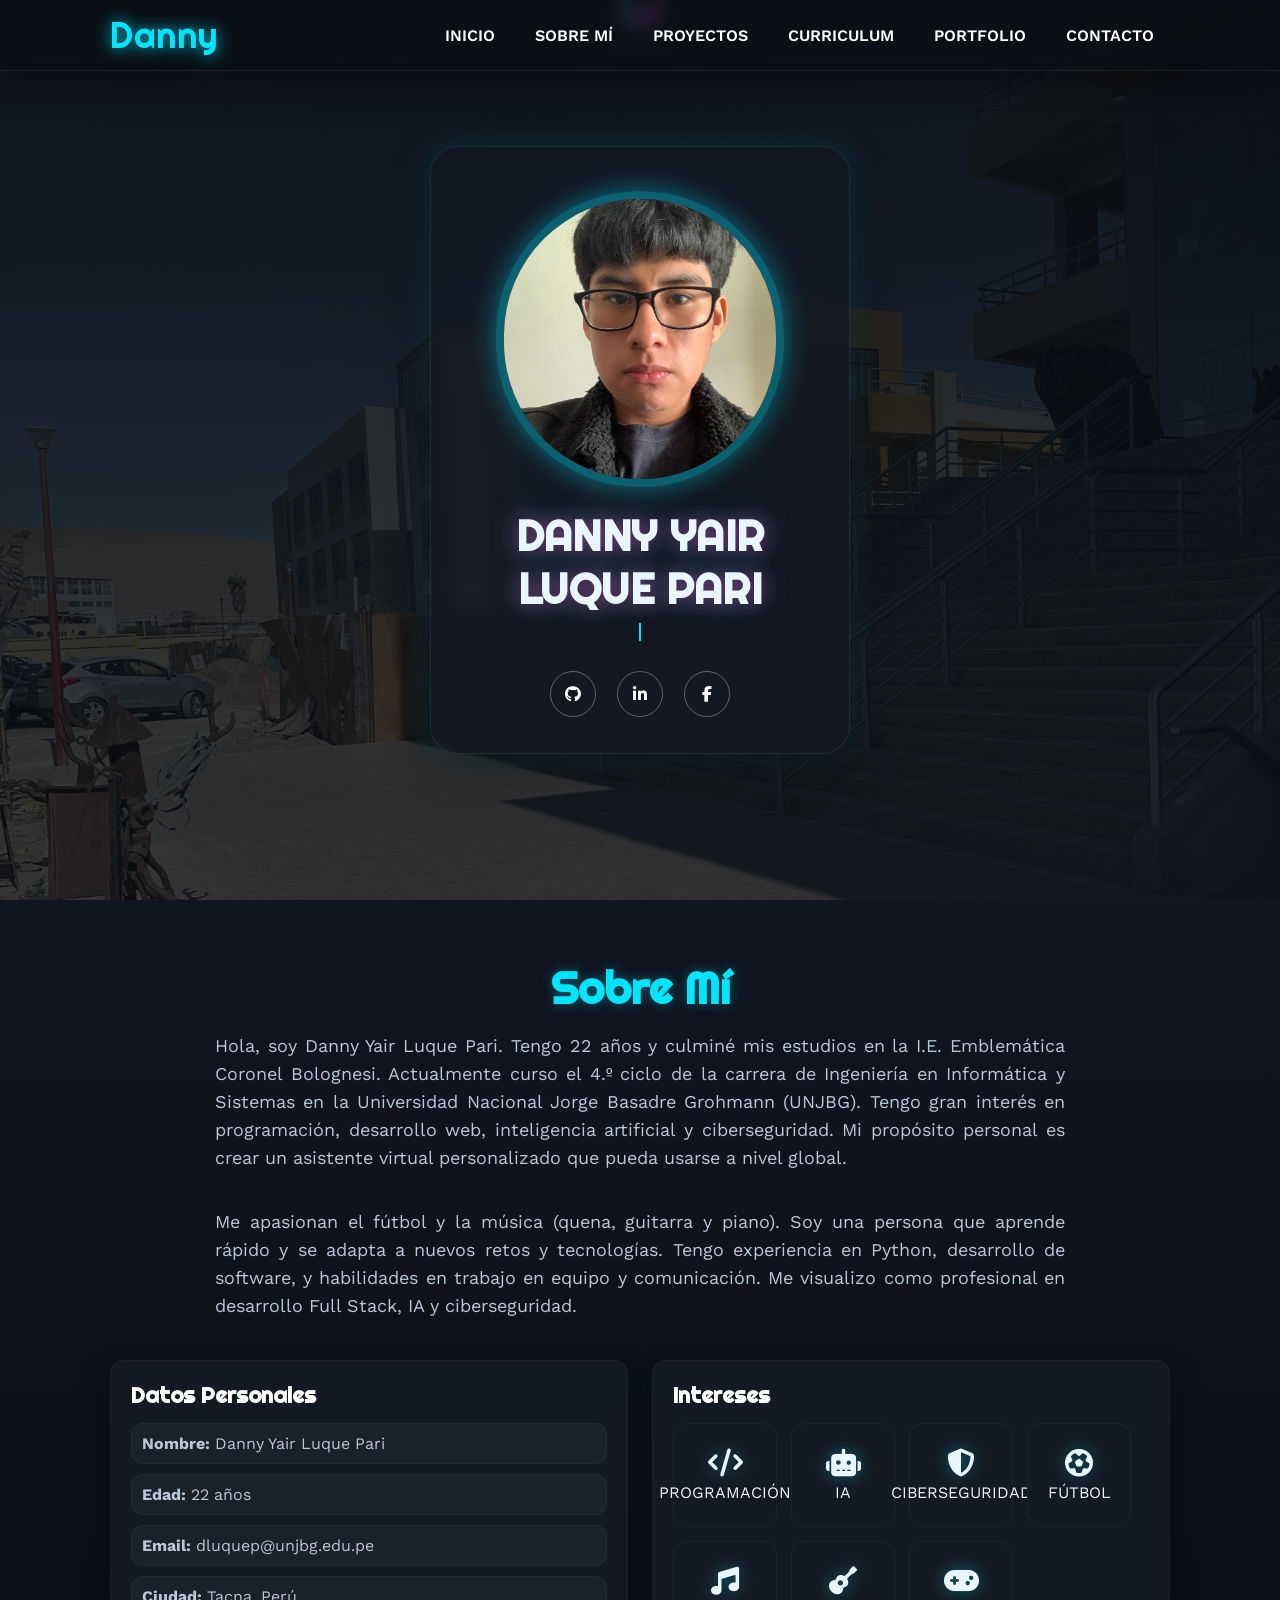
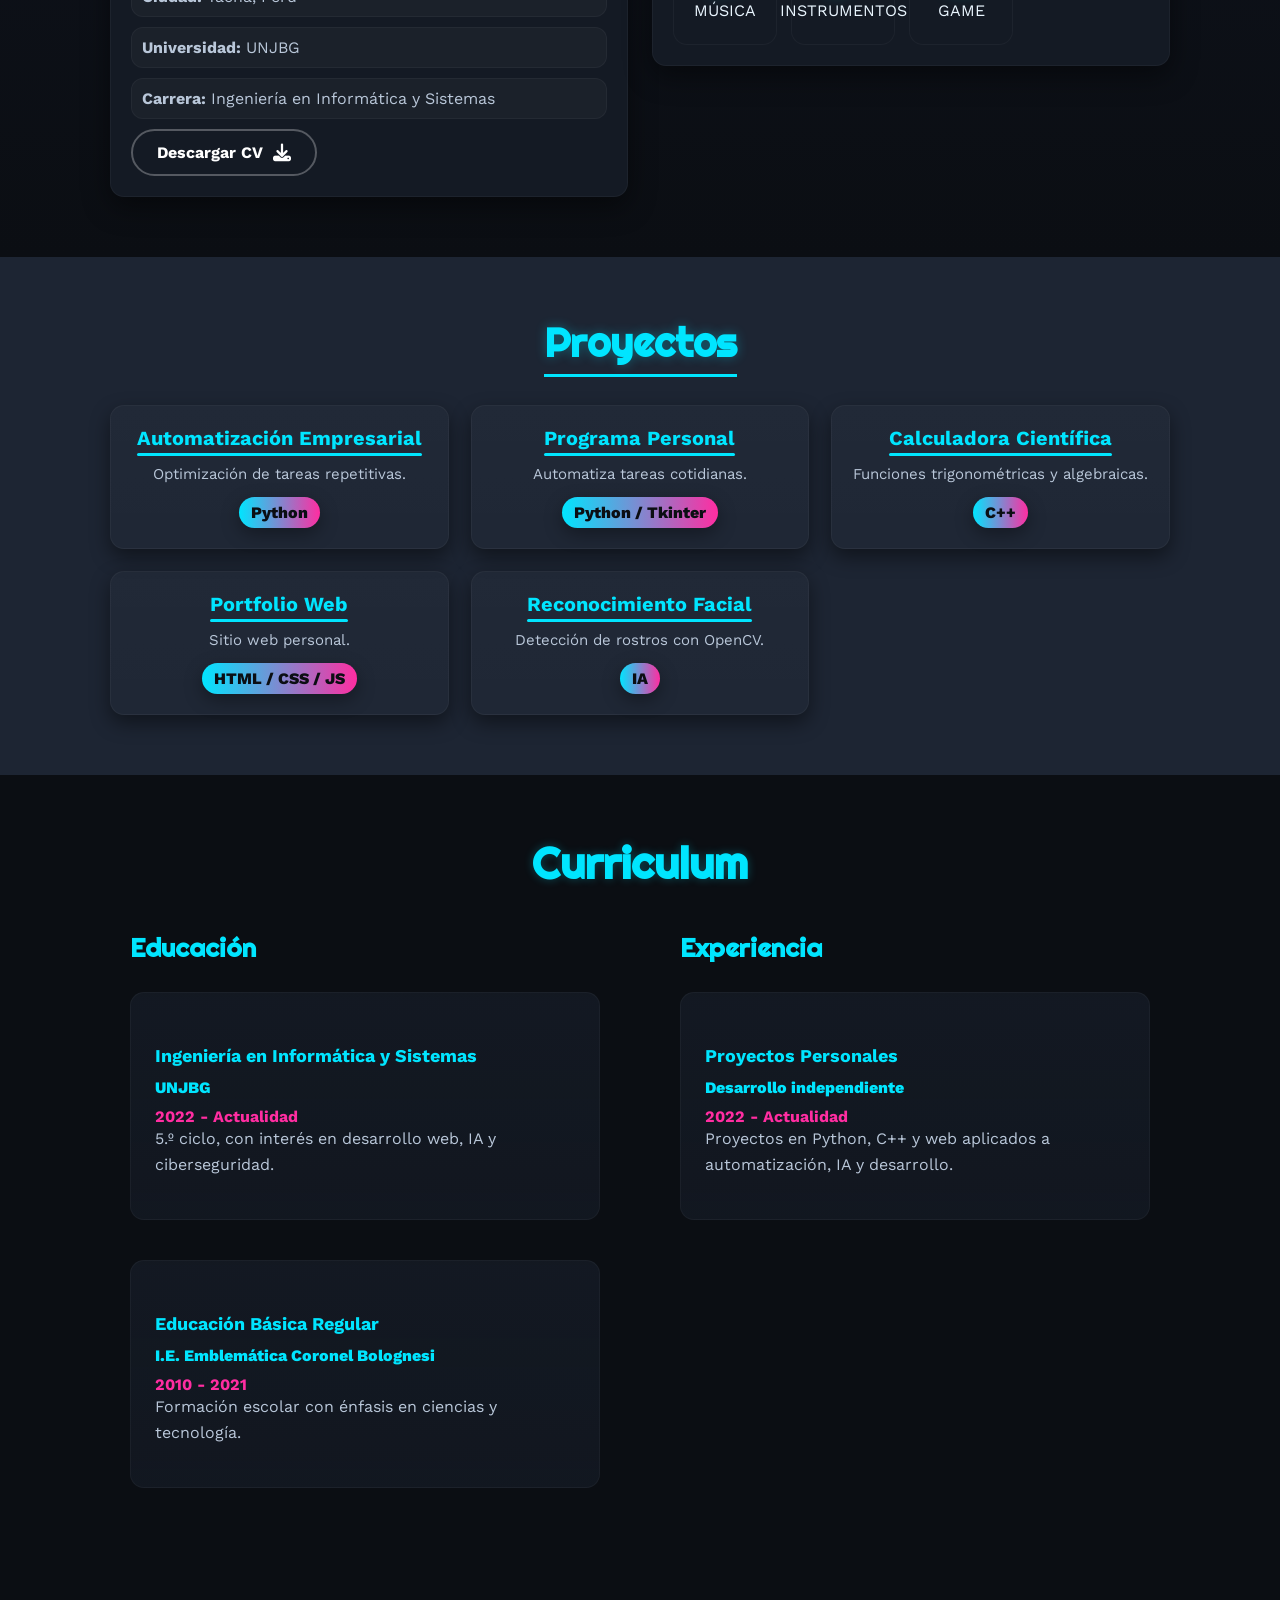
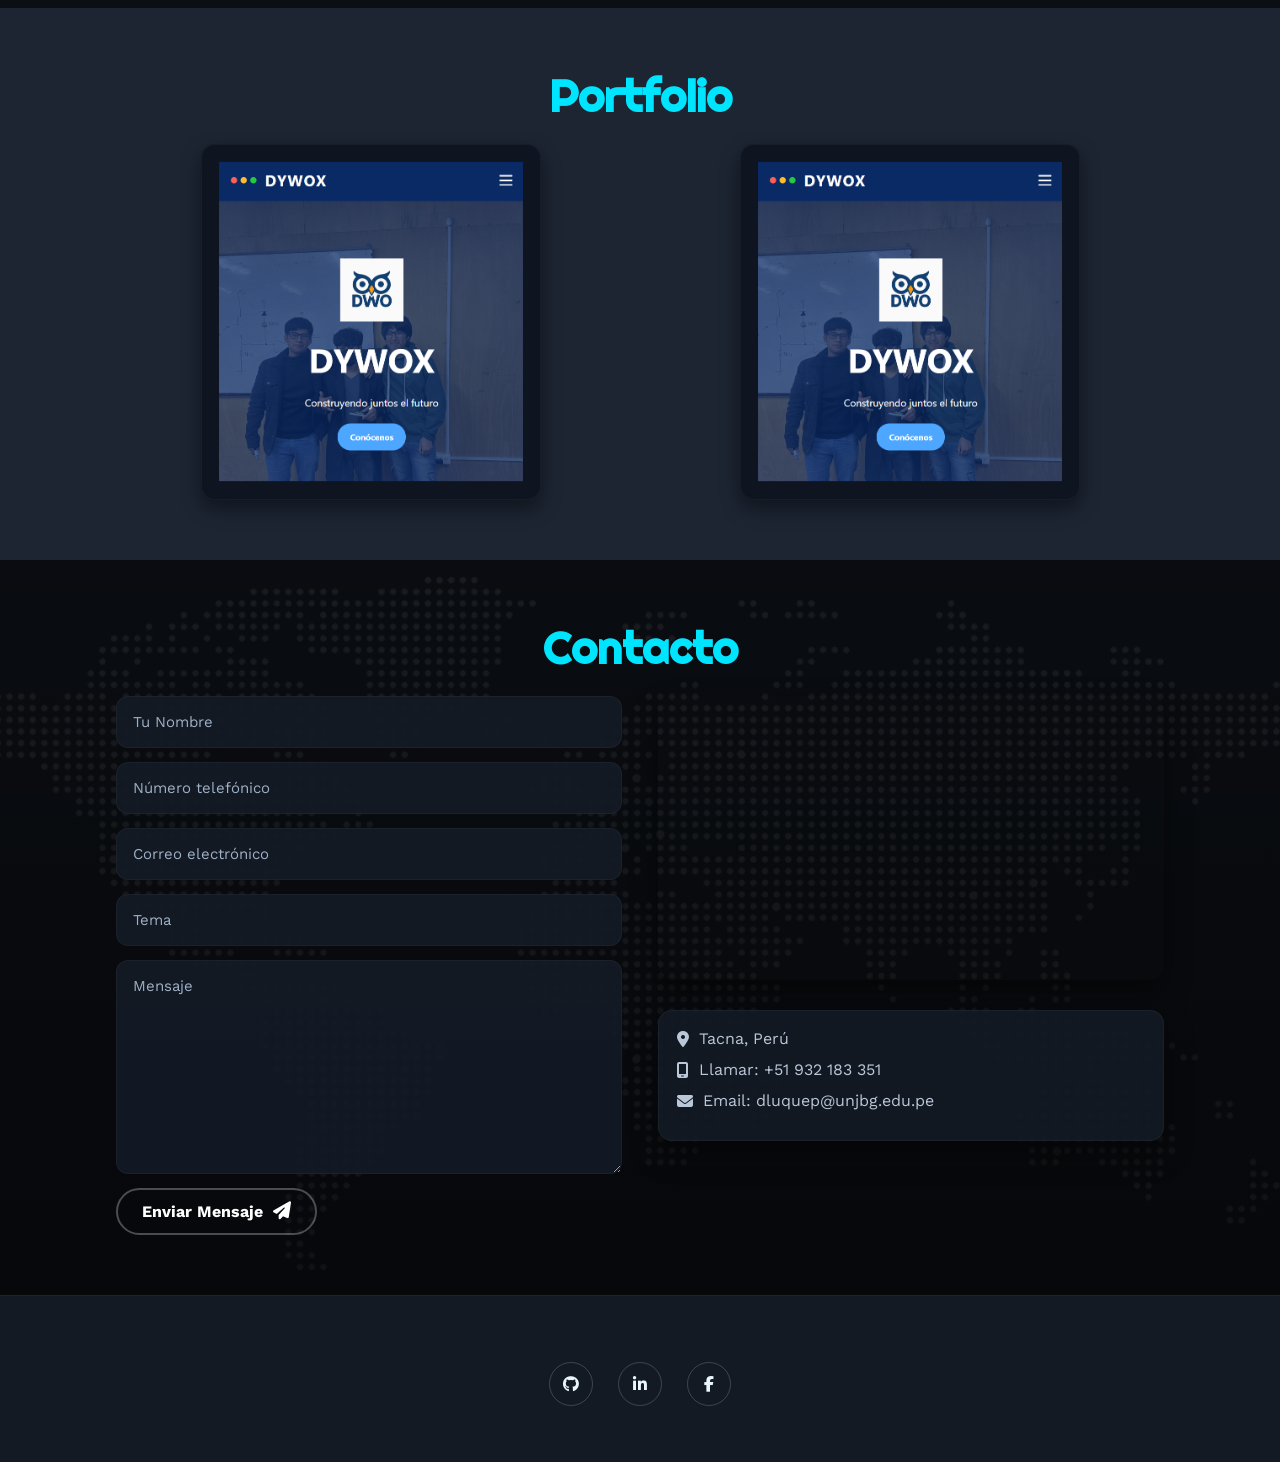
==== index.html @ 0452b1ac "Actualizando algunos datos" ====
<!DOCTYPE html>
<html lang="es">
<head>
  <meta charset="UTF-8">
  <meta http-equiv="X-UA-Compatible" content="IE=edge">
  <meta name="viewport" content="width=device-width, initial-scale=1.0">
  <title>Portfolio - Danny Yair Luque Pari</title>

  <!-- Font Awesome -->
  <link rel="stylesheet" href="https://cdnjs.cloudflare.com/ajax/libs/font-awesome/6.1.2/css/all.min.css" 
        integrity="sha512-1sCRPdkRXhBV2PBLUdRb4tMg1w2YPf37qatUFeS7zlBy7jJI8Lf4VHwWfZZfpXtYSLy85pkm9GaYVYMfw5BC1A==" 
        crossorigin="anonymous" referrerpolicy="no-referrer" />
  
  <!-- Styles -->
  <link rel="stylesheet" href="styles.css">
</head>
<body>
  <!-- HEADER -->
  <div class="contenedor-header">
    <header>
      <div class="logo">
        <a href="#">Danny</a>
      </div>
      <nav id="nav">
        <ul>
          <li><a href="#inicio" onclick="seleccionar()">INICIO</a></li>
          <li><a href="#sobremi" onclick="seleccionar()">SOBRE MÍ</a></li>
          <li><a href="#proyectos" onclick="seleccionar()">PROYECTOS</a></li>
          <li><a href="#curriculum" onclick="seleccionar()">CURRICULUM</a></li>
          <li><a href="#portfolio" onclick="seleccionar()">PORTFOLIO</a></li>
          <li><a href="#contacto" onclick="seleccionar()">CONTACTO</a></li>
        </ul>
      </nav>
      <div class="nav-responsive" onclick="mostrarOcultarMenu()">
        <i class="fa-solid fa-bars" aria-hidden="true"></i>
      </div>
    </header>
  </div>

  <!-- INICIO -->
  <section id="inicio" class="inicio">
    <div class="contenido-banner">
      <div class="contenedor-img">
        <img src="img/hero.png" alt="Foto de Danny Yair Luque Pari">
      </div>
      <h1>DANNY YAIR LUQUE PARI</h1>
      <h2>Ingeniero en Informática y Sistemas</h2>
      <div class="redes">
        <a href="https://github.com/Mecro-yair" target="_blank" aria-label="GitHub"><i class="fa-brands fa-github"></i></a>
        <a href="https://www.linkedin.com/in/danny-yair-luque-pari-548160356/" target="_blank" aria-label="LinkedIn"><i class="fa-brands fa-linkedin-in"></i></a>
        <a href="#" aria-label="Facebook"><i class="fa-brands fa-facebook-f"></i></a>
      </div>
    </div>
  </section>

  <!-- SOBRE MI -->
  <section id="sobremi" class="sobremi">
    <div class="contenido-seccion">
      <h2>Sobre Mí</h2>
      <p><span>Hola, soy Danny Yair Luque Pari.</span> Tengo 22 años y culminé mis estudios en la I.E. Emblemática Coronel Bolognesi. Actualmente curso el 4.º ciclo de la carrera de Ingeniería en Informática y Sistemas en la Universidad Nacional Jorge Basadre Grohmann (UNJBG). Tengo gran interés en programación, desarrollo web, inteligencia artificial y ciberseguridad. Mi propósito personal es crear un asistente virtual personalizado que pueda usarse a nivel global.</p>
      <p>Me apasionan el fútbol y la música (quena, guitarra y piano). Soy una persona que aprende rápido y se adapta a nuevos retos y tecnologías. Tengo experiencia en Python, desarrollo de software, y habilidades en trabajo en equipo y comunicación. Me visualizo como profesional en desarrollo Full Stack, IA y ciberseguridad.</p>

      <div class="fila">
        <!-- Datos personales -->
        <div class="col">
          <h3>Datos Personales</h3>
          <ul>
            <li><strong>Nombre:</strong> Danny Yair Luque Pari</li>
            <li><strong>Edad:</strong> 22 años</li>
            <li><strong>Email:</strong> dluquep@unjbg.edu.pe</li>
            <li><strong>Ciudad:</strong> Tacna, Perú</li>
            <li><strong>Universidad:</strong> UNJBG</li>
            <li><strong>Carrera:</strong> Ingeniería en Informática y Sistemas</li>
          </ul>
          <a href="cv.pdf" download class="button">
            Descargar CV <i class="fa-solid fa-download"></i>
            <span class="overlay"></span>
          </a>
        </div>

        <!-- Intereses -->
        <div class="col">
          <h3>Intereses</h3>
          <div class="contenedor-intereses">
            <div class="interes"><i class="fa-solid fa-code"></i><span>PROGRAMACIÓN</span></div>
            <div class="interes"><i class="fa-solid fa-robot"></i><span>IA</span></div>
            <div class="interes"><i class="fa-solid fa-shield-halved"></i><span>CIBERSEGURIDAD</span></div>
            <div class="interes"><i class="fa-solid fa-futbol"></i><span>FÚTBOL</span></div>
            <div class="interes"><i class="fa-solid fa-music"></i><span>MÚSICA</span></div>
            <div class="interes"><i class="fa-solid fa-guitar"></i><span>INSTRUMENTOS</span></div>
            <div class="interes"><i class="fa-solid fa-gamepad"></i><span>GAME</span></div>
          </div>
        </div>
      </div> <!-- cierre fila -->
    </div>
  </section>

  <!-- PROYECTOS -->
  <section id="proyectos" class="proyectos">
    <div class="contenido-seccion">
      <h2>Proyectos</h2>
      <div class="contenedor-proyectos">
        <div class="proyecto"><a href="proyecto-detalle.html#p1"><h3>Automatización Empresarial</h3><p>Optimización de tareas repetitivas.</p><span class="lenguaje">Python</span></a></div>
        <div class="proyecto"><a href="proyecto-detalle.html#p2"><h3>Programa Personal</h3><p>Automatiza tareas cotidianas.</p><span class="lenguaje">Python / Tkinter</span></a></div>
        <div class="proyecto"><a href="proyecto-detalle.html#p3"><h3>Calculadora Científica</h3><p>Funciones trigonométricas y algebraicas.</p><span class="lenguaje">C++</span></a></div>
        <div class="proyecto"><a href="proyecto-detalle.html#p4"><h3>Portfolio Web</h3><p>Sitio web personal.</p><span class="lenguaje">HTML / CSS / JS</span></a></div>
        <div class="proyecto"><a href="proyecto-detalle.html#p5"><h3>Reconocimiento Facial</h3><p>Detección de rostros con OpenCV.</p><span class="lenguaje">IA</span></a></div>
      </div>
    </div>
  </section>

  <!-- CURRICULUM -->
  <section id="curriculum" class="curriculum">
    <div class="contenido-seccion">
      <h2>Curriculum</h2>
      <div class="fila">
        <div class="col izquierda">
          <h3>Educación</h3>
          <div class="item izq">
            <h4>Ingeniería en Informática y Sistemas</h4>
            <span class="casa">UNJBG</span>
            <span class="fecha">2022 - Actualidad</span>
            <p>5.º ciclo, con interés en desarrollo web, IA y ciberseguridad.</p>
            <div class="conectori"><div class="circuloi"></div></div>
          </div>
          <div class="item izq">
            <h4>Educación Básica Regular</h4>
            <span class="casa">I.E. Emblemática Coronel Bolognesi</span>
            <span class="fecha">2010 - 2021</span>
            <p>Formación escolar con énfasis en ciencias y tecnología.</p>
            <div class="conectori"><div class="circuloi"></div></div>
          </div>
        </div>

        <div class="col derecha">
          <h3>Experiencia</h3>
          <div class="item der">
            <h4>Proyectos Personales</h4>
            <span class="casa">Desarrollo independiente</span>
            <span class="fecha">2022 - Actualidad</span>
            <p>Proyectos en Python, C++ y web aplicados a automatización, IA y desarrollo.</p>
            <div class="conectord"><div class="circulod"></div></div>
          </div>
        </div>
      </div>
    </div>
  </section>

  <!-- PORTFOLIO -->
  <section id="portfolio" class="portfolio">
    <div class="contenido-seccion">
      <h2>Portfolio</h2>
      <div class="galeria">
        <div class="proyecto"><img src="img/p1.jpg" alt="Proyecto de fotografía 1"><div class="overlay"><h3>Diseño Creativo</h3><p>Fotografía</p></div></div>
        <div class="proyecto"><img src="img/p2.jpg" alt="Proyecto de fotografía 2"><div class="overlay"><h3>Diseño Creativo</h3><p>Fotografía</p></div></div>
      </div>
    </div>
  </section>

  <!-- CONTACTO -->
  <section id="contacto" class="contacto">
    <div class="contenido-seccion">
      <h2>Contacto</h2>
      <div class="fila">
        <!-- Formulario -->
        <div class="col">
          <form action="#" method="post">
            <input type="text" name="nombre" placeholder="Tu Nombre" required>
            <input type="text" name="telefono" placeholder="Número telefónico">
            <input type="email" name="email" placeholder="Correo electrónico" required>
            <input type="text" name="tema" placeholder="Tema">
            <textarea name="mensaje" cols="30" rows="10" placeholder="Mensaje" required></textarea>
            <button type="submit">
              Enviar Mensaje <i class="fa-solid fa-paper-plane"></i>
              <span class="overlay"></span>
            </button>
          </form>
        </div>
        <!-- Mapa -->
        <div class="col">
          <iframe src="https://www.google.com/maps/embed?pb=!1m18!1m12!1m3!1d121409.93335779382!2d-70.33005282315527!3d-18.02239951902419!2m3!1f0!2f0!3f0!3m2!1i1024!2i768!4f13.1!3m3!1m2!1s0x915acf5e5e369a43%3A0x11f0aad4a80a8517!2sTacna!5e0!3m2!1ses-419!2spe!4v1757290947888!5m2!1ses-419!2spe" 
                  allowfullscreen loading="lazy" referrerpolicy="no-referrer-when-downgrade"></iframe>
          <div class="info">
            <ul>
              <li><i class="fa-solid fa-location-dot"></i> Tacna, Perú</li>
              <li><i class="fa-solid fa-mobile-screen"></i> Llamar: +51 932 183 351</li>
              <li><i class="fa-solid fa-envelope"></i> Email: dluquep@unjbg.edu.pe</li>
            </ul>
          </div>
        </div>
      </div>
    </div>
  </section>

  <!-- FOOTER -->
  <footer>
    <a href="#inicio" class="arriba"><i class="fa-solid fa-angles-up"></i></a>
    <div class="redes">
      <a href="https://github.com/Mecro-yair" target="_blank" aria-label="GitHub"><i class="fa-brands fa-github"></i></a>
      <a href="https://www.linkedin.com/in/danny-yair-luque-pari-548160356/" target="_blank" aria-label="LinkedIn"><i class="fa-brands fa-linkedin-in"></i></a>
      <a href="#" aria-label="Facebook"><i class="fa-brands fa-facebook-f"></i></a>
    </div>
  </footer>

  <!-- JS -->
  <script src="script.js"></script>
</body>
</html>
---- styles.css ----
/* -------------------------------------------------
   FUENTES
------------------------------------------------- */
@import url('https://fonts.googleapis.com/css2?family=Righteous&family=Work+Sans:wght@100;300;400;600;800&display=swap');

/* -------------------------------------------------
   VARIABLES DE TEMA
------------------------------------------------- */
:root{
  --bg: #0b0e13;
  --bg-2: #101522;
  --panel: #141a24;
  --muted: #1d2533;
  --primary: #00e5ff;
  --secondary: #ff2da1;
  --text: #eaf6ff;
  --text-dim: #b9c7d9;
  --stroke: rgba(255,255,255,.08);
  --soft-stroke: rgba(255,255,255,.04);
  --shadow: 0 0 25px rgba(0,229,255,.35), 0 0 50px rgba(255,45,161,.25);
  --glass: rgba(255,255,255,0.03);
}

/* -------------------------------------------------
   RESET
------------------------------------------------- */
*{ box-sizing: border-box; font-family: 'Work Sans', system-ui, -apple-system, Segoe UI, Roboto, Arial, sans-serif; margin:0; padding:0; }
html{ scroll-behavior: smooth; }
body{
  background:
     radial-gradient(1200px 800px at 10% -10%, rgba(0,229,255,.06), transparent 40%),
     radial-gradient(1000px 700px at 110% 10%, rgba(255,45,161,.04), transparent 40%),
     var(--bg);
  color: var(--text);
  overflow-x: hidden;
  -webkit-font-smoothing:antialiased;
  -moz-osx-font-smoothing:grayscale;
}

/* -------------------------------------------------
   CONTAINER UTIL
------------------------------------------------- */
.contenido-seccion{ max-width:1100px; margin:0 auto; padding:0 20px; }

/* -------------------------------------------------
   CABECERA / NAV
------------------------------------------------- */
.contenedor-header{
  position: fixed; inset: 0 0 auto 0; width:100%; z-index:999;
  background: linear-gradient(180deg, rgba(11,14,19,.92), rgba(11,14,19,.6));
  backdrop-filter: blur(8px) saturate(140%);
  border-bottom: 1px solid var(--stroke);
  box-shadow: 0 10px 30px rgba(0,0,0,.35);
}
.contenedor-header header{
  max-width:1100px; margin: auto; display:flex; align-items:center; justify-content:space-between;
  padding:12px 20px;
}
.logo a{
  font-family: 'Righteous'; font-size:36px; color:var(--primary); text-decoration:none;
  letter-spacing:.5px;
  text-shadow: 0 0 14px rgba(0,229,255,.7), 0 0 28px rgba(0,229,255,.28);
  transition: transform .25s ease, text-shadow .3s ease;
}
.logo a:hover{ transform: translateY(-2px) scale(1.04); text-shadow: 0 0 20px var(--primary), 0 0 36px var(--secondary); }

nav ul{ display:flex; gap:8px; list-style:none; align-items:center; margin:0; padding:0; }
nav ul li a{
  color:#fff; text-decoration:none; padding:10px 16px; border-radius:12px; font-weight:600;
  position:relative; transition: all .25s ease;
}
nav ul li a::after{
  content:""; position:absolute; left:12px; right:12px; bottom:6px; height:2px;
  background: linear-gradient(90deg, transparent, var(--primary), var(--secondary), transparent);
  transform: scaleX(0); transform-origin:center; transition: transform .35s ease; border-radius:2px;
  filter: drop-shadow(0 0 6px var(--primary));
}
nav ul li a:hover{ color:var(--primary); transform: translateY(-2px); text-shadow:0 0 8px var(--primary); }
nav ul li a:hover::after{ transform: scaleX(1); }

/* responsive trigger */
.nav-responsive{
  display:none; background: linear-gradient(135deg,var(--primary),var(--secondary)); color:#0b0e13;
  padding:6px 12px; border-radius:12px; cursor:pointer; font-weight:800; box-shadow:var(--shadow);
}

/* -------------------------------------------------
   INICIO (HERO)
------------------------------------------------- */
.inicio{
  background:
    linear-gradient(to top, rgba(11,14,19,.8), rgba(11,14,19,.95)),
    url(img/fondo.jpg) center/cover no-repeat fixed;
  min-height:100vh; display:flex; align-items:center; justify-content:center; padding:80px 0;
}
.contenido-banner{
  position: relative;
  padding: 26px 24px 28px;
  background: rgba(20,26,36,.72);
  backdrop-filter: blur(10px) saturate(130%);
  max-width: 420px;
  margin: auto;
  text-align: center;
  border-radius: 28px;
  border: 1px solid var(--stroke);
  box-shadow: 0 12px 40px rgba(0,0,0,.45), 0 0 30px rgba(0,229,255,.18);
  overflow: hidden;
  animation: fadeInUp .9s ease both;
}

/* PROFILE CARD VARIANT (two-col) - aplica si cambias el HTML a profile-card */
.contenido-banner.profile-card{
  max-width: 920px;
  display: flex;
  gap: 34px;
  padding: 30px;
  align-items: center;
  text-align: left;
}
.profile-card .izquierda{ flex:0 0 280px; display:flex; justify-content:center; }
.profile-card .izquierda img{
  width:220px; height:220px; object-fit:cover; border-radius:999px;
  border:8px solid rgba(0,229,255,.28); box-shadow:0 0 30px rgba(0,229,255,.32), 0 12px 40px rgba(0,0,0,.5) inset;
}
.profile-card .derecha{ flex:1; padding-right:8px; }
.profile-card .derecha h1{ font-size:44px; margin:0 0 6px; }
.profile-card .derecha h2{ color:var(--primary); font-weight:700; margin:0 0 12px; }
.profile-card .derecha p{ color:var(--text-dim); margin-bottom:16px; }

/* hero centered variant (default for your current HTML) */
.inicio .contenido-banner img{
  margin-top: 18px;
  border: 8px solid rgba(0,229,255,.35);
  display:block; width:78%; margin-inline:auto; border-radius:999px;
  box-shadow:0 0 26px rgba(0,229,255,.45), 0 0 36px rgba(255,45,161,.25) inset;
  animation: float 6s ease-in-out infinite;
}
.inicio .contenido-banner h1{
  margin-top: 22px; font-size:42px; font-family:'Righteous'; letter-spacing:.4px;
  text-shadow: 0 0 18px rgba(255,45,161,.45), 0 0 28px rgba(0,229,255,.35);
}
/* TIP: ajusta --typing-chars si cambias el texto (incluye espacios) */
:root { --typing-chars: 37; } /* cambia 37 si tu texto tiene otro número de caracteres */

.inicio .contenido-banner h2 {
  font-size: 15px;         
  font-weight: 500;        
  color: var(--text-dim);  
  margin-top: 8px;

  display: inline-block;
  white-space: nowrap;
  overflow: hidden;
  border-right: 2px solid var(--primary);
  box-sizing: border-box;
  width: 0ch;

  animation: typing 4s steps(30,end) .6s infinite alternate,
             caret .8s steps(1,end) infinite;
}

.inicio .contenido-banner .redes{ margin-top:18px; }
.inicio .contenido-banner .redes a{
  color:#fff; display:inline-block; text-decoration:none; width:46px; height:46px; line-height:46px;
  border-radius:999px; border:1px solid rgba(255,255,255,.32); margin:8px; transition:all .25s ease;
}
.inicio .contenido-banner .redes a:hover{
  background: radial-gradient(120px 120px at 50% 0%, rgba(0,229,255,.22), rgba(255,45,161,.18));
  color:var(--primary); transform:translateY(-3px) scale(1.06);
  box-shadow: 0 0 16px rgba(0,229,255,.45), 0 0 28px rgba(255,45,161,.3);
}

/* -------------------------------------------------
   SOBRE MI
------------------------------------------------- */
.sobremi {
  background: linear-gradient(180deg, var(--bg-2), var(--bg));
  padding: 60px 0;
  color: var(--text);
}

.sobremi .contenido-seccion {
  max-width: 1100px;
  margin: 0 auto;
  padding: 0 20px;
}

.sobremi h2 {
  font-size: 44px;
  font-family: 'Righteous';
  text-align: center;
  color: var(--primary);
  text-shadow: 0 0 12px rgba(0,229,255,.35);
  margin-bottom: 16px;
}

.sobremi p {
  font-size: 18px;
  line-height: 28px;
  color: var(--text-dim);
  max-width: 850px;        /* limita ancho para mejor lectura */
  margin: 0 auto 36px;     /* centra y da separación hacia abajo */
  text-align: justify;
}

.sobremi .fila {
  display: flex;
  gap: 24px;
  margin-top: 40px;        /* más espacio desde los párrafos */
  align-items: flex-start;
}

.sobremi .fila .col {
  width: 50%;
  background: var(--panel);   /* fondo sólido para diferenciar */
  padding: 20px;
  border-radius: 14px;
  box-shadow: 0 10px 28px rgba(0,0,0,.45);
  border: 1px solid var(--soft-stroke);
}

.sobremi .fila .col h3 {
  font-family: 'Righteous';
  color: #fff;
  font-size: 22px;
  margin-bottom: 14px;
}

.sobremi .fila .col ul {
  list-style: none;
}

.sobremi .fila .col ul li {
  margin: 10px 0;
  padding: 10px;
  background: var(--glass);
  border-radius: 12px;
  border: 1px solid var(--soft-stroke);
  color: var(--text-dim);
}

.sobremi .contenedor-intereses {
  display: flex;
  flex-wrap: wrap;
  gap: 14px;
  margin-top: 10px;
}

.interes {
  width: 104px;
  height: 104px;
  background: var(--panel);
  border-radius: 14px;
  display: flex;
  align-items: center;
  justify-content: center;
  flex-direction: column;
  border: 1px solid var(--soft-stroke);
  transition: transform .22s ease, box-shadow .25s ease;
}

.interes i {
  font-size: 28px;
  margin-bottom: 6px;
  filter: drop-shadow(0 0 8px rgba(0,229,255,.35));
  color: var(--text);
}

.interes:hover {
  transform: translateY(-6px);
  box-shadow: 0 14px 30px rgba(0,0,0,.45), 0 0 18px rgba(0,229,255,.12);
  background: linear-gradient(180deg, rgba(20,26,36,.95), rgba(28,32,42,.9));
}

/* DOWNLOAD BUTTON (shared) */
button,
a.button {
  cursor:pointer;
  background:transparent;
  border:2px solid rgba(255,255,255,.28);
  color:#fff;
  padding:12px 24px;
  border-radius:999px;
  display:inline-flex;       /* 👈 texto + ícono alineados */
  align-items:center;
  justify-content:center;    /* 👈 centrado horizontal */
  gap:10px;                  /* espacio entre texto e ícono */
  font-weight:700;
  font-size:16px;
  transition: all .28s ease;
  position:relative;
  overflow:hidden;
  text-decoration:none;      /* solo afecta a <a> */
}

button i,
a.button i {
  font-size:18px;            /* tamaño uniforme del ícono */
  line-height:0;             /* evita desajuste vertical */
}

button .overlay,
a.button .overlay {
  position:absolute;
  inset:0 100% 0 0;
  background: linear-gradient(90deg,var(--primary),var(--secondary));
  z-index:-1;
  transition: inset .45s ease;
}

button:hover,
a.button:hover {
  transform: translateY(-3px);
  box-shadow:var(--shadow);
  border-color:transparent;
}

button:hover .overlay,
a.button:hover .overlay {
  inset:0 0 0 0;
}



/* -------------------------------------------------
   PROYECTOS (reemplaza SKILLS)
------------------------------------------------- */
.proyectos {
  background: var(--muted);
  padding: 60px 0;
  color: var(--text);
}

.proyectos .contenido-seccion {
  max-width: 1100px;
  margin: 0 auto;
  padding: 0 20px;
  text-align: center;
}

.proyectos h2 {
  font-family: 'Righteous';
  font-size: 40px;
  color: var(--primary);
  margin-bottom: 28px;
  text-shadow: 0 0 12px rgba(0,229,255,.32);
  border-bottom: 3px solid var(--primary); /* línea decorativa */
  display: inline-block;
  padding-bottom: 6px;
}

.contenedor-proyectos {
  display: grid;
  grid-template-columns: repeat(auto-fit, minmax(260px, 1fr));
  gap: 22px;
  align-items: start;
}

.proyecto {
  background: linear-gradient(180deg, rgba(255,255,255,.02), rgba(255,255,255,.01));
  border: 1px solid var(--soft-stroke);
  border-radius: 14px;
  padding: 20px;
  transition: transform .28s ease, box-shadow .28s ease, border-color .28s ease;
  box-shadow: 0 8px 20px rgba(0,0,0,.45);
}

.proyecto h3 {
  color: var(--primary);
  font-size: 20px;
  margin-bottom: 8px;
  position: relative;
  display: inline-block;
  padding-bottom: 6px;
}

.proyecto h3::after {
  content: "";
  position: absolute;
  left: 0;
  bottom: 0;
  width: 100%;
  height: 3px;
  background: var(--primary);
  border-radius: 2px;
}

.proyecto p {
  color: var(--text-dim);
  margin-bottom: 12px;
  font-size: 15px;
  line-height: 1.4;
}

/* 🔥 Fix: quitar subrayado a los links */
.proyecto a {
  text-decoration: none;
  color: inherit; /* mantiene el mismo color del texto */
}

.proyecto a:hover {
  text-decoration: none;
  color: var(--primary); /* opcional: cambia el color al pasar el mouse */
}

.proyecto .lenguaje {
  display: inline-block;
  padding: 6px 12px;
  border-radius: 999px;
  background: linear-gradient(90deg,var(--primary),var(--secondary));
  color: #0b0e13;
  font-weight: 800;
  box-shadow: 0 6px 18px rgba(0,0,0,.35);
}

.proyecto:hover {
  transform: translateY(-10px);
  border-color: rgba(0,229,255,.18);
  box-shadow: 0 18px 40px rgba(0,0,0,.5), 0 0 18px rgba(0,229,255,.12);
}

/* -------------------------------------------------
   SKILLS (fallback / legacy) - barras
------------------------------------------------- */
.skills{
  background: transparent; padding:60px 0; color:var(--text);
}
.skills .contenido-seccion{ max-width:1100px; margin:0 auto; padding:0 20px; }
.skills h2{ font-family:'Righteous'; font-size:44px; color:var(--primary); text-align:center; margin-bottom:18px; }
.skills .fila{ display:flex; gap:22px; }
.skills .fila .col{ width:50%; padding:0 6px; }
.skill{ margin-bottom:18px; }
.skill > span{ display:block; font-weight:700; margin-bottom:8px; color:#fff; }
.barra-skill{ height:12px; width:85%; background:#0f1520; border-radius:999px; position:relative; overflow:hidden; border:1px solid var(--soft-stroke); box-shadow: inset 0 0 10px rgba(0,0,0,.45); }
.progreso{ height:100%; background: linear-gradient(90deg, rgba(0,229,255,.16), var(--primary)); width:0; position:relative; transition: width .6s cubic-bezier(.2,.8,.2,1); box-shadow:0 0 18px rgba(0,229,255,.28); }
 /* porcentaje cuadro dentro de .progreso (aseguramos legibilidad) */
.progreso span{
  position: absolute; right: 10px; top: 50%; transform: translateY(-50%);
  background: rgba(11,14,19,.9); color:#fff; padding:4px 8px; border-radius:8px; font-weight:800; font-size:13px;
  box-shadow: 0 6px 18px rgba(0,0,0,.5), 0 0 10px rgba(0,229,255,.18);
}

/* legacy floating percentage (circle) if your HTML used that */
.barra-skill span{
  position:absolute; height:34px; min-width:42px; padding:0 6px; top:-12px; right:-18px;
  background: radial-gradient(110px 50px at 20% 0%, rgba(0,229,255,.35), rgba(255,45,161,.25)) , var(--panel);
  border:1px solid var(--soft-stroke); border-radius:999px; line-height:34px; text-align:center; font-size:13px; color:#fff; font-weight:800;
  box-shadow: 0 6px 16px rgba(0,0,0,.35), 0 0 10px rgba(0,229,255,.25);
}

/* -------------------------------------------------
   CURRICULUM
------------------------------------------------- */
.curriculum{ background:var(--bg); padding:60px 0; color:var(--text); }
.curriculum .contenido-seccion{ max-width:1100px; margin:auto; padding:0 20px; }
.curriculum h2{ font-family:'Righteous'; font-size:44px; text-align:center; color:var(--primary); margin-bottom:20px; text-shadow:0 0 10px rgba(0,229,255,.28); }
.curriculum .fila {
  display: flex;
  gap: 40px;              /* más espacio entre columnas */
  align-items: flex-start;
}

.curriculum .col {
  width: 50%;
  padding: 20px;          /* agrega relleno interno */
}

.curriculum .col h3 {
  font-size: 26px;
  margin-bottom: 28px;    /* deja más espacio debajo de "Educación" y "Experiencia" */
  color: var(--primary);
  font-family: 'Righteous';
}
.item {
  padding: 24px;
  margin-bottom: 40px; /* más espacio entre proyectos */
  background: linear-gradient(180deg, rgba(20,26,36,.9), rgba(20,26,36,.78));
  border-radius: 14px;
  border: 1px solid var(--soft-stroke);
  transition: transform .22s ease, box-shadow .22s ease;
}

.item:hover {
  transform: translateY(-6px);
  box-shadow: 0 14px 30px rgba(0,0,0,.48), 0 0 16px rgba(0,229,255,.12);
  border-color: rgba(0,229,255,.12);
}

.item h3 {
  font-size: 24px;
  color: var(--primary);
  margin-bottom: 14px; /* espacio debajo del título */
}

.item h4 {
  font-size: 18px;
  margin: 28px 0 12px 0; /* más separación arriba y abajo */
  color: var(--primary);
}

.item .casa {
  display: block;
  color: var(--primary);
  font-weight: 800;
  margin-bottom: 10px;
}

.item .fecha {
  color: var(--secondary);
  font-weight: 700;
  margin-bottom: 14px;
}

.item p {
  color: var(--text-dim);
  line-height: 1.6;
  margin-bottom: 18px; /* separación extra entre párrafos y elementos */
}

.item .galeria {
  display: flex;
  flex-wrap: wrap;
  gap: 20px; /* separación entre imágenes */
  margin-bottom: 22px; /* espacio debajo de la galería */
}

.item .galeria .proyecto img {
  width: 100%;
  max-width: 420px;
  border-radius: 10px;
  box-shadow: 0 6px 20px rgba(0,0,0,.4);
}

/* -------------------------------------------------
   PORTFOLIO / GALLERY
------------------------------------------------- */
.portfolio{ background:var(--muted); padding:60px 0; color:var(--text);}
.portfolio .contenido-seccion{ max-width:1100px; margin:auto; padding:0 20px; }
.portfolio h2{ font-family:'Righteous'; font-size:44px; color:var(--primary); text-align:center; margin-bottom:20px; }
.galeria{ display:flex; flex-wrap:wrap; justify-content:space-around; gap:18px; }
.galeria .proyecto{ position:relative; max-width:340px; background:#0f1520; border-radius:14px; overflow:hidden; border:1px solid var(--soft-stroke); transition: transform .28s ease, box-shadow .28s ease; }
.galeria .proyecto img{ width:100%; display:block; transform:scale(1.02); transition:transform .6s cubic-bezier(.2,.6,.2,1); }
.galeria .proyecto:hover{ transform: translateY(-8px) rotate3d(1,1,0,2deg); box-shadow: 0 18px 40px rgba(0,0,0,.48), 0 0 18px rgba(0,229,255,.12); border-color: rgba(0,229,255,.12); }
.galeria .proyecto:hover img{ transform:scale(1.08); }
.galeria .proyecto .overlay{
  position:absolute; inset:0; display:flex; flex-direction:column; justify-content:center; align-items:center;
  text-align:center; color:#0b0e13; background: linear-gradient(rgba(0,229,255,.78), rgba(255,45,161,.78)); opacity:0; transition:opacity .35s ease, backdrop-filter .3s ease; backdrop-filter: blur(0px);
}
.galeria .proyecto:hover .overlay{ opacity:1; backdrop-filter: blur(2px); }
.overlay h3{ margin-bottom:8px; font-size:20px; font-weight:800; }
.overlay p{ font-size:14px; }

/* -------------------------------------------------
   CONTACTO
------------------------------------------------- */
.contacto{
  background:
    linear-gradient(180deg, rgba(0,0,0,.12), rgba(0,0,0,.45)),
    url(img/contact_bg.png) center/cover no-repeat,
    var(--bg);
  padding:60px 0; color:var(--text);
}
.contacto .contenido-seccion{ max-width:1100px; margin:auto; padding:0 20px; }
.contacto h2{ font-family:'Righteous'; font-size:44px; color:var(--primary); text-align:center; margin-bottom:20px; }
.contacto .fila {
  display: flex;
  gap: 24px;
  align-items: flex-start;
}

.contacto .col {
  width: 50%;
  padding: 0 6px;
  position: relative;
}
.contacto input, .contacto textarea {
  display:block;
  width:100%;
  padding:16px;
  border-radius:12px;
  border:1px solid var(--soft-stroke);
  background: rgba(21,27,38,.9);
  color:var(--text);
  margin-bottom:14px;
  font-size:15px;
  transition: box-shadow .2s ease, border-color .2s ease;
}
.contacto input::placeholder, .contacto textarea::placeholder{ color:#9fb1c7; }
.contacto input:focus, .contacto textarea:focus{ outline:none; border-color: rgba(0,229,255,.35); box-shadow: 0 0 0 6px rgba(0,229,255,.07); background:#0f1722; }
.contacto .col .info {
  position: relative;
  max-width: 100%;
  margin-top: 12px;
  padding: 18px;
  border-radius: 14px;
  background: rgba(20,26,36,.94);
  border: 1px solid var(--soft-stroke);
  box-shadow: 0 12px 30px rgba(0,0,0,.45);
}
.contacto .info ul {
  list-style: none;
  padding: 0;
}

.contacto .info li {
  display: flex;
  align-items: center;
  gap: 10px;
  color: var(--text-dim);
  margin-bottom: 12px;
}



/* -------------------------------------------------
   FOOTER
------------------------------------------------- */
footer{ background:var(--panel); padding:56px 0 34px; color:var(--text); text-align:center; border-top:1px solid var(--soft-stroke); }
footer .redes{ margin-bottom:12px; }
footer .redes a{ display:inline-block; width:44px; height:44px; line-height:44px; border-radius:999px; border:1px solid rgba(255,255,255,.18); margin:10px; text-decoration:none; color:var(--text); transition: all .25s ease; }
footer .redes a:hover{ background: linear-gradient(135deg,var(--primary),var(--secondary)); color:#0b0e13; transform: translateY(-4px); box-shadow:var(--shadow); }
footer .arriba{ position:absolute; left:50%; transform:translateX(-50%); top:-25px; width:50px; height:50px; border-radius:50%; background: linear-gradient(135deg,var(--primary),var(--secondary)); display:inline-flex; align-items:center; justify-content:center; color:#0b0e13; border:1px solid var(--soft-stroke); box-shadow:var(--shadow); }

.contacto iframe {
  width: 100%;          /* ocupa todo el ancho disponible */
  max-width: 100%;      /* nunca se pasa del contenedor */
  aspect-ratio: 16/9;   /* mantiene proporción estilo video */
  border: none;
  border-radius: 14px;
  box-shadow: 0 12px 28px rgba(0,0,0,.45);
  margin-bottom: 14px;
}

/* -------------------------------------------------
   RESPONSIVE (reemplaza tus media queries previas)
------------------------------------------------- */
@media screen and (max-width:980px){
  /* NAV */
  nav { display: none; }
  .nav-responsive { 
    display:inline-block; 
    font-size:24px; 
    cursor:pointer; 
    z-index:999; 
  }

  nav.responsive {
    display:block;
    position:absolute;
    top:70px; 
    left:0;
    width:100%;
    background: rgba(20,26,36,.96);
    border-top:1px solid var(--soft-stroke);
    border-radius:0 0 14px 14px;
    box-shadow:0 18px 40px rgba(0,0,0,.48);
    animation: fadeInDown .35s ease;
    z-index:998;
  }

  nav.responsive ul {
    display:flex;
    flex-direction:column;
    gap:6px;
    padding:12px;
  }

  nav.responsive ul li a {
    display:block;
    padding:14px;
    border-radius:10px;
    font-size:18px;
    font-weight:700;
    text-align:center;
    color:#fff;
  }

  nav.responsive ul li a:hover {
    background: linear-gradient(90deg,var(--primary),var(--secondary));
    color:#0b0e13;
  }

  /* SECCIONES */
  .sobremi .fila, 
  .skills .fila, 
  .curriculum .fila, 
  .contacto .fila { 
    display:flex;
    flex-direction:column;   /* apilados */
    gap:24px;                /* separación entre col */
  }

  .sobremi .fila .col, 
  .skills .fila .col, 
  .curriculum .fila .col, 
  .contacto .fila .col { 
    width:100%; 
  }

  /* botón dentro de Datos Personales */
  .sobremi .fila .col button {
    margin-top:16px;
    align-self:flex-start;
  }

  .contenido-banner { 
    max-width:92vw; 
    padding:18px; 
  }

  .profile-card { 
    flex-direction:column; 
    gap:18px; 
  }

  .profile-card .izquierda { 
    flex:0 0 auto; 
  }

  /* Texto animado en tablets y móviles: misma configuración que en desktop,
     pero con tamaño de fuente responsivo. Se escribe 1 vez y se queda. */
  .inicio .contenido-banner h2 {
      font-size: clamp(16px, 2.2vw, 20px);
      text-align: center;
      white-space: nowrap;          /* evita saltos */
      overflow: hidden;             /* recorta durante la animación */
      border-right: 2px solid var(--primary);

      /* claves para que la animación mida correctamente en todos los navegadores */
      display: inline-block;        /* importante */
      box-sizing: content-box;      /* border-right no afecta al ancho medido */
      width: 0ch;                   /* comienza cerrado (medido en caracteres) */

      /* escribe una vez (normal forwards), luego cursor parpadea infinitamente */
      animation:
        typing 3.6s steps(35,end) .6s both normal forwards,
        caret  .9s steps(1,end)         .6s infinite;
  }
}

/* -------------------------------------------------
   TABLETS (701px a 980px) → 2 columnas
------------------------------------------------- */
@media screen and (max-width:980px) and (min-width:701px){
  .galeria {
    display: grid;
    grid-template-columns: repeat(2, minmax(280px, 1fr));
    justify-content: center;
    gap: 16px;
  }

  .galeria .proyecto {
    margin: 0 auto;
  }
}

/* -------------------------------------------------
   MÓVILES (≤700px) → 1 columna + ajustes extra
------------------------------------------------- */
@media screen and (max-width:700px){
  .galeria { 
    display: grid;
    grid-template-columns: 1fr; 
    justify-items: center;
    gap: 16px;
  }

  .galeria .proyecto {
    aspect-ratio: 16 / 9;
    width: 92%;
    max-width: 420px;
    border-radius: 14px;
    overflow: hidden;
    margin: 0 auto;
    position: relative;
  }

  .galeria .proyecto img {
    width: 100%;
    height: 100%;
    object-fit: cover;
    display: block;
  }

  .contenedor-proyectos { 
    grid-template-columns: 1fr; 
  }

  /* reutilizamos la misma animación (un solo comportamiento consistente) */
  .inicio .contenido-banner h2 {
      font-size: clamp(14px, 4vw, 18px);
      text-align: center;
      white-space: nowrap;
      overflow: hidden;
      border-right: 2px solid var(--primary);

      display: inline-block;
      box-sizing: content-box;
      width: 0ch;

      animation:
        typing 3.6s steps(35,end) .6s both normal forwards,
        caret  .9s steps(1,end)         .6s infinite;
  }

  /* más separación entre columnas en móvil */
  .sobremi .fila {
    gap:32px;
  }

  /* botón full width y centrado */
  .sobremi .fila .col button,
  button,
  a.button {
    width:100%;
    justify-content:center;
    font-size:18px;
    padding:14px;
    align-self:center;
  }
}

/* -------------------------------------------------
   KEYFRAMES (versión actualizada)
------------------------------------------------- */
@keyframes borderGlow {
  to { transform: rotate(360deg); }
}

@keyframes float {
  0%,100% { transform: translateY(0); }
  50%     { transform: translateY(-8px); }
}

@keyframes fadeInDown {
  from { opacity:0; transform: translateY(-18px); }
  to   { opacity:1; transform: translateY(0); }
}

@keyframes fadeInUp {
  from { opacity:0; transform: translateY(18px); }
  to   { opacity:1; transform: translateY(0); }
}

/* KEYFRAMES */
@keyframes typing {
  from { width: 0ch; }
  to   { width: 30ch; } /* longitud exacta */
}

@keyframes caret {
  50% { border-color: transparent; }
}
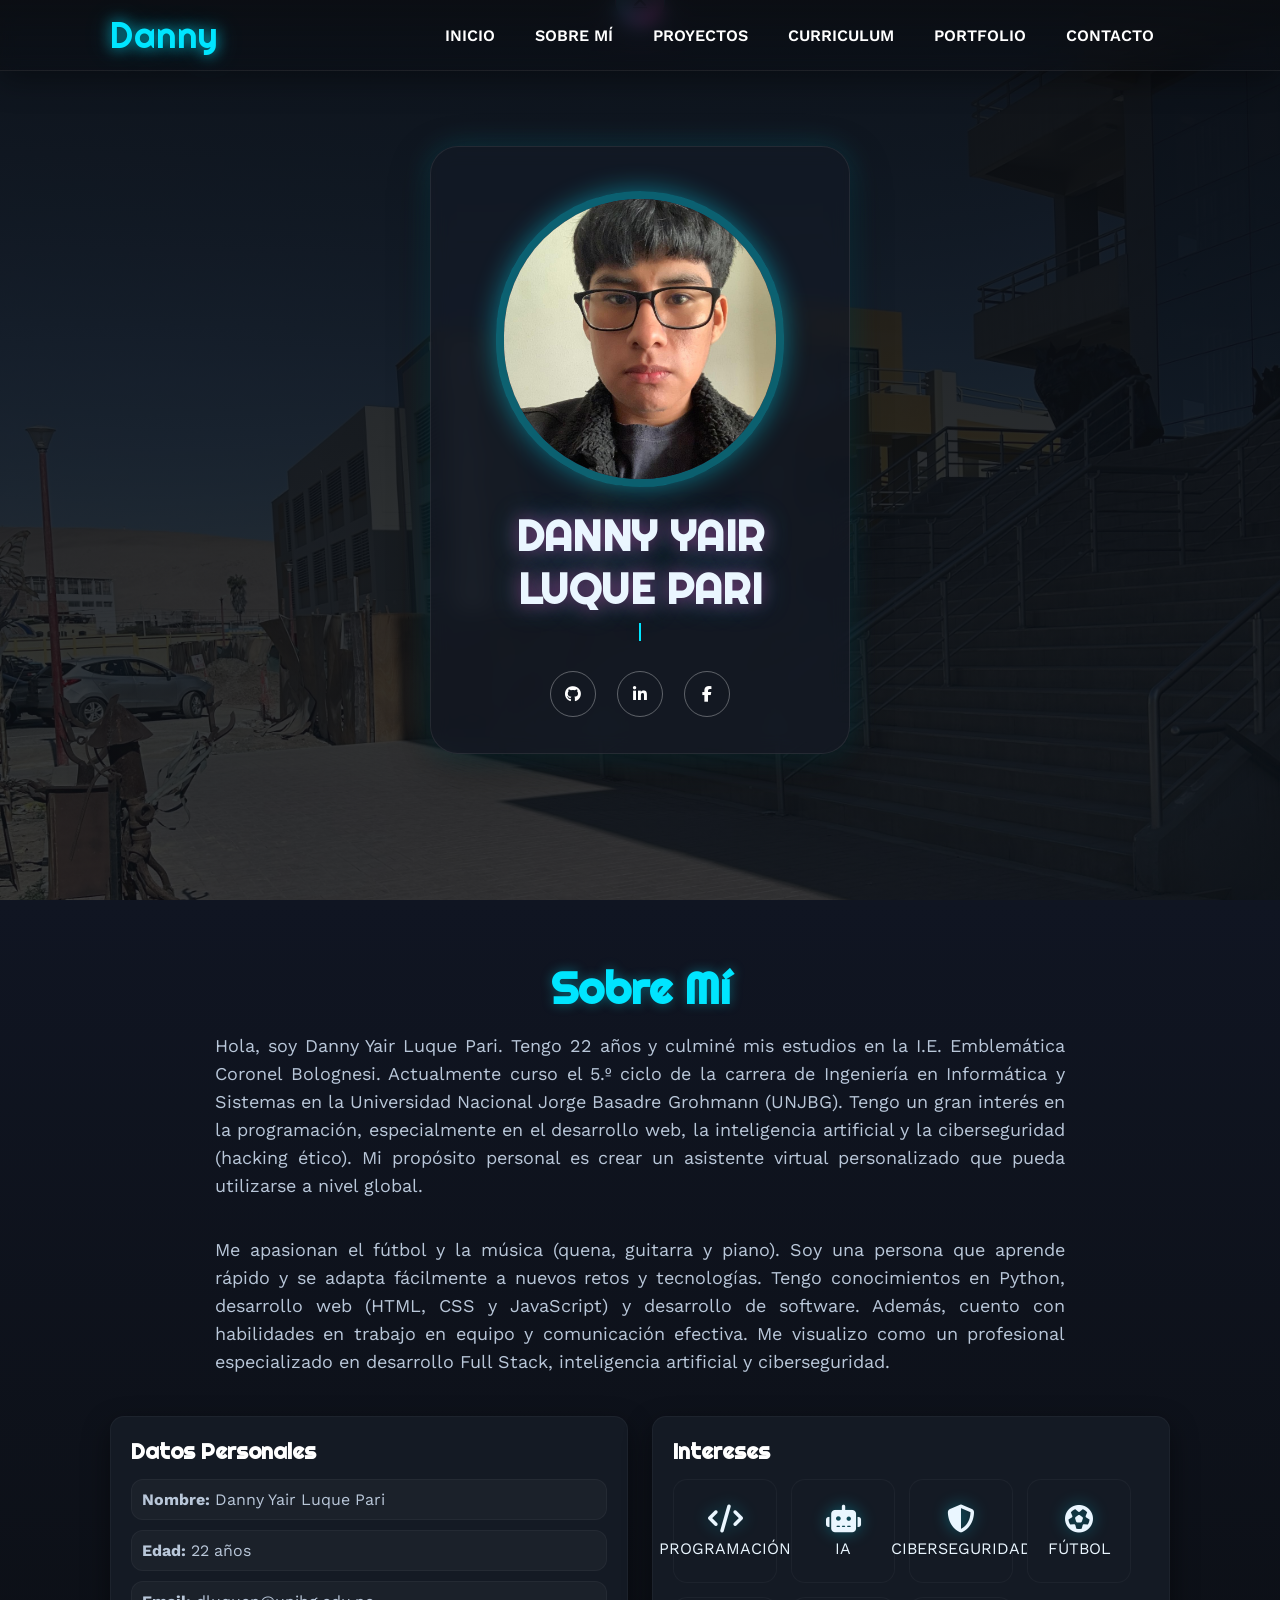
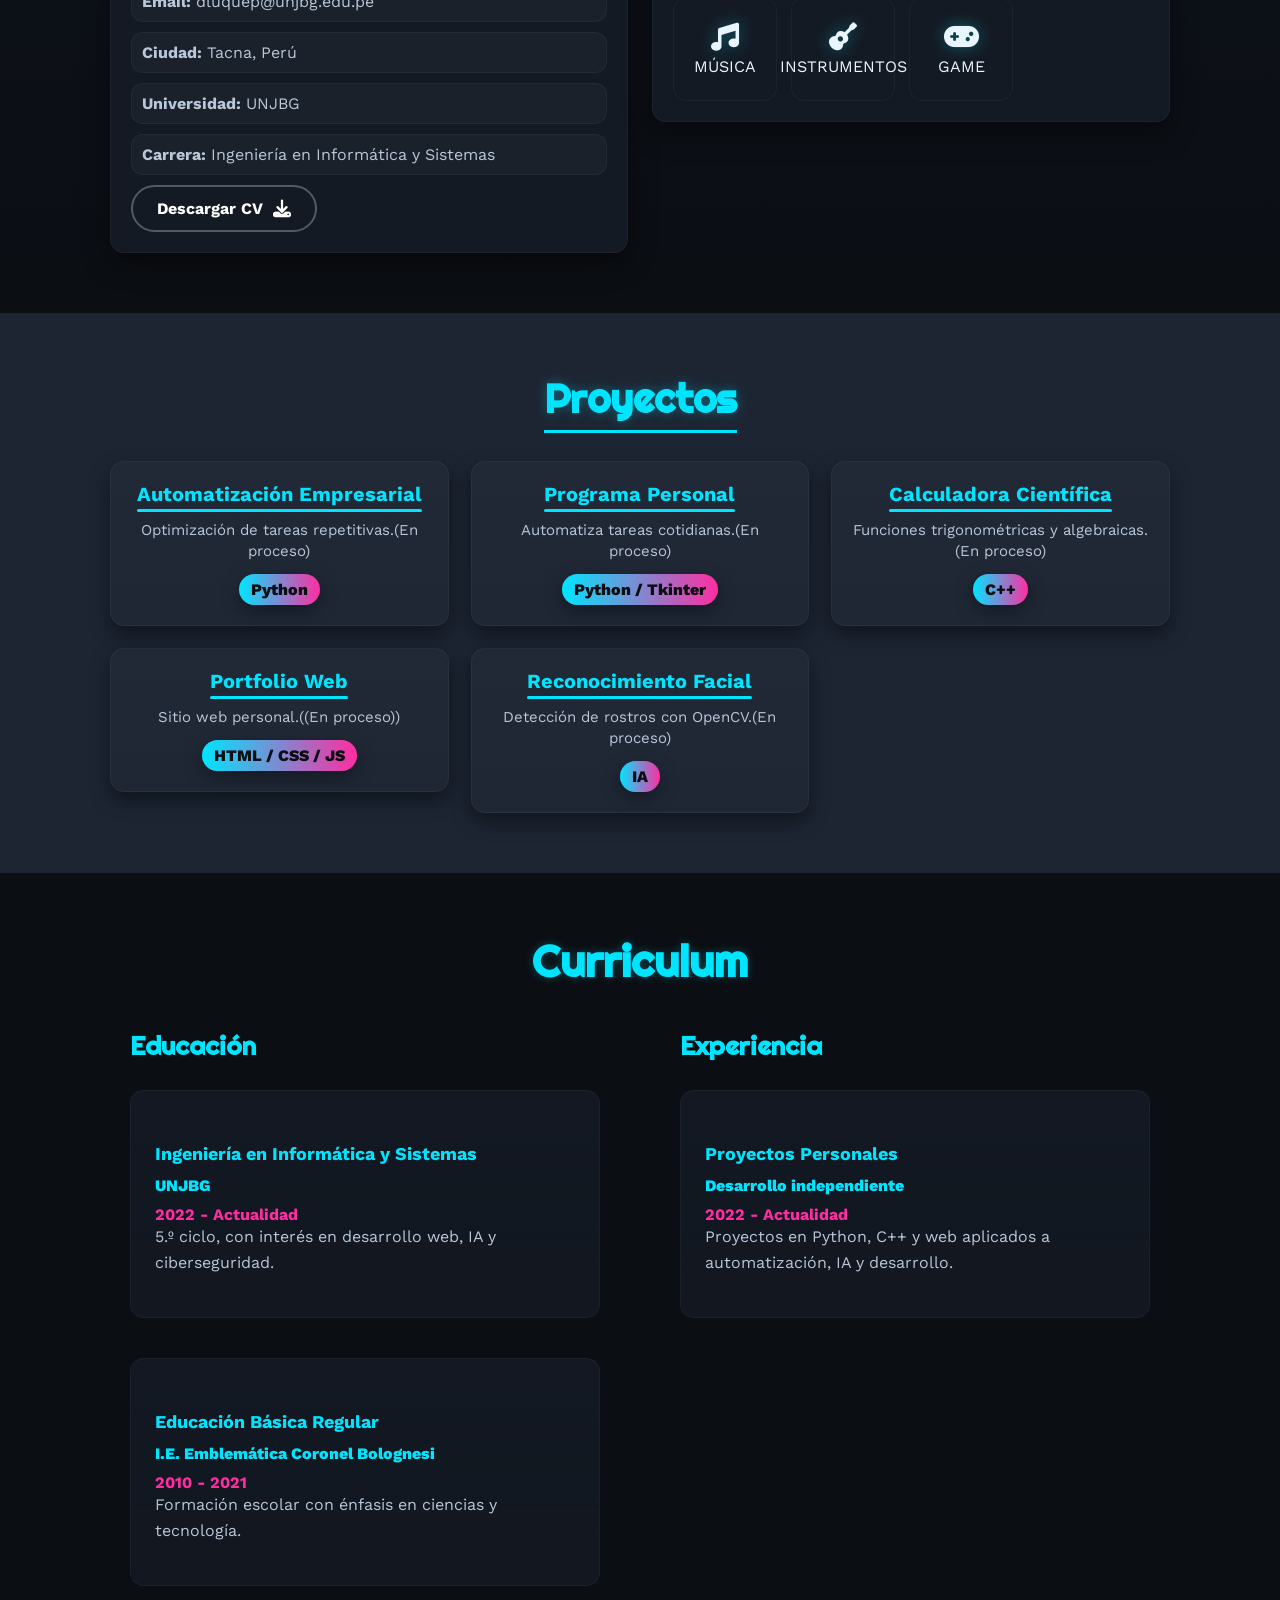
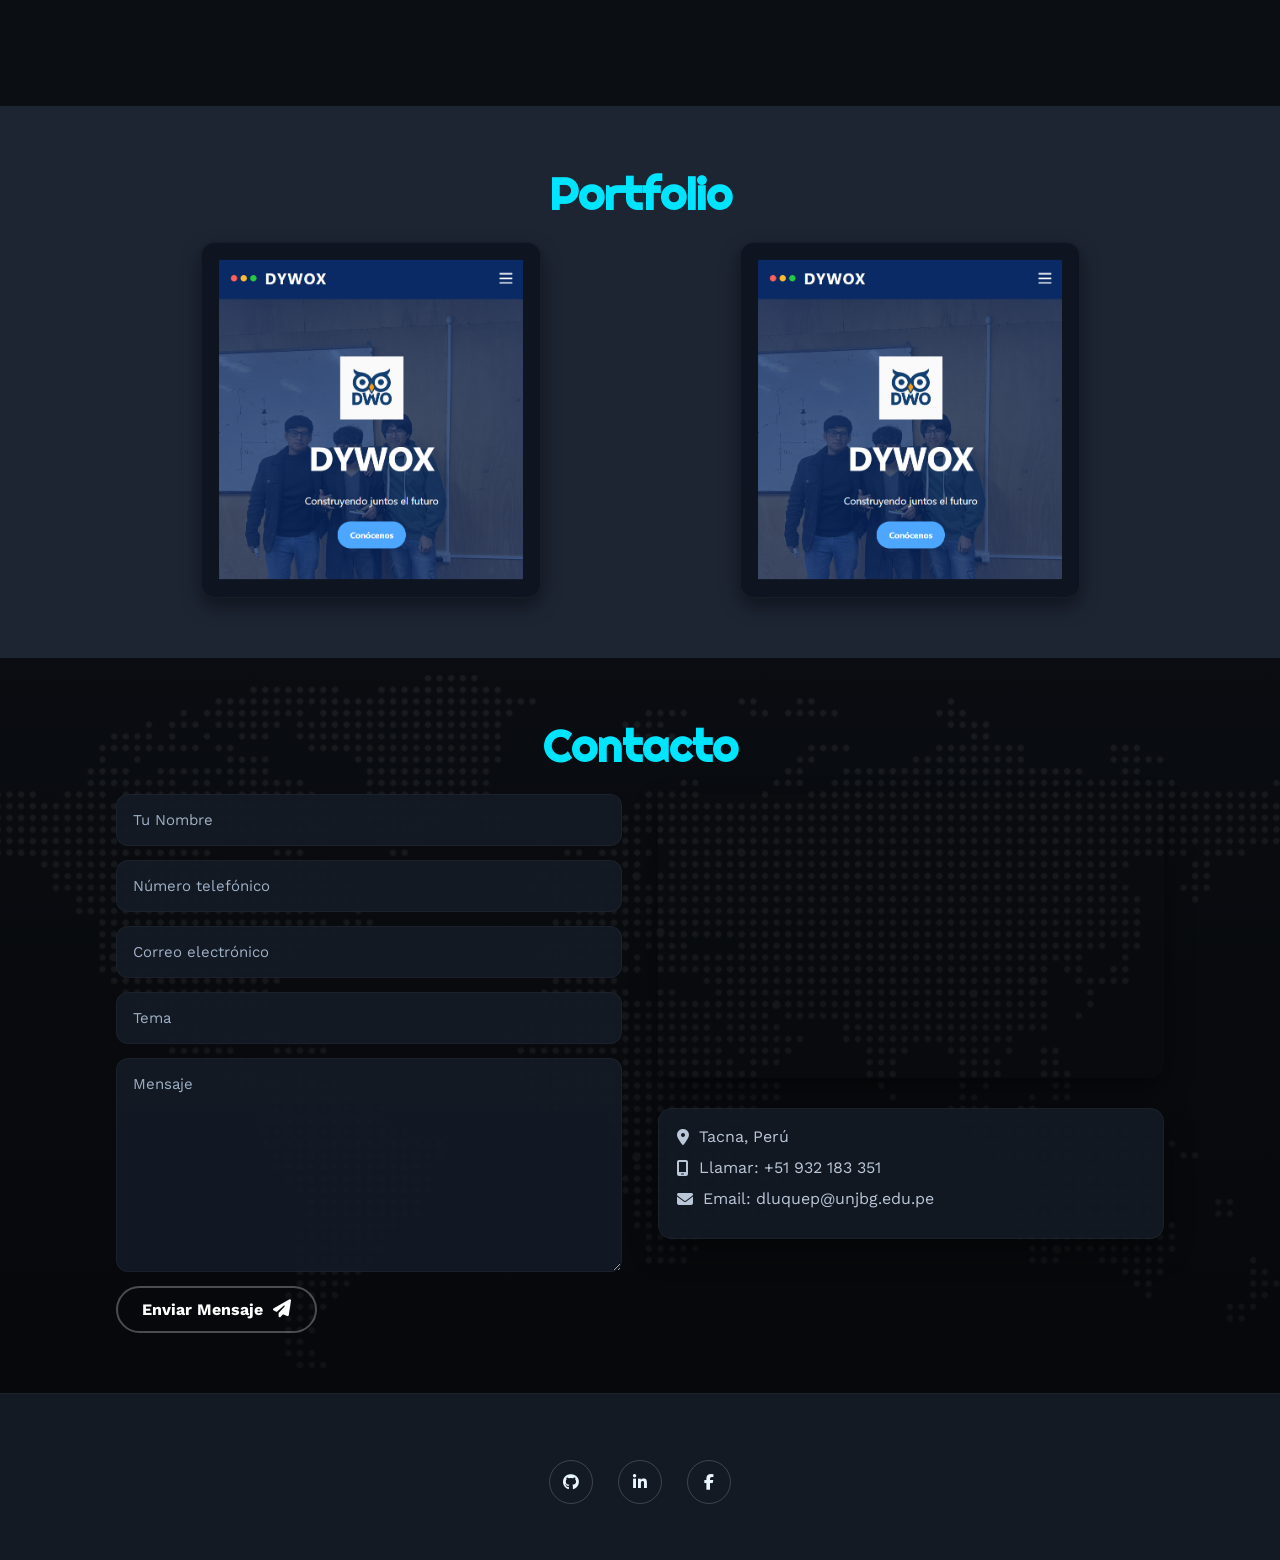
==== commit 40e16ac7: "Actualizando algunos datos 2" ====
--- a/index.html
+++ b/index.html
@@ -57,8 +57,8 @@
   <section id="sobremi" class="sobremi">
     <div class="contenido-seccion">
       <h2>Sobre Mí</h2>
-      <p><span>Hola, soy Danny Yair Luque Pari.</span> Tengo 22 años y culminé mis estudios en la I.E. Emblemática Coronel Bolognesi. Actualmente curso el 4.º ciclo de la carrera de Ingeniería en Informática y Sistemas en la Universidad Nacional Jorge Basadre Grohmann (UNJBG). Tengo gran interés en programación, desarrollo web, inteligencia artificial y ciberseguridad. Mi propósito personal es crear un asistente virtual personalizado que pueda usarse a nivel global.</p>
-      <p>Me apasionan el fútbol y la música (quena, guitarra y piano). Soy una persona que aprende rápido y se adapta a nuevos retos y tecnologías. Tengo experiencia en Python, desarrollo de software, y habilidades en trabajo en equipo y comunicación. Me visualizo como profesional en desarrollo Full Stack, IA y ciberseguridad.</p>
+<p><span>Hola, soy Danny Yair Luque Pari.</span> Tengo 22 años y culminé mis estudios en la I.E. Emblemática Coronel Bolognesi. Actualmente curso el 5.º ciclo de la carrera de Ingeniería en Informática y Sistemas en la Universidad Nacional Jorge Basadre Grohmann (UNJBG). Tengo un gran interés en la programación, especialmente en el desarrollo web, la inteligencia artificial y la ciberseguridad (hacking ético). Mi propósito personal es crear un asistente virtual personalizado que pueda utilizarse a nivel global.</p>
+<p>Me apasionan el fútbol y la música (quena, guitarra y piano). Soy una persona que aprende rápido y se adapta fácilmente a nuevos retos y tecnologías. Tengo conocimientos en Python, desarrollo web (HTML, CSS y JavaScript) y desarrollo de software. Además, cuento con habilidades en trabajo en equipo y comunicación efectiva. Me visualizo como un profesional especializado en desarrollo Full Stack, inteligencia artificial y ciberseguridad.</p>
 
       <div class="fila">
         <!-- Datos personales -->
@@ -100,11 +100,11 @@
     <div class="contenido-seccion">
       <h2>Proyectos</h2>
       <div class="contenedor-proyectos">
-        <div class="proyecto"><a href="proyecto-detalle.html#p1"><h3>Automatización Empresarial</h3><p>Optimización de tareas repetitivas.</p><span class="lenguaje">Python</span></a></div>
-        <div class="proyecto"><a href="proyecto-detalle.html#p2"><h3>Programa Personal</h3><p>Automatiza tareas cotidianas.</p><span class="lenguaje">Python / Tkinter</span></a></div>
-        <div class="proyecto"><a href="proyecto-detalle.html#p3"><h3>Calculadora Científica</h3><p>Funciones trigonométricas y algebraicas.</p><span class="lenguaje">C++</span></a></div>
-        <div class="proyecto"><a href="proyecto-detalle.html#p4"><h3>Portfolio Web</h3><p>Sitio web personal.</p><span class="lenguaje">HTML / CSS / JS</span></a></div>
-        <div class="proyecto"><a href="proyecto-detalle.html#p5"><h3>Reconocimiento Facial</h3><p>Detección de rostros con OpenCV.</p><span class="lenguaje">IA</span></a></div>
+        <div class="proyecto"><a href="proyecto-detalle.html#p1"><h3>Automatización Empresarial</h3><p>Optimización de tareas repetitivas.(En proceso)</p><span class="lenguaje">Python</span></a></div>
+        <div class="proyecto"><a href="proyecto-detalle.html#p2"><h3>Programa Personal</h3><p>Automatiza tareas cotidianas.(En proceso)</p><span class="lenguaje">Python / Tkinter</span></a></div>
+        <div class="proyecto"><a href="proyecto-detalle.html#p3"><h3>Calculadora Científica</h3><p>Funciones trigonométricas y algebraicas.(En proceso)</p><span class="lenguaje">C++</span></a></div>
+        <div class="proyecto"><a href="proyecto-detalle.html#p4"><h3>Portfolio Web</h3><p>Sitio web personal.((En proceso))</p><span class="lenguaje">HTML / CSS / JS</span></a></div>
+        <div class="proyecto"><a href="proyecto-detalle.html#p5"><h3>Reconocimiento Facial</h3><p>Detección de rostros con OpenCV.(En proceso)</p><span class="lenguaje">IA</span></a></div>
       </div>
     </div>
   </section>
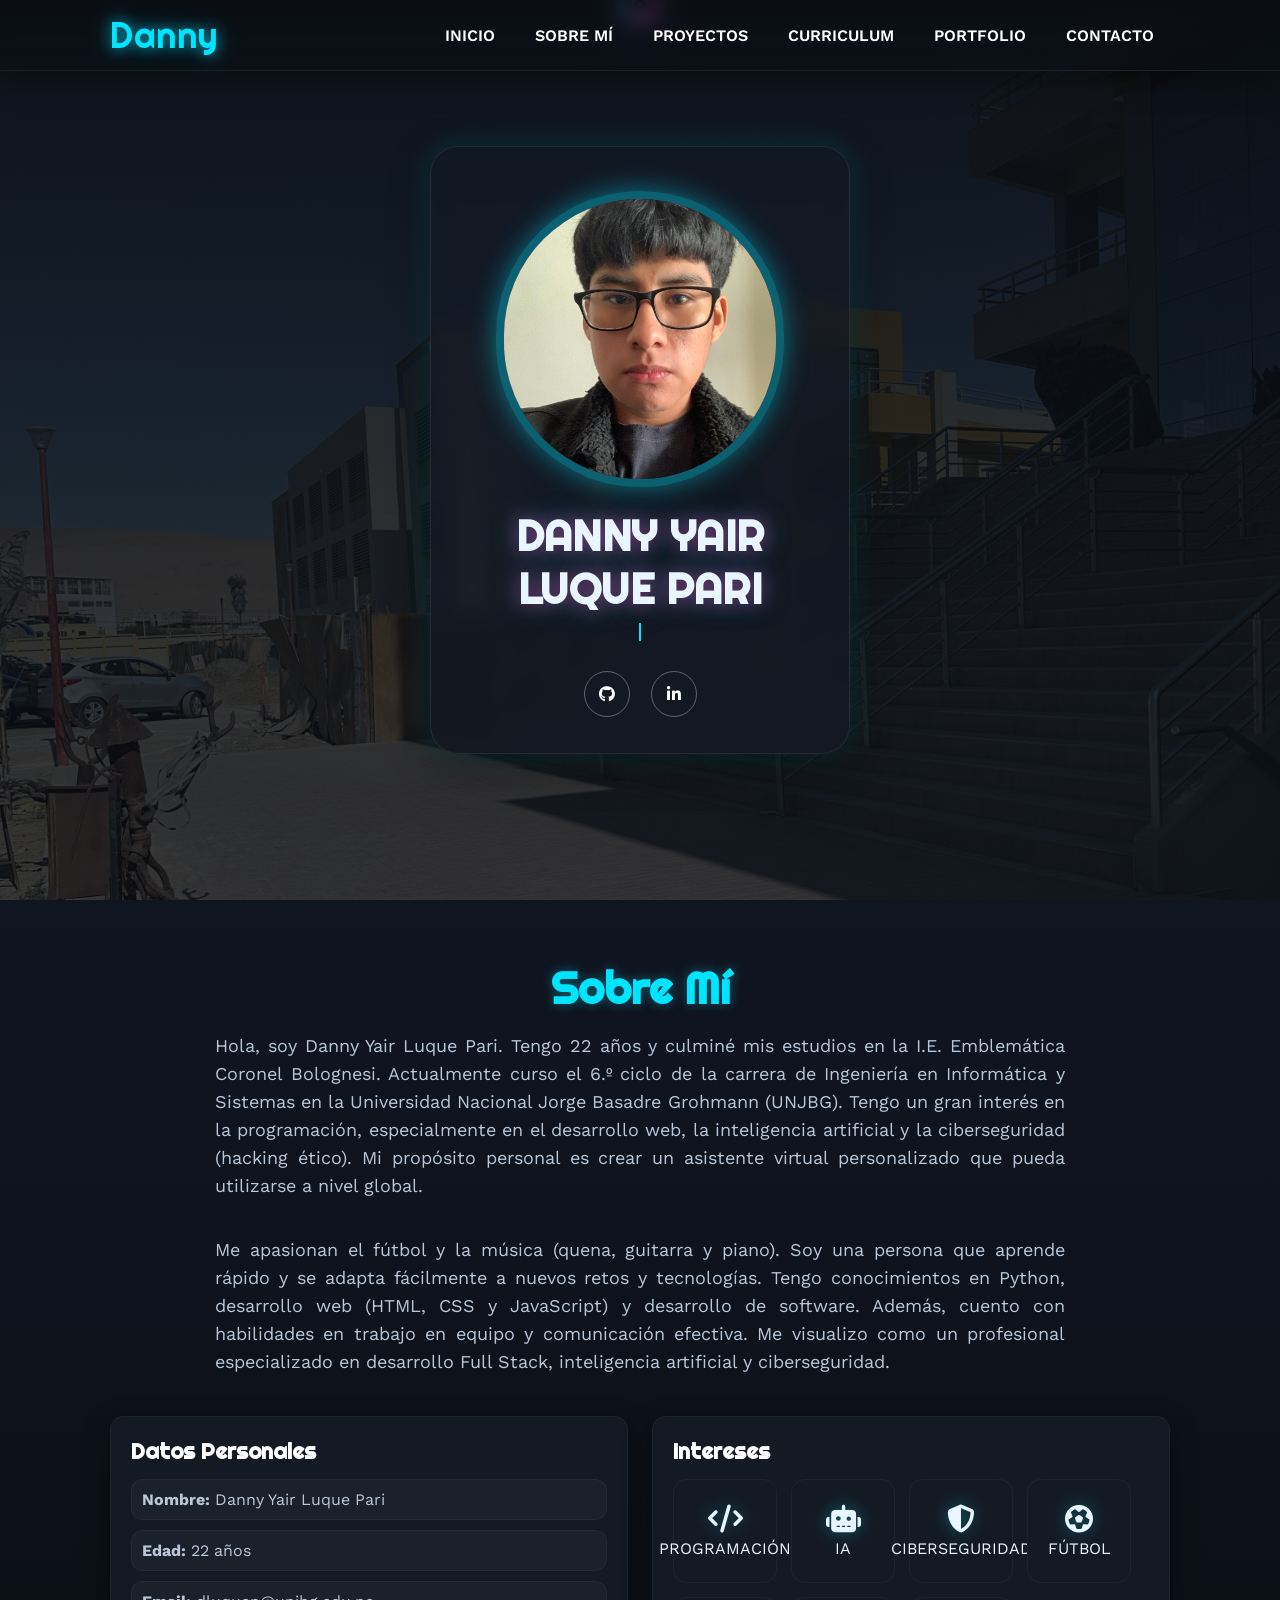
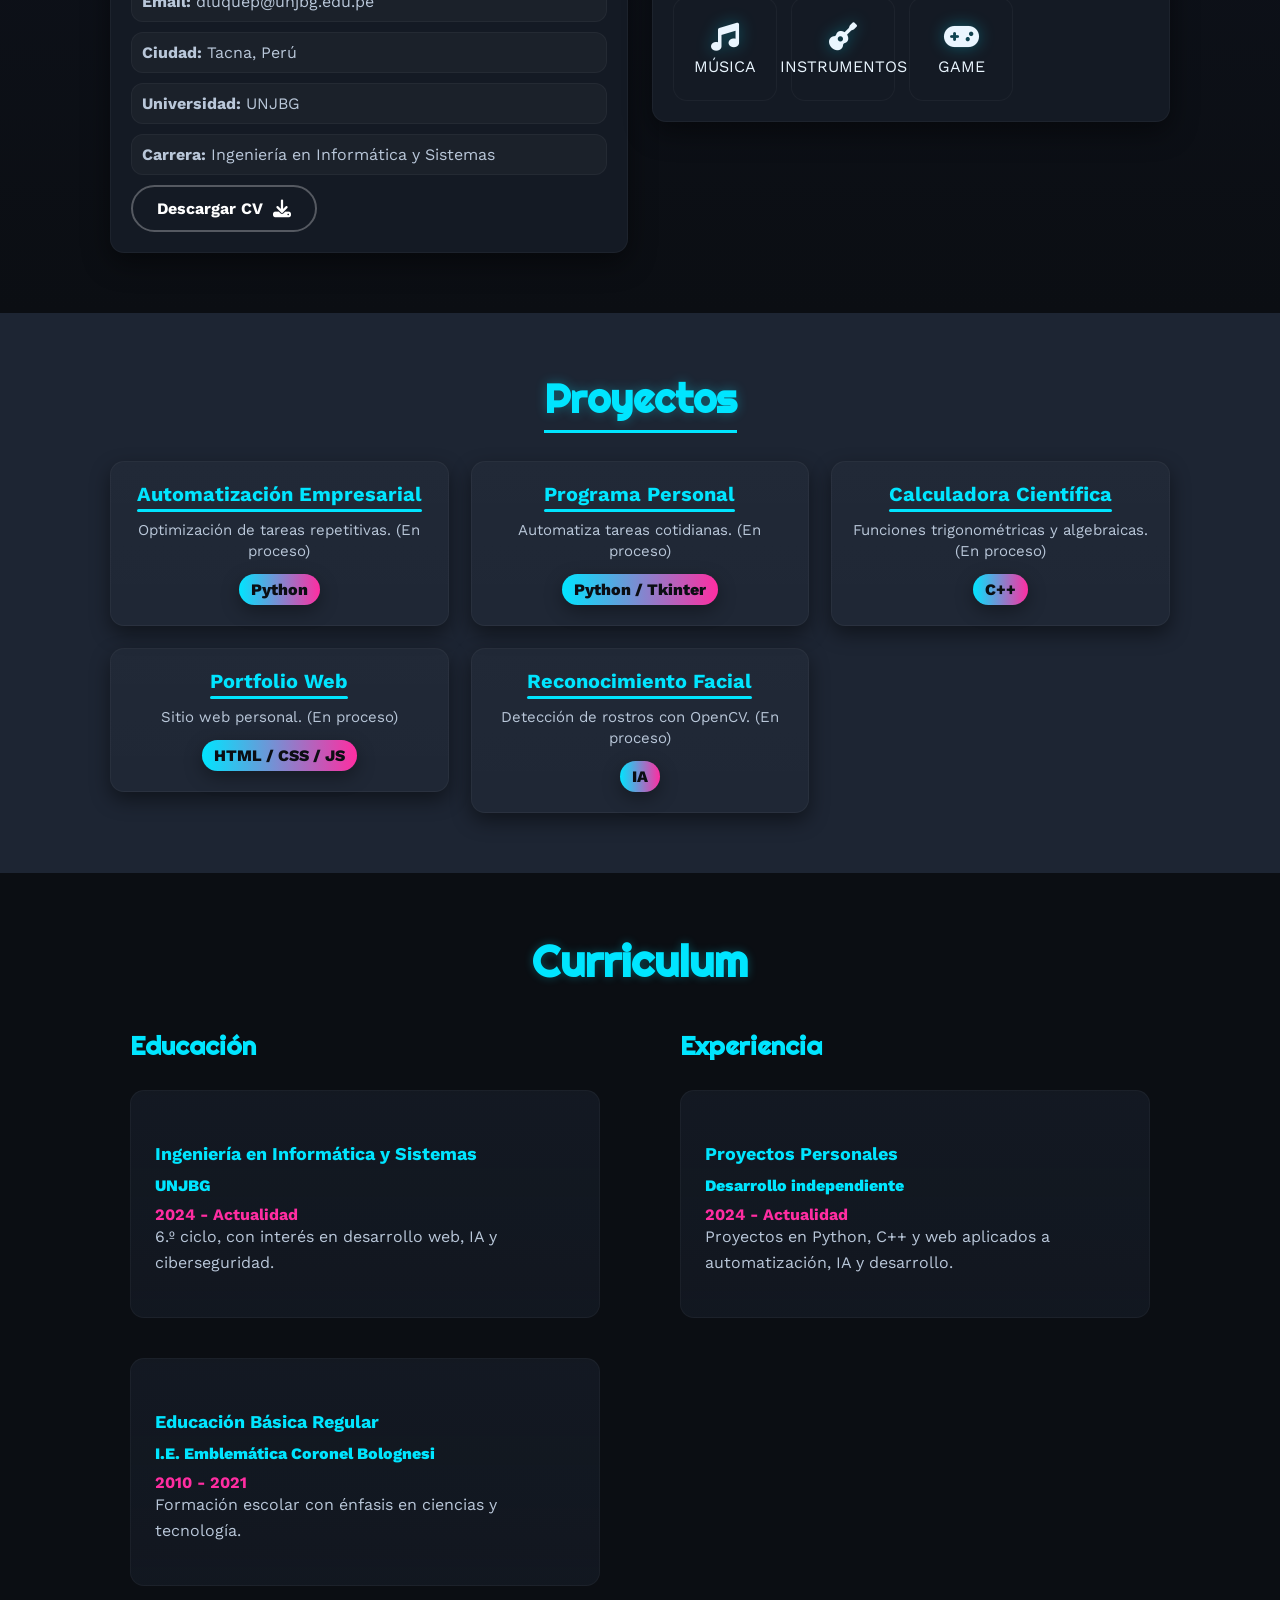
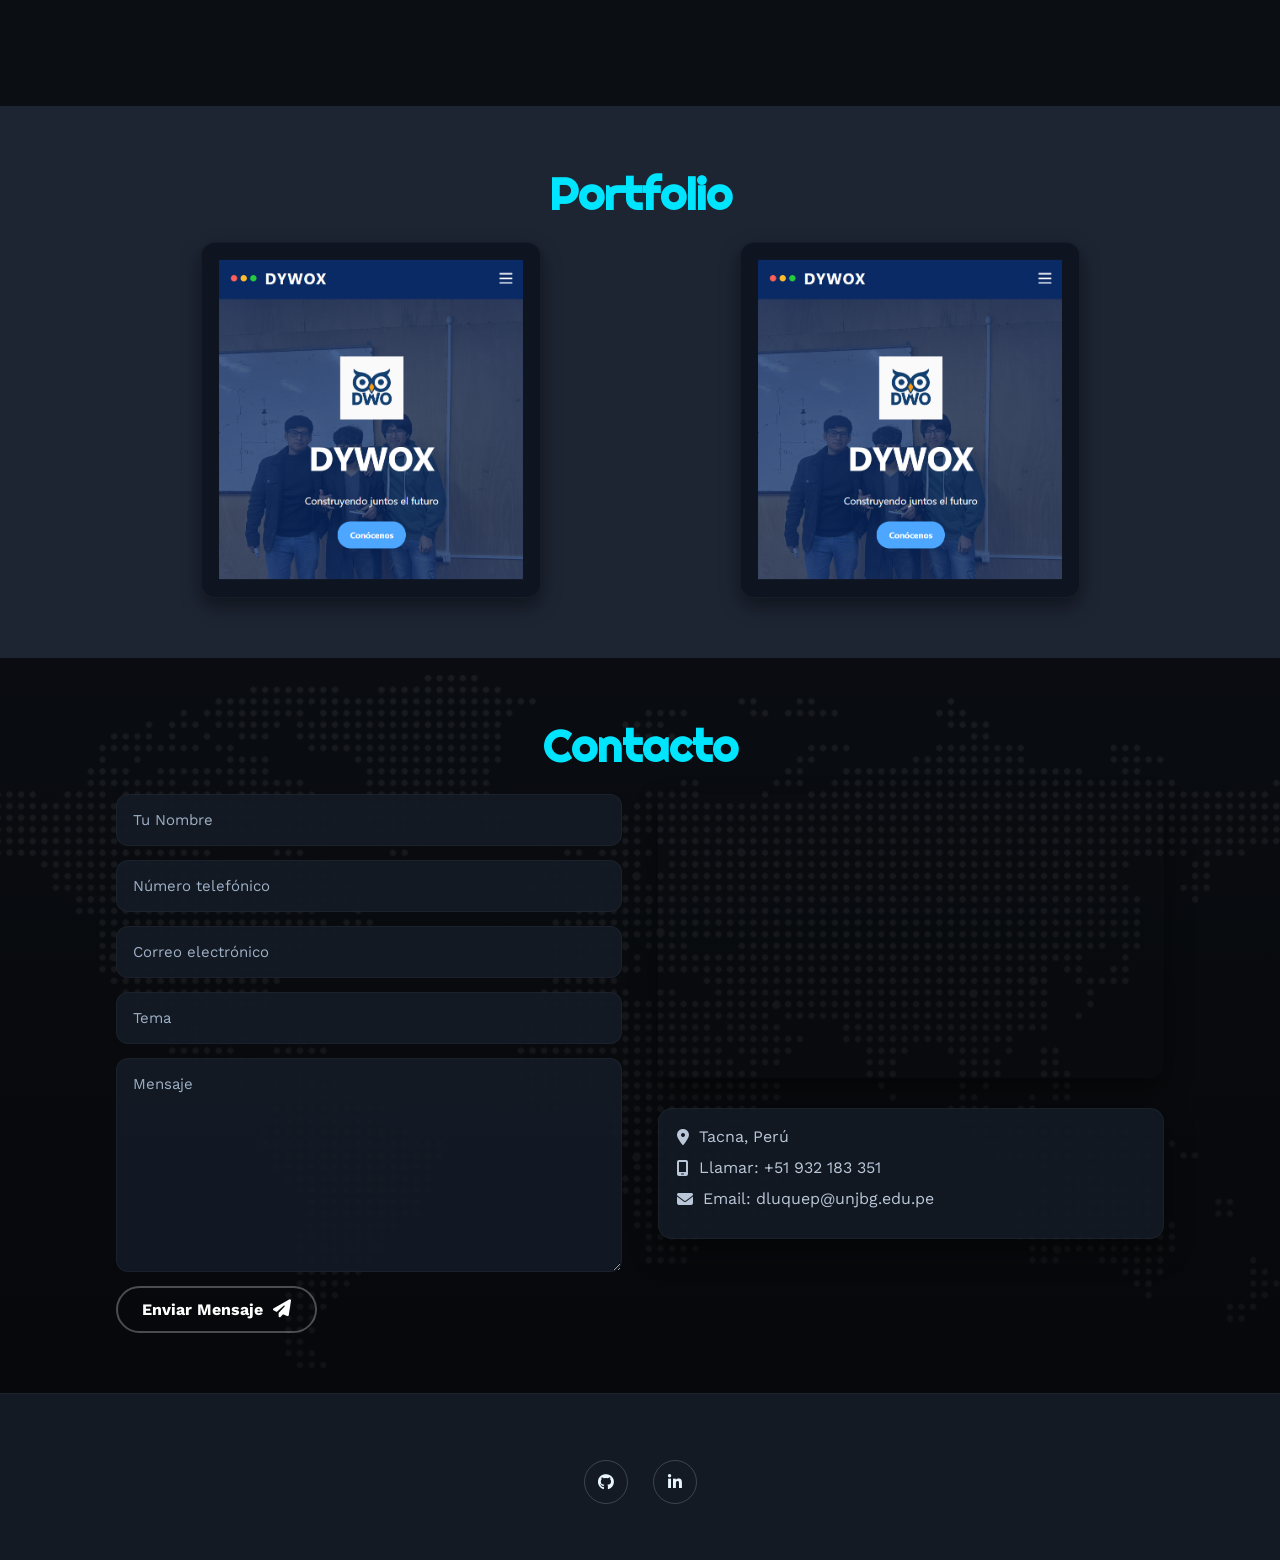
==== commit 2727f16f: "Agregar CV y corregir errores del portafolio - Agregar cv.pdf (y su fuente en cv-fuente/) para el bo" ====
--- a/index.html
+++ b/index.html
@@ -48,7 +48,6 @@
       <div class="redes">
         <a href="https://github.com/Mecro-yair" target="_blank" aria-label="GitHub"><i class="fa-brands fa-github"></i></a>
         <a href="https://www.linkedin.com/in/danny-yair-luque-pari-548160356/" target="_blank" aria-label="LinkedIn"><i class="fa-brands fa-linkedin-in"></i></a>
-        <a href="#" aria-label="Facebook"><i class="fa-brands fa-facebook-f"></i></a>
       </div>
     </div>
   </section>
@@ -57,7 +56,7 @@
   <section id="sobremi" class="sobremi">
     <div class="contenido-seccion">
       <h2>Sobre Mí</h2>
-<p><span>Hola, soy Danny Yair Luque Pari.</span> Tengo 22 años y culminé mis estudios en la I.E. Emblemática Coronel Bolognesi. Actualmente curso el 5.º ciclo de la carrera de Ingeniería en Informática y Sistemas en la Universidad Nacional Jorge Basadre Grohmann (UNJBG). Tengo un gran interés en la programación, especialmente en el desarrollo web, la inteligencia artificial y la ciberseguridad (hacking ético). Mi propósito personal es crear un asistente virtual personalizado que pueda utilizarse a nivel global.</p>
+<p><span>Hola, soy Danny Yair Luque Pari.</span> Tengo 22 años y culminé mis estudios en la I.E. Emblemática Coronel Bolognesi. Actualmente curso el 6.º ciclo de la carrera de Ingeniería en Informática y Sistemas en la Universidad Nacional Jorge Basadre Grohmann (UNJBG). Tengo un gran interés en la programación, especialmente en el desarrollo web, la inteligencia artificial y la ciberseguridad (hacking ético). Mi propósito personal es crear un asistente virtual personalizado que pueda utilizarse a nivel global.</p>
 <p>Me apasionan el fútbol y la música (quena, guitarra y piano). Soy una persona que aprende rápido y se adapta fácilmente a nuevos retos y tecnologías. Tengo conocimientos en Python, desarrollo web (HTML, CSS y JavaScript) y desarrollo de software. Además, cuento con habilidades en trabajo en equipo y comunicación efectiva. Me visualizo como un profesional especializado en desarrollo Full Stack, inteligencia artificial y ciberseguridad.</p>
 
       <div class="fila">
@@ -72,7 +71,7 @@
             <li><strong>Universidad:</strong> UNJBG</li>
             <li><strong>Carrera:</strong> Ingeniería en Informática y Sistemas</li>
           </ul>
-          <a href="cv.pdf" download class="button">
+          <a href="cv.pdf" download="CV-Danny-Yair-Luque-Pari.pdf" class="button">
             Descargar CV <i class="fa-solid fa-download"></i>
             <span class="overlay"></span>
           </a>
@@ -100,11 +99,11 @@
     <div class="contenido-seccion">
       <h2>Proyectos</h2>
       <div class="contenedor-proyectos">
-        <div class="proyecto"><a href="proyecto-detalle.html#p1"><h3>Automatización Empresarial</h3><p>Optimización de tareas repetitivas.(En proceso)</p><span class="lenguaje">Python</span></a></div>
-        <div class="proyecto"><a href="proyecto-detalle.html#p2"><h3>Programa Personal</h3><p>Automatiza tareas cotidianas.(En proceso)</p><span class="lenguaje">Python / Tkinter</span></a></div>
-        <div class="proyecto"><a href="proyecto-detalle.html#p3"><h3>Calculadora Científica</h3><p>Funciones trigonométricas y algebraicas.(En proceso)</p><span class="lenguaje">C++</span></a></div>
-        <div class="proyecto"><a href="proyecto-detalle.html#p4"><h3>Portfolio Web</h3><p>Sitio web personal.((En proceso))</p><span class="lenguaje">HTML / CSS / JS</span></a></div>
-        <div class="proyecto"><a href="proyecto-detalle.html#p5"><h3>Reconocimiento Facial</h3><p>Detección de rostros con OpenCV.(En proceso)</p><span class="lenguaje">IA</span></a></div>
+        <div class="proyecto"><a href="proyecto-detalle.html#p1"><h3>Automatización Empresarial</h3><p>Optimización de tareas repetitivas. (En proceso)</p><span class="lenguaje">Python</span></a></div>
+        <div class="proyecto"><a href="proyecto-detalle.html#p2"><h3>Programa Personal</h3><p>Automatiza tareas cotidianas. (En proceso)</p><span class="lenguaje">Python / Tkinter</span></a></div>
+        <div class="proyecto"><a href="proyecto-detalle.html#p3"><h3>Calculadora Científica</h3><p>Funciones trigonométricas y algebraicas. (En proceso)</p><span class="lenguaje">C++</span></a></div>
+        <div class="proyecto"><a href="proyecto-detalle.html#p4"><h3>Portfolio Web</h3><p>Sitio web personal. (En proceso)</p><span class="lenguaje">HTML / CSS / JS</span></a></div>
+        <div class="proyecto"><a href="proyecto-detalle.html#p5"><h3>Reconocimiento Facial</h3><p>Detección de rostros con OpenCV. (En proceso)</p><span class="lenguaje">IA</span></a></div>
       </div>
     </div>
   </section>
@@ -119,8 +118,8 @@
           <div class="item izq">
             <h4>Ingeniería en Informática y Sistemas</h4>
             <span class="casa">UNJBG</span>
-            <span class="fecha">2022 - Actualidad</span>
-            <p>5.º ciclo, con interés en desarrollo web, IA y ciberseguridad.</p>
+            <span class="fecha">2024 - Actualidad</span>
+            <p>6.º ciclo, con interés en desarrollo web, IA y ciberseguridad.</p>
             <div class="conectori"><div class="circuloi"></div></div>
           </div>
           <div class="item izq">
@@ -137,7 +136,7 @@
           <div class="item der">
             <h4>Proyectos Personales</h4>
             <span class="casa">Desarrollo independiente</span>
-            <span class="fecha">2022 - Actualidad</span>
+            <span class="fecha">2024 - Actualidad</span>
             <p>Proyectos en Python, C++ y web aplicados a automatización, IA y desarrollo.</p>
             <div class="conectord"><div class="circulod"></div></div>
           </div>
@@ -164,7 +163,7 @@
       <div class="fila">
         <!-- Formulario -->
         <div class="col">
-          <form action="#" method="post">
+          <form id="form-contacto" action="mailto:dluquep@unjbg.edu.pe" method="post">
             <input type="text" name="nombre" placeholder="Tu Nombre" required>
             <input type="text" name="telefono" placeholder="Número telefónico">
             <input type="email" name="email" placeholder="Correo electrónico" required>
@@ -198,7 +197,6 @@
     <div class="redes">
       <a href="https://github.com/Mecro-yair" target="_blank" aria-label="GitHub"><i class="fa-brands fa-github"></i></a>
       <a href="https://www.linkedin.com/in/danny-yair-luque-pari-548160356/" target="_blank" aria-label="LinkedIn"><i class="fa-brands fa-linkedin-in"></i></a>
-      <a href="#" aria-label="Facebook"><i class="fa-brands fa-facebook-f"></i></a>
     </div>
   </footer>
 
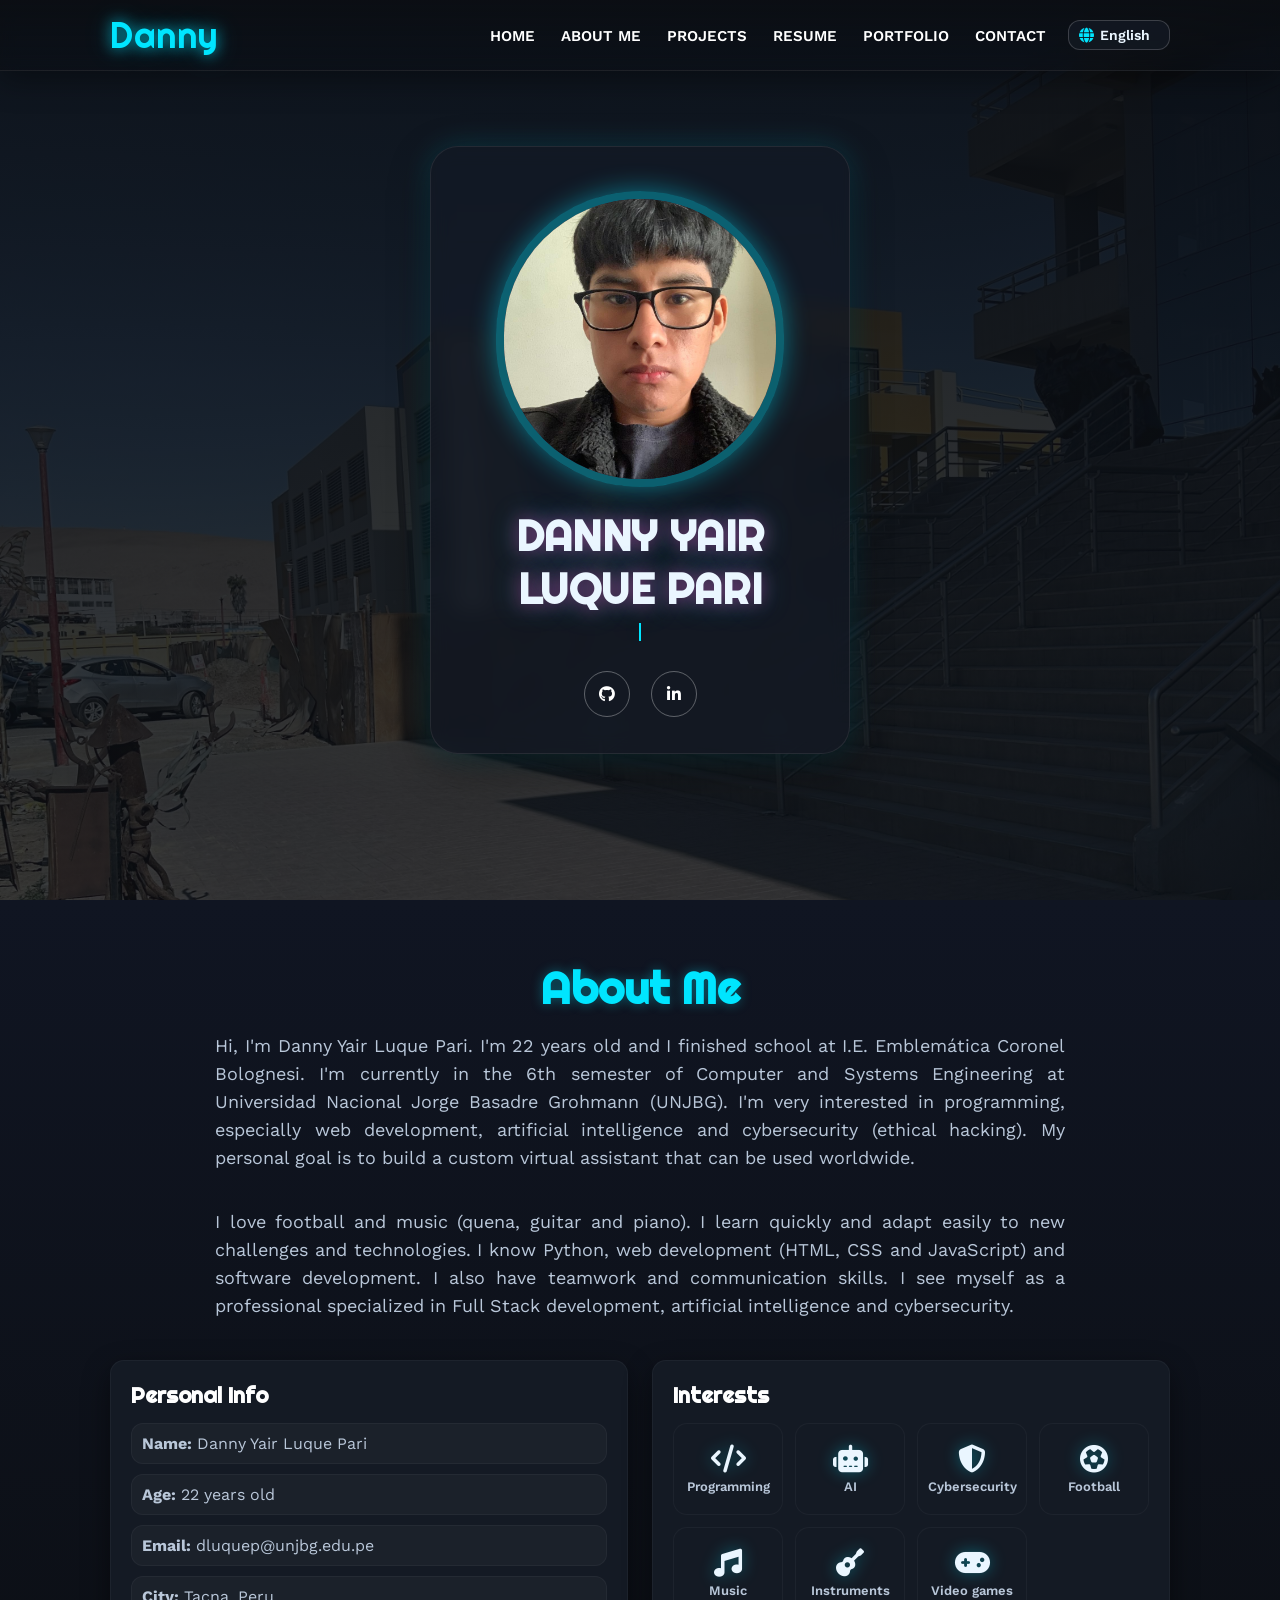
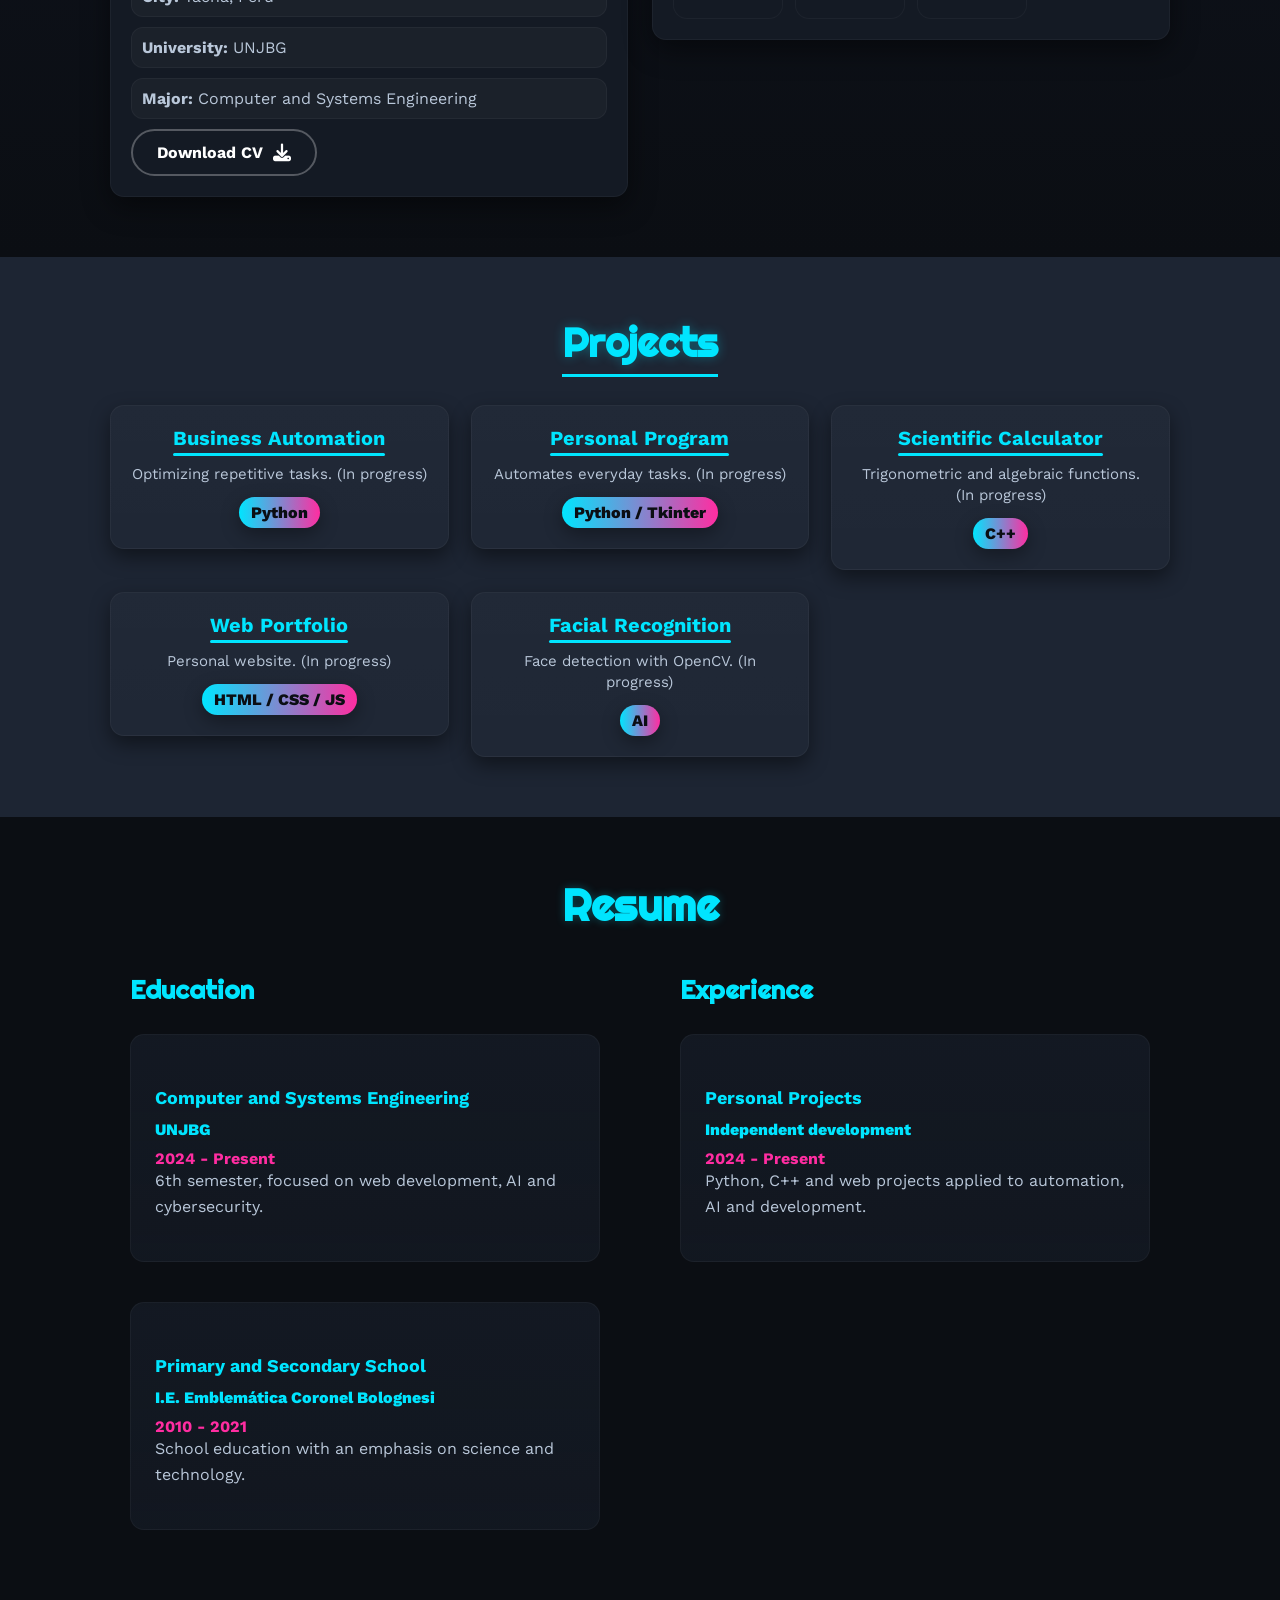
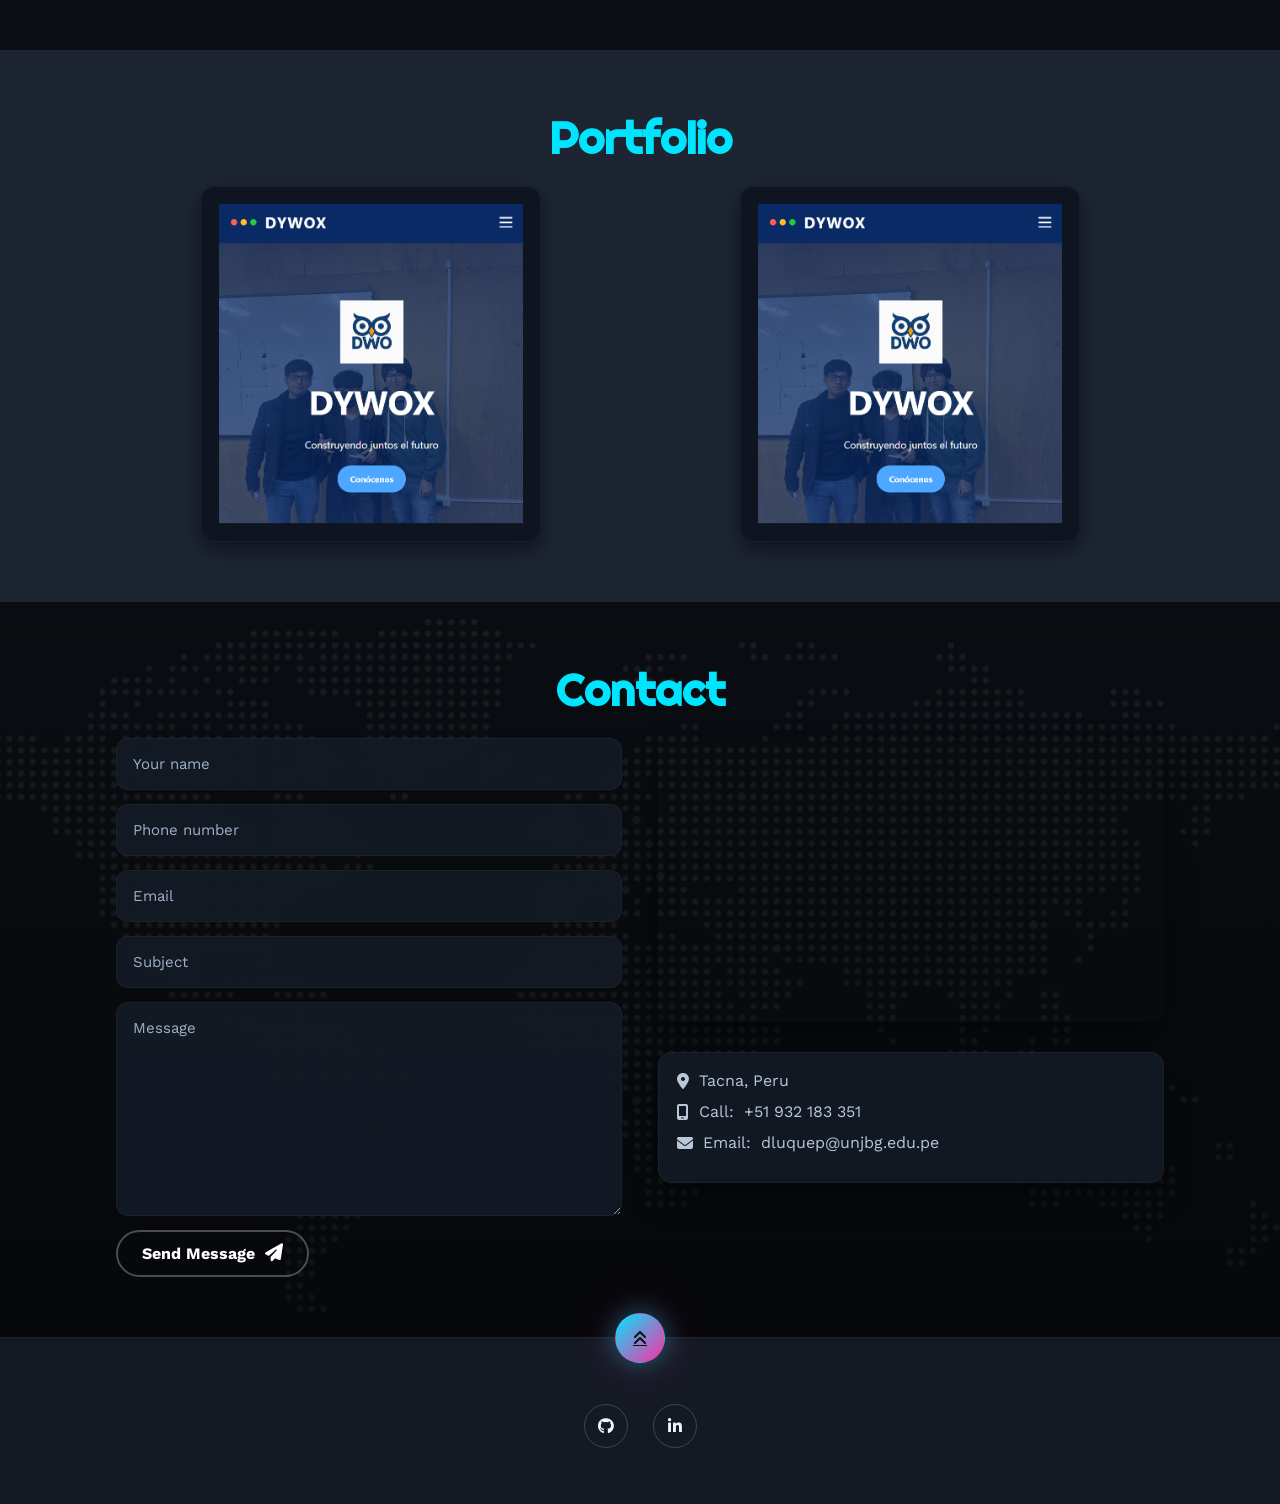
==== commit 09d67ef0: "Agregar selector de idioma y mejorar el diseño - Selector con ingles (por defecto), espanol, chino, " ====
--- a/index.html
+++ b/index.html
@@ -1,5 +1,5 @@
 <!DOCTYPE html>
-<html lang="es">
+<html lang="en">
 <head>
   <meta charset="UTF-8">
   <meta http-equiv="X-UA-Compatible" content="IE=edge">
@@ -7,10 +7,10 @@
   <title>Portfolio - Danny Yair Luque Pari</title>
 
   <!-- Font Awesome -->
-  <link rel="stylesheet" href="https://cdnjs.cloudflare.com/ajax/libs/font-awesome/6.1.2/css/all.min.css" 
-        integrity="sha512-1sCRPdkRXhBV2PBLUdRb4tMg1w2YPf37qatUFeS7zlBy7jJI8Lf4VHwWfZZfpXtYSLy85pkm9GaYVYMfw5BC1A==" 
+  <link rel="stylesheet" href="https://cdnjs.cloudflare.com/ajax/libs/font-awesome/6.1.2/css/all.min.css"
+        integrity="sha512-1sCRPdkRXhBV2PBLUdRb4tMg1w2YPf37qatUFeS7zlBy7jJI8Lf4VHwWfZZfpXtYSLy85pkm9GaYVYMfw5BC1A=="
         crossorigin="anonymous" referrerpolicy="no-referrer" />
-  
+
   <!-- Styles -->
   <link rel="stylesheet" href="styles.css">
 </head>
@@ -21,18 +21,24 @@
       <div class="logo">
         <a href="#">Danny</a>
       </div>
-      <nav id="nav">
-        <ul>
-          <li><a href="#inicio" onclick="seleccionar()">INICIO</a></li>
-          <li><a href="#sobremi" onclick="seleccionar()">SOBRE MÍ</a></li>
-          <li><a href="#proyectos" onclick="seleccionar()">PROYECTOS</a></li>
-          <li><a href="#curriculum" onclick="seleccionar()">CURRICULUM</a></li>
-          <li><a href="#portfolio" onclick="seleccionar()">PORTFOLIO</a></li>
-          <li><a href="#contacto" onclick="seleccionar()">CONTACTO</a></li>
-        </ul>
-      </nav>
-      <div class="nav-responsive" onclick="mostrarOcultarMenu()">
-        <i class="fa-solid fa-bars" aria-hidden="true"></i>
+      <div class="acciones-header">
+        <nav id="nav">
+          <ul>
+            <li><a href="#inicio" onclick="seleccionar()" data-i18n="nav.home">INICIO</a></li>
+            <li><a href="#sobremi" onclick="seleccionar()" data-i18n="nav.about">SOBRE MÍ</a></li>
+            <li><a href="#proyectos" onclick="seleccionar()" data-i18n="nav.projects">PROYECTOS</a></li>
+            <li><a href="#curriculum" onclick="seleccionar()" data-i18n="nav.resume">CURRICULUM</a></li>
+            <li><a href="#portfolio" onclick="seleccionar()" data-i18n="nav.portfolio">PORTFOLIO</a></li>
+            <li><a href="#contacto" onclick="seleccionar()" data-i18n="nav.contact">CONTACTO</a></li>
+          </ul>
+        </nav>
+        <label class="idioma">
+          <i class="fa-solid fa-globe" aria-hidden="true"></i>
+          <select id="selector-idioma" data-i18n-aria="lang.label" aria-label="Language"></select>
+        </label>
+        <div class="nav-responsive" onclick="mostrarOcultarMenu()">
+          <i class="fa-solid fa-bars" aria-hidden="true"></i>
+        </div>
       </div>
     </header>
   </div>
@@ -41,10 +47,10 @@
   <section id="inicio" class="inicio">
     <div class="contenido-banner">
       <div class="contenedor-img">
-        <img src="img/hero.png" alt="Foto de Danny Yair Luque Pari">
+        <img src="img/hero.png" alt="Foto de Danny Yair Luque Pari" data-i18n-alt="hero.photo">
       </div>
       <h1>DANNY YAIR LUQUE PARI</h1>
-      <h2>Ingeniero en Informática y Sistemas</h2>
+      <h2 data-i18n="hero.subtitle">Ingeniero en Informática y Sistemas</h2>
       <div class="redes">
         <a href="https://github.com/Mecro-yair" target="_blank" aria-label="GitHub"><i class="fa-brands fa-github"></i></a>
         <a href="https://www.linkedin.com/in/danny-yair-luque-pari-548160356/" target="_blank" aria-label="LinkedIn"><i class="fa-brands fa-linkedin-in"></i></a>
@@ -55,39 +61,39 @@
   <!-- SOBRE MI -->
   <section id="sobremi" class="sobremi">
     <div class="contenido-seccion">
-      <h2>Sobre Mí</h2>
-<p><span>Hola, soy Danny Yair Luque Pari.</span> Tengo 22 años y culminé mis estudios en la I.E. Emblemática Coronel Bolognesi. Actualmente curso el 6.º ciclo de la carrera de Ingeniería en Informática y Sistemas en la Universidad Nacional Jorge Basadre Grohmann (UNJBG). Tengo un gran interés en la programación, especialmente en el desarrollo web, la inteligencia artificial y la ciberseguridad (hacking ético). Mi propósito personal es crear un asistente virtual personalizado que pueda utilizarse a nivel global.</p>
-<p>Me apasionan el fútbol y la música (quena, guitarra y piano). Soy una persona que aprende rápido y se adapta fácilmente a nuevos retos y tecnologías. Tengo conocimientos en Python, desarrollo web (HTML, CSS y JavaScript) y desarrollo de software. Además, cuento con habilidades en trabajo en equipo y comunicación efectiva. Me visualizo como un profesional especializado en desarrollo Full Stack, inteligencia artificial y ciberseguridad.</p>
+      <h2 data-i18n="about.title">Sobre Mí</h2>
+<p data-i18n-html="about.p1"><span>Hola, soy Danny Yair Luque Pari.</span> Tengo 22 años y culminé mis estudios en la I.E. Emblemática Coronel Bolognesi. Actualmente curso el 6.º ciclo de la carrera de Ingeniería en Informática y Sistemas en la Universidad Nacional Jorge Basadre Grohmann (UNJBG). Tengo un gran interés en la programación, especialmente en el desarrollo web, la inteligencia artificial y la ciberseguridad (hacking ético). Mi propósito personal es crear un asistente virtual personalizado que pueda utilizarse a nivel global.</p>
+<p data-i18n="about.p2">Me apasionan el fútbol y la música (quena, guitarra y piano). Soy una persona que aprende rápido y se adapta fácilmente a nuevos retos y tecnologías. Tengo conocimientos en Python, desarrollo web (HTML, CSS y JavaScript) y desarrollo de software. Además, cuento con habilidades en trabajo en equipo y comunicación efectiva. Me visualizo como un profesional especializado en desarrollo Full Stack, inteligencia artificial y ciberseguridad.</p>
 
       <div class="fila">
         <!-- Datos personales -->
         <div class="col">
-          <h3>Datos Personales</h3>
+          <h3 data-i18n="about.personal">Datos Personales</h3>
           <ul>
-            <li><strong>Nombre:</strong> Danny Yair Luque Pari</li>
-            <li><strong>Edad:</strong> 22 años</li>
+            <li><strong data-i18n="label.name">Nombre:</strong> Danny Yair Luque Pari</li>
+            <li><strong data-i18n="label.age">Edad:</strong> <span data-i18n="age.value">22 años</span></li>
             <li><strong>Email:</strong> dluquep@unjbg.edu.pe</li>
-            <li><strong>Ciudad:</strong> Tacna, Perú</li>
-            <li><strong>Universidad:</strong> UNJBG</li>
-            <li><strong>Carrera:</strong> Ingeniería en Informática y Sistemas</li>
+            <li><strong data-i18n="label.city">Ciudad:</strong> <span data-i18n="city.value">Tacna, Perú</span></li>
+            <li><strong data-i18n="label.university">Universidad:</strong> UNJBG</li>
+            <li><strong data-i18n="label.major">Carrera:</strong> <span data-i18n="major.value">Ingeniería en Informática y Sistemas</span></li>
           </ul>
           <a href="cv.pdf" download="CV-Danny-Yair-Luque-Pari.pdf" class="button">
-            Descargar CV <i class="fa-solid fa-download"></i>
+            <span data-i18n="cv.download">Descargar CV</span> <i class="fa-solid fa-download"></i>
             <span class="overlay"></span>
           </a>
         </div>
 
         <!-- Intereses -->
         <div class="col">
-          <h3>Intereses</h3>
+          <h3 data-i18n="about.interests">Intereses</h3>
           <div class="contenedor-intereses">
-            <div class="interes"><i class="fa-solid fa-code"></i><span>PROGRAMACIÓN</span></div>
-            <div class="interes"><i class="fa-solid fa-robot"></i><span>IA</span></div>
-            <div class="interes"><i class="fa-solid fa-shield-halved"></i><span>CIBERSEGURIDAD</span></div>
-            <div class="interes"><i class="fa-solid fa-futbol"></i><span>FÚTBOL</span></div>
-            <div class="interes"><i class="fa-solid fa-music"></i><span>MÚSICA</span></div>
-            <div class="interes"><i class="fa-solid fa-guitar"></i><span>INSTRUMENTOS</span></div>
-            <div class="interes"><i class="fa-solid fa-gamepad"></i><span>GAME</span></div>
+            <div class="interes"><i class="fa-solid fa-code"></i><span data-i18n="int.programming">Programación</span></div>
+            <div class="interes"><i class="fa-solid fa-robot"></i><span data-i18n="int.ai">IA</span></div>
+            <div class="interes"><i class="fa-solid fa-shield-halved"></i><span data-i18n="int.cyber">Ciberseguridad</span></div>
+            <div class="interes"><i class="fa-solid fa-futbol"></i><span data-i18n="int.football">Fútbol</span></div>
+            <div class="interes"><i class="fa-solid fa-music"></i><span data-i18n="int.music">Música</span></div>
+            <div class="interes"><i class="fa-solid fa-guitar"></i><span data-i18n="int.instruments">Instrumentos</span></div>
+            <div class="interes"><i class="fa-solid fa-gamepad"></i><span data-i18n="int.games">Videojuegos</span></div>
           </div>
         </div>
       </div> <!-- cierre fila -->
@@ -97,13 +103,13 @@
   <!-- PROYECTOS -->
   <section id="proyectos" class="proyectos">
     <div class="contenido-seccion">
-      <h2>Proyectos</h2>
+      <h2 data-i18n="projects.title">Proyectos</h2>
       <div class="contenedor-proyectos">
-        <div class="proyecto"><a href="proyecto-detalle.html#p1"><h3>Automatización Empresarial</h3><p>Optimización de tareas repetitivas. (En proceso)</p><span class="lenguaje">Python</span></a></div>
-        <div class="proyecto"><a href="proyecto-detalle.html#p2"><h3>Programa Personal</h3><p>Automatiza tareas cotidianas. (En proceso)</p><span class="lenguaje">Python / Tkinter</span></a></div>
-        <div class="proyecto"><a href="proyecto-detalle.html#p3"><h3>Calculadora Científica</h3><p>Funciones trigonométricas y algebraicas. (En proceso)</p><span class="lenguaje">C++</span></a></div>
-        <div class="proyecto"><a href="proyecto-detalle.html#p4"><h3>Portfolio Web</h3><p>Sitio web personal. (En proceso)</p><span class="lenguaje">HTML / CSS / JS</span></a></div>
-        <div class="proyecto"><a href="proyecto-detalle.html#p5"><h3>Reconocimiento Facial</h3><p>Detección de rostros con OpenCV. (En proceso)</p><span class="lenguaje">IA</span></a></div>
+        <div class="proyecto"><a href="proyecto-detalle.html#p1"><h3 data-i18n="p1.title">Automatización Empresarial</h3><p data-i18n="p1.desc">Optimización de tareas repetitivas. (En proceso)</p><span class="lenguaje">Python</span></a></div>
+        <div class="proyecto"><a href="proyecto-detalle.html#p2"><h3 data-i18n="p2.title">Programa Personal</h3><p data-i18n="p2.desc">Automatiza tareas cotidianas. (En proceso)</p><span class="lenguaje">Python / Tkinter</span></a></div>
+        <div class="proyecto"><a href="proyecto-detalle.html#p3"><h3 data-i18n="p3.title">Calculadora Científica</h3><p data-i18n="p3.desc">Funciones trigonométricas y algebraicas. (En proceso)</p><span class="lenguaje">C++</span></a></div>
+        <div class="proyecto"><a href="proyecto-detalle.html#p4"><h3 data-i18n="p4.title">Portfolio Web</h3><p data-i18n="p4.desc">Sitio web personal. (En proceso)</p><span class="lenguaje">HTML / CSS / JS</span></a></div>
+        <div class="proyecto"><a href="proyecto-detalle.html#p5"><h3 data-i18n="p5.title">Reconocimiento Facial</h3><p data-i18n="p5.desc">Detección de rostros con OpenCV. (En proceso)</p><span class="lenguaje" data-i18n="int.ai">IA</span></a></div>
       </div>
     </div>
   </section>
@@ -111,33 +117,33 @@
   <!-- CURRICULUM -->
   <section id="curriculum" class="curriculum">
     <div class="contenido-seccion">
-      <h2>Curriculum</h2>
+      <h2 data-i18n="resume.title">Curriculum</h2>
       <div class="fila">
         <div class="col izquierda">
-          <h3>Educación</h3>
+          <h3 data-i18n="resume.education">Educación</h3>
           <div class="item izq">
-            <h4>Ingeniería en Informática y Sistemas</h4>
+            <h4 data-i18n="major.value">Ingeniería en Informática y Sistemas</h4>
             <span class="casa">UNJBG</span>
-            <span class="fecha">2024 - Actualidad</span>
-            <p>6.º ciclo, con interés en desarrollo web, IA y ciberseguridad.</p>
+            <span class="fecha">2024 - <span data-i18n="resume.present">Actualidad</span></span>
+            <p data-i18n="edu1.desc">6.º ciclo, con interés en desarrollo web, IA y ciberseguridad.</p>
             <div class="conectori"><div class="circuloi"></div></div>
           </div>
           <div class="item izq">
-            <h4>Educación Básica Regular</h4>
+            <h4 data-i18n="edu2.title">Educación Básica Regular</h4>
             <span class="casa">I.E. Emblemática Coronel Bolognesi</span>
             <span class="fecha">2010 - 2021</span>
-            <p>Formación escolar con énfasis en ciencias y tecnología.</p>
+            <p data-i18n="edu2.desc">Formación escolar con énfasis en ciencias y tecnología.</p>
             <div class="conectori"><div class="circuloi"></div></div>
           </div>
         </div>
 
         <div class="col derecha">
-          <h3>Experiencia</h3>
+          <h3 data-i18n="resume.experience">Experiencia</h3>
           <div class="item der">
-            <h4>Proyectos Personales</h4>
-            <span class="casa">Desarrollo independiente</span>
-            <span class="fecha">2024 - Actualidad</span>
-            <p>Proyectos en Python, C++ y web aplicados a automatización, IA y desarrollo.</p>
+            <h4 data-i18n="exp1.title">Proyectos Personales</h4>
+            <span class="casa" data-i18n="exp1.place">Desarrollo independiente</span>
+            <span class="fecha">2024 - <span data-i18n="resume.present">Actualidad</span></span>
+            <p data-i18n="exp1.desc">Proyectos en Python, C++ y web aplicados a automatización, IA y desarrollo.</p>
             <div class="conectord"><div class="circulod"></div></div>
           </div>
         </div>
@@ -148,10 +154,10 @@
   <!-- PORTFOLIO -->
   <section id="portfolio" class="portfolio">
     <div class="contenido-seccion">
-      <h2>Portfolio</h2>
+      <h2 data-i18n="portfolio.title">Portfolio</h2>
       <div class="galeria">
-        <div class="proyecto"><img src="img/p1.jpg" alt="Proyecto de fotografía 1"><div class="overlay"><h3>Diseño Creativo</h3><p>Fotografía</p></div></div>
-        <div class="proyecto"><img src="img/p2.jpg" alt="Proyecto de fotografía 2"><div class="overlay"><h3>Diseño Creativo</h3><p>Fotografía</p></div></div>
+        <div class="proyecto"><img src="img/p1.jpg" alt="Proyecto de fotografía 1"><div class="overlay"><h3 data-i18n="gallery.title">Diseño Creativo</h3><p data-i18n="gallery.sub">Fotografía</p></div></div>
+        <div class="proyecto"><img src="img/p2.jpg" alt="Proyecto de fotografía 2"><div class="overlay"><h3 data-i18n="gallery.title">Diseño Creativo</h3><p data-i18n="gallery.sub">Fotografía</p></div></div>
       </div>
     </div>
   </section>
@@ -159,31 +165,31 @@
   <!-- CONTACTO -->
   <section id="contacto" class="contacto">
     <div class="contenido-seccion">
-      <h2>Contacto</h2>
+      <h2 data-i18n="contact.title">Contacto</h2>
       <div class="fila">
         <!-- Formulario -->
         <div class="col">
           <form id="form-contacto" action="mailto:dluquep@unjbg.edu.pe" method="post">
-            <input type="text" name="nombre" placeholder="Tu Nombre" required>
-            <input type="text" name="telefono" placeholder="Número telefónico">
-            <input type="email" name="email" placeholder="Correo electrónico" required>
-            <input type="text" name="tema" placeholder="Tema">
-            <textarea name="mensaje" cols="30" rows="10" placeholder="Mensaje" required></textarea>
+            <input type="text" name="nombre" placeholder="Tu Nombre" data-i18n-placeholder="ph.name" required>
+            <input type="text" name="telefono" placeholder="Número telefónico" data-i18n-placeholder="ph.phone">
+            <input type="email" name="email" placeholder="Correo electrónico" data-i18n-placeholder="ph.email" required>
+            <input type="text" name="tema" placeholder="Tema" data-i18n-placeholder="ph.subject">
+            <textarea name="mensaje" cols="30" rows="10" placeholder="Mensaje" data-i18n-placeholder="ph.message" required></textarea>
             <button type="submit">
-              Enviar Mensaje <i class="fa-solid fa-paper-plane"></i>
+              <span data-i18n="contact.send">Enviar Mensaje</span> <i class="fa-solid fa-paper-plane"></i>
               <span class="overlay"></span>
             </button>
           </form>
         </div>
         <!-- Mapa -->
         <div class="col">
-          <iframe src="https://www.google.com/maps/embed?pb=!1m18!1m12!1m3!1d121409.93335779382!2d-70.33005282315527!3d-18.02239951902419!2m3!1f0!2f0!3f0!3m2!1i1024!2i768!4f13.1!3m3!1m2!1s0x915acf5e5e369a43%3A0x11f0aad4a80a8517!2sTacna!5e0!3m2!1ses-419!2spe!4v1757290947888!5m2!1ses-419!2spe" 
+          <iframe src="https://www.google.com/maps/embed?pb=!1m18!1m12!1m3!1d121409.93335779382!2d-70.33005282315527!3d-18.02239951902419!2m3!1f0!2f0!3f0!3m2!1i1024!2i768!4f13.1!3m3!1m2!1s0x915acf5e5e369a43%3A0x11f0aad4a80a8517!2sTacna!5e0!3m2!1ses-419!2spe!4v1757290947888!5m2!1ses-419!2spe"
                   allowfullscreen loading="lazy" referrerpolicy="no-referrer-when-downgrade"></iframe>
           <div class="info">
             <ul>
-              <li><i class="fa-solid fa-location-dot"></i> Tacna, Perú</li>
-              <li><i class="fa-solid fa-mobile-screen"></i> Llamar: +51 932 183 351</li>
-              <li><i class="fa-solid fa-envelope"></i> Email: dluquep@unjbg.edu.pe</li>
+              <li><i class="fa-solid fa-location-dot"></i> <span data-i18n="city.value">Tacna, Perú</span></li>
+              <li><i class="fa-solid fa-mobile-screen"></i> <span data-i18n="contact.call">Llamar:</span> +51 932 183 351</li>
+              <li><i class="fa-solid fa-envelope"></i> <span data-i18n="contact.email">Email:</span> dluquep@unjbg.edu.pe</li>
             </ul>
           </div>
         </div>
@@ -201,6 +207,7 @@
   </footer>
 
   <!-- JS -->
+  <script src="i18n.js"></script>
   <script src="script.js"></script>
 </body>
 </html>
--- a/styles.css
+++ b/styles.css
@@ -25,7 +25,7 @@
    RESET
 ------------------------------------------------- */
 *{ box-sizing: border-box; font-family: 'Work Sans', system-ui, -apple-system, Segoe UI, Roboto, Arial, sans-serif; margin:0; padding:0; }
-html{ scroll-behavior: smooth; }
+html{ scroll-behavior: smooth; scroll-padding-top: 80px; } /* evita que el menú fijo tape los títulos */
 body{
   background:
      radial-gradient(1200px 800px at 10% -10%, rgba(0,229,255,.06), transparent 40%),
@@ -64,9 +64,9 @@
 }
 .logo a:hover{ transform: translateY(-2px) scale(1.04); text-shadow: 0 0 20px var(--primary), 0 0 36px var(--secondary); }
 
-nav ul{ display:flex; gap:8px; list-style:none; align-items:center; margin:0; padding:0; }
+nav ul{ display:flex; gap:2px; list-style:none; align-items:center; margin:0; padding:0; }
 nav ul li a{
-  color:#fff; text-decoration:none; padding:10px 16px; border-radius:12px; font-weight:600;
+  color:#fff; text-decoration:none; padding:10px 12px; border-radius:12px; font-weight:600; font-size:15px; white-space:nowrap;
   position:relative; transition: all .25s ease;
 }
 nav ul li a::after{
@@ -77,6 +77,27 @@
 }
 nav ul li a:hover{ color:var(--primary); transform: translateY(-2px); text-shadow:0 0 8px var(--primary); }
 nav ul li a:hover::after{ transform: scaleX(1); }
+
+/* menú + selector de idioma + botón de celular, alineados a la derecha */
+.acciones-header{ display:flex; align-items:center; gap:10px; }
+
+/* SELECTOR DE IDIOMA */
+.idioma{
+  display:inline-flex; align-items:center; gap:6px;
+  padding:6px 10px; border-radius:12px;
+  border:1px solid rgba(255,255,255,.18);
+  background: rgba(20,26,36,.8);
+  color:var(--text); cursor:pointer;
+  transition: border-color .25s ease, box-shadow .25s ease;
+}
+.idioma:hover, .idioma:focus-within{ border-color: rgba(0,229,255,.5); box-shadow: 0 0 10px rgba(0,229,255,.25); }
+.idioma i{ color:var(--primary); font-size:15px; }
+.idioma select{
+  appearance:none; -webkit-appearance:none;
+  background:transparent; border:none; outline:none;
+  color:var(--text); font-weight:600; font-size:14px; cursor:pointer;
+}
+.idioma select option{ background:var(--panel); color:var(--text); }
 
 /* responsive trigger */
 .nav-responsive{
@@ -240,15 +261,16 @@
 }
 
 .sobremi .contenedor-intereses {
-  display: flex;
-  flex-wrap: wrap;
-  gap: 14px;
+  display: grid;
+  grid-template-columns: repeat(auto-fill, minmax(96px, 1fr));
+  gap: 12px;
   margin-top: 10px;
 }
 
 .interes {
-  width: 104px;
-  height: 104px;
+  height: 92px;
+  padding: 8px 4px;
+  text-align: center;
   background: var(--panel);
   border-radius: 14px;
   display: flex;
@@ -264,6 +286,12 @@
   margin-bottom: 6px;
   filter: drop-shadow(0 0 8px rgba(0,229,255,.35));
   color: var(--text);
+}
+
+.interes span {
+  font-size: 13px;
+  font-weight: 600;
+  color: var(--text-dim);
 }
 
 .interes:hover {
@@ -291,6 +319,7 @@
   position:relative;
   overflow:hidden;
   text-decoration:none;      /* solo afecta a <a> */
+  isolation:isolate;         /* para que el degradado del hover se vea */
 }
 
 button i,
@@ -615,7 +644,7 @@
 /* -------------------------------------------------
    FOOTER
 ------------------------------------------------- */
-footer{ background:var(--panel); padding:56px 0 34px; color:var(--text); text-align:center; border-top:1px solid var(--soft-stroke); }
+footer{ position:relative; background:var(--panel); padding:56px 0 34px; color:var(--text); text-align:center; border-top:1px solid var(--soft-stroke); }
 footer .redes{ margin-bottom:12px; }
 footer .redes a{ display:inline-block; width:44px; height:44px; line-height:44px; border-radius:999px; border:1px solid rgba(255,255,255,.18); margin:10px; text-decoration:none; color:var(--text); transition: all .25s ease; }
 footer .redes a:hover{ background: linear-gradient(135deg,var(--primary),var(--secondary)); color:#0b0e13; transform: translateY(-4px); box-shadow:var(--shadow); }
@@ -680,8 +709,11 @@
     color:#0b0e13;
   }
 
+  /* fondo fijo no funciona bien en celulares: se ve borroso o tapa la tarjeta */
+  .inicio { background-attachment: scroll; }
+
   /* SECCIONES */
-  .sobremi .fila, 
+  .sobremi .fila,
   .skills .fila, 
   .curriculum .fila, 
   .contacto .fila { 
@@ -733,7 +765,7 @@
 
       /* escribe una vez (normal forwards), luego cursor parpadea infinitamente */
       animation:
-        typing 3.6s steps(35,end) .6s both normal forwards,
+        typing 3.6s steps(35,end) .6s both,
         caret  .9s steps(1,end)         .6s infinite;
   }
 }
@@ -799,7 +831,7 @@
       width: 0ch;
 
       animation:
-        typing 3.6s steps(35,end) .6s both normal forwards,
+        typing 3.6s steps(35,end) .6s both,
         caret  .9s steps(1,end)         .6s infinite;
   }
 
@@ -845,7 +877,7 @@
 /* KEYFRAMES */
 @keyframes typing {
   from { width: 0ch; }
-  to   { width: 30ch; } /* longitud exacta */
+  to   { width: var(--ancho-escritura, 31ch); } /* i18n.js mide el texto en cada idioma */
 }
 
 @keyframes caret {
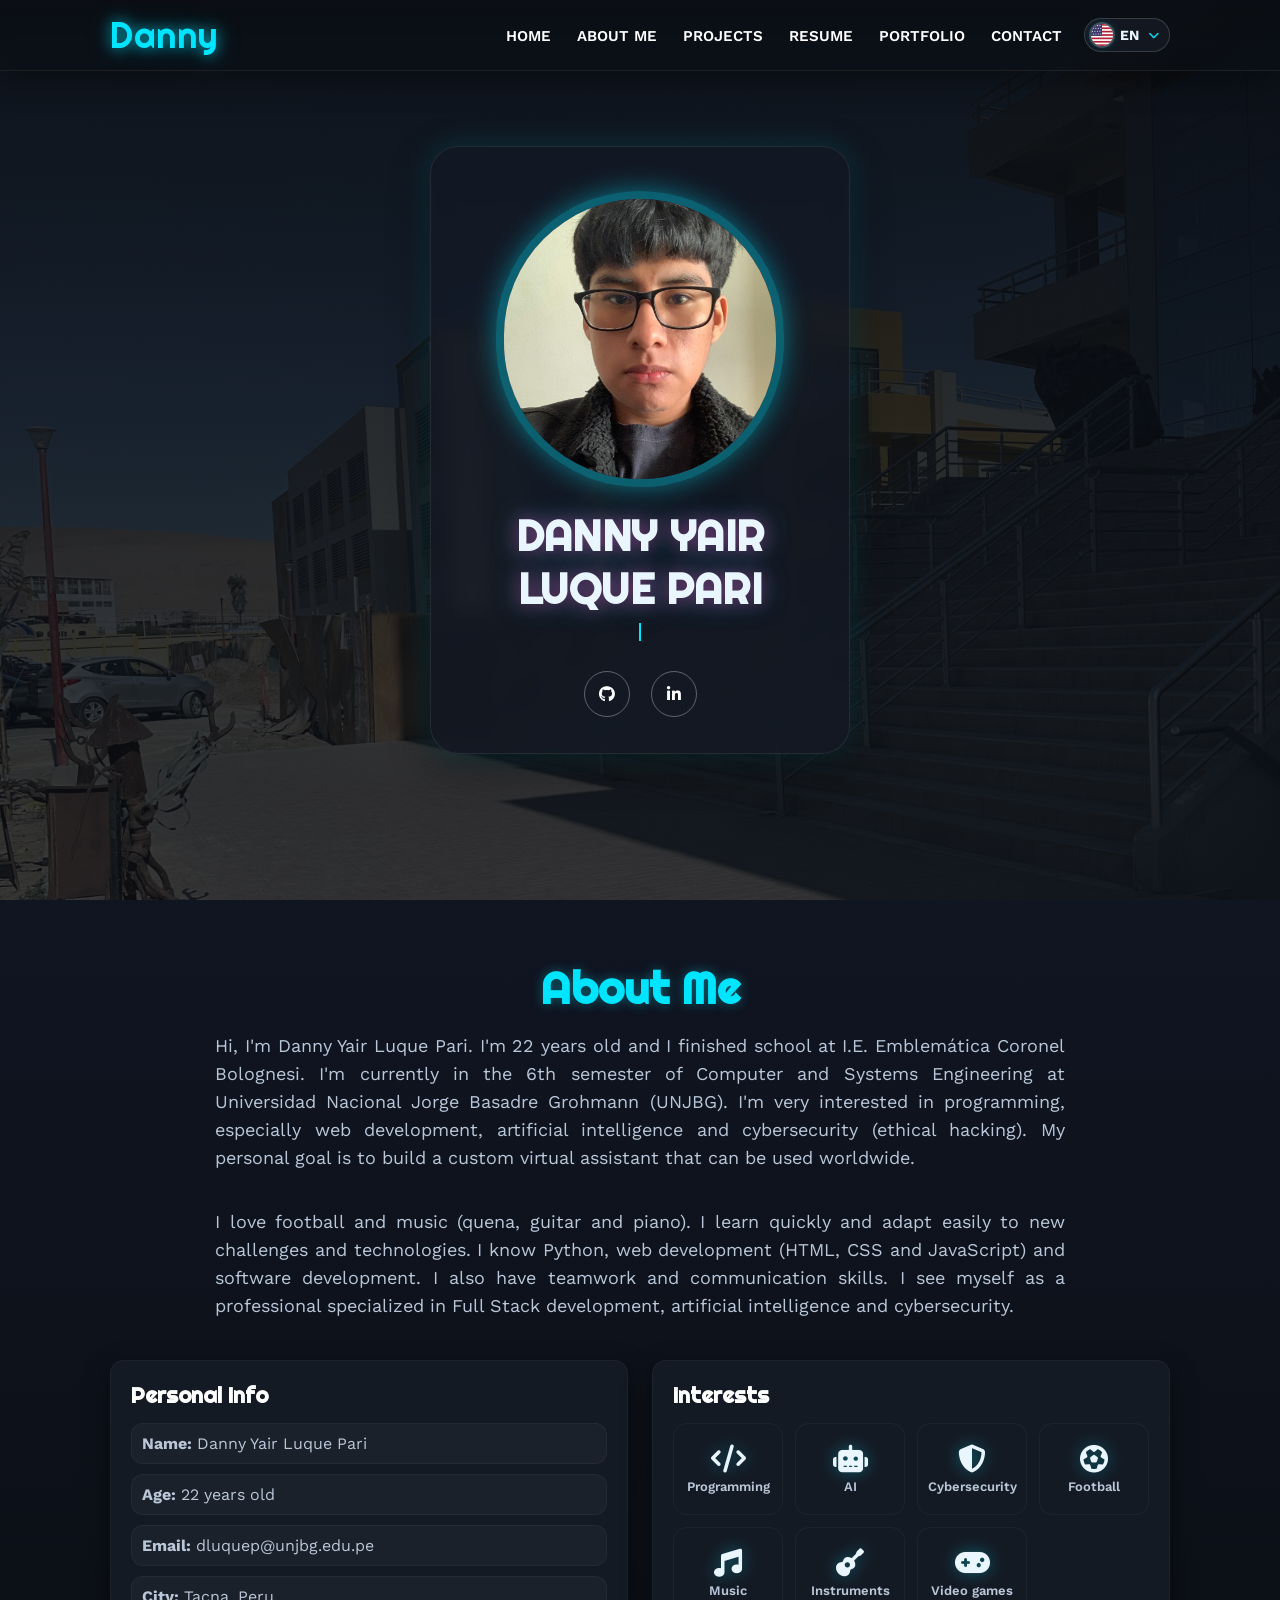
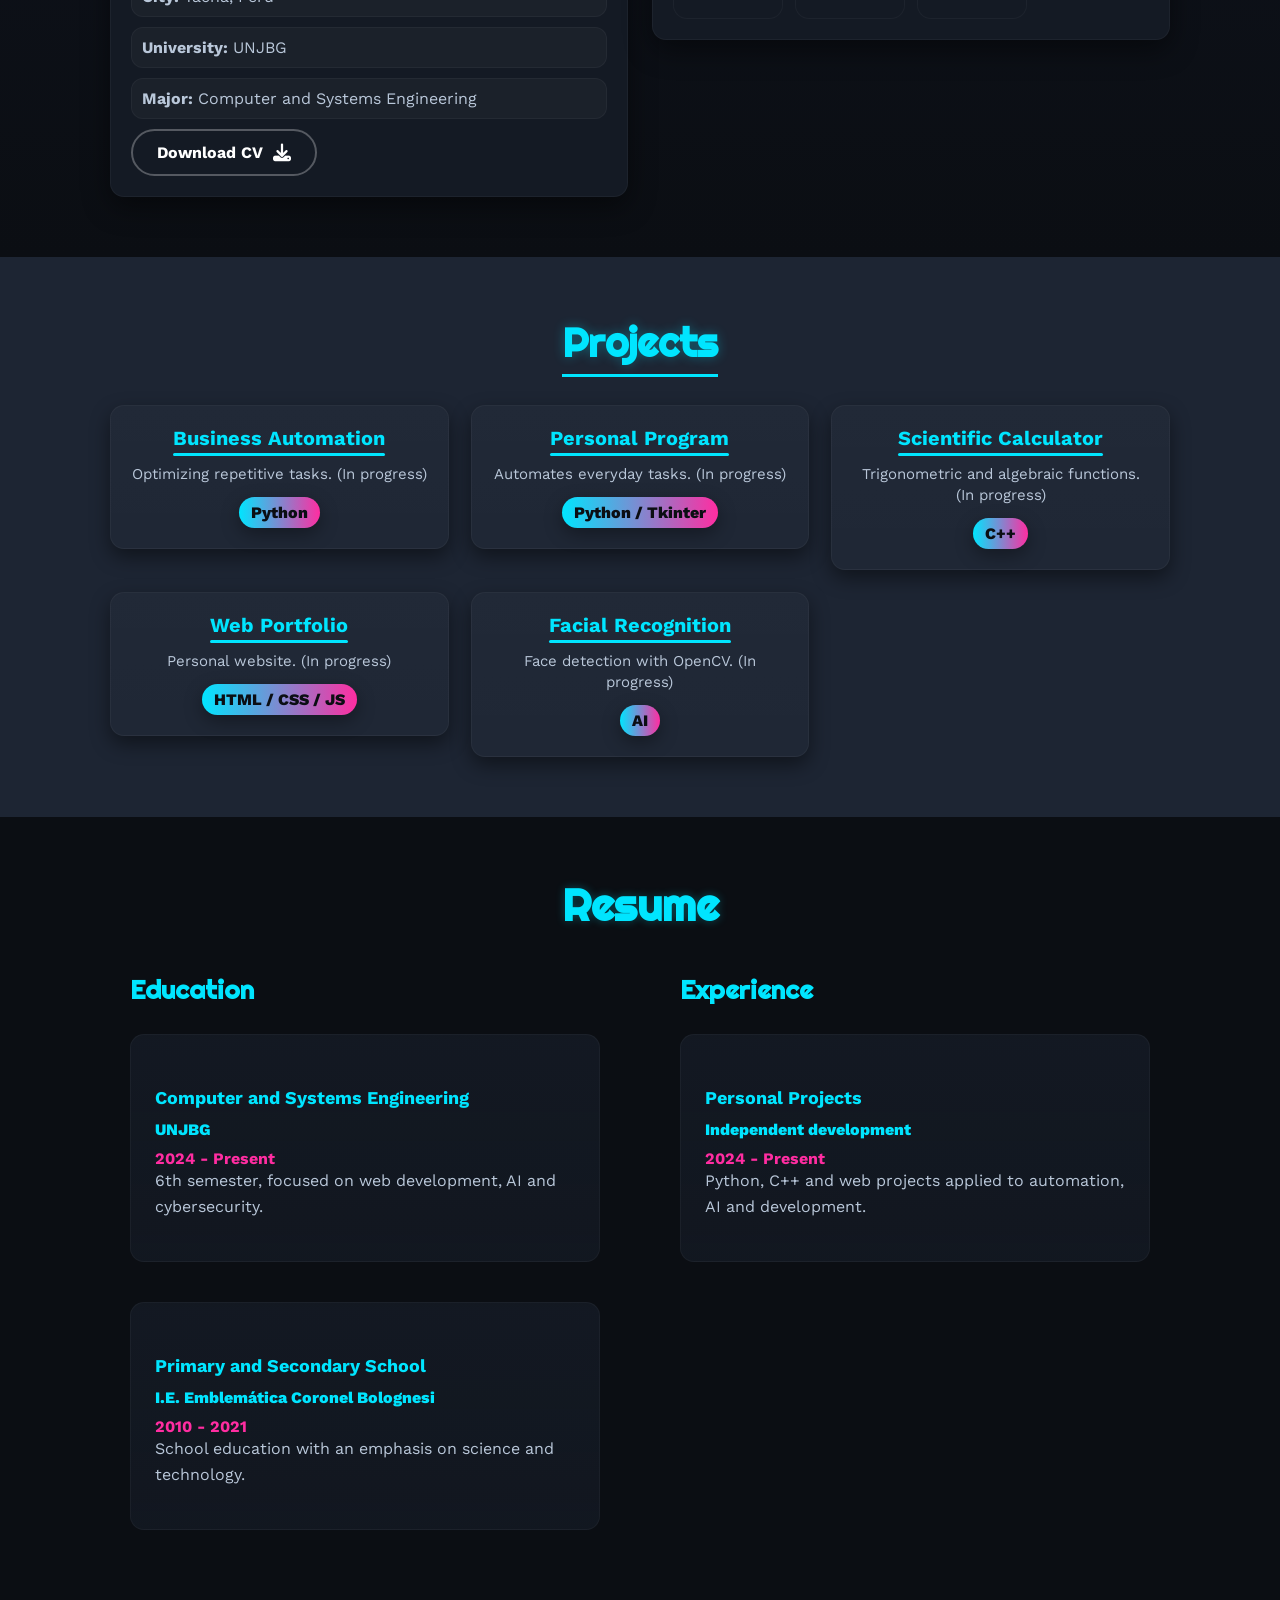
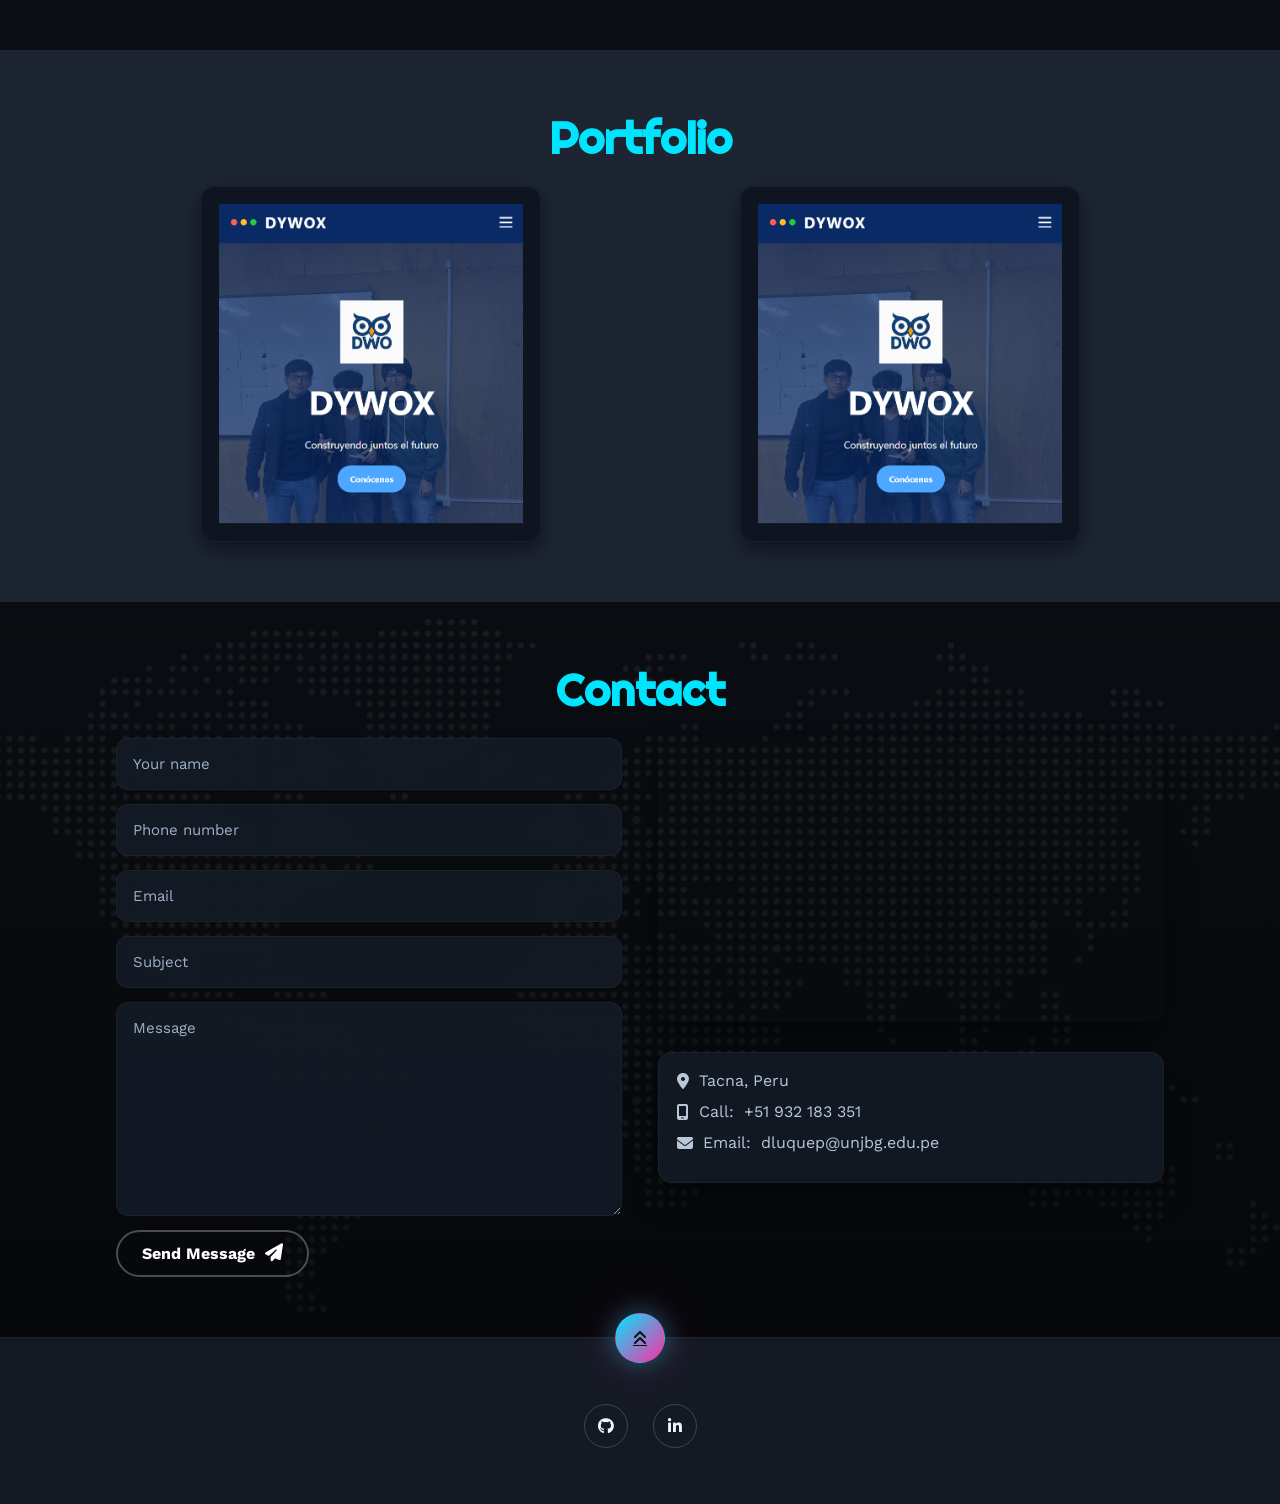
==== commit 33e6e656: "Selector de idioma con banderas - Boton con bandera redonda y menu desplegable con los 5 idiomas - V" ====
--- a/index.html
+++ b/index.html
@@ -12,7 +12,7 @@
         crossorigin="anonymous" referrerpolicy="no-referrer" />
 
   <!-- Styles -->
-  <link rel="stylesheet" href="styles.css">
+  <link rel="stylesheet" href="styles.css?v=4">
 </head>
 <body>
   <!-- HEADER -->
@@ -32,10 +32,13 @@
             <li><a href="#contacto" onclick="seleccionar()" data-i18n="nav.contact">CONTACTO</a></li>
           </ul>
         </nav>
-        <label class="idioma">
-          <i class="fa-solid fa-globe" aria-hidden="true"></i>
-          <select id="selector-idioma" data-i18n-aria="lang.label" aria-label="Language"></select>
-        </label>
+        <div class="idioma">
+          <button type="button" class="idioma-boton" aria-haspopup="listbox" aria-expanded="false">
+            <span class="idioma-actual"></span>
+            <i class="fa-solid fa-chevron-down flecha" aria-hidden="true"></i>
+          </button>
+          <ul class="idioma-menu" role="listbox"></ul>
+        </div>
         <div class="nav-responsive" onclick="mostrarOcultarMenu()">
           <i class="fa-solid fa-bars" aria-hidden="true"></i>
         </div>
@@ -207,7 +210,7 @@
   </footer>
 
   <!-- JS -->
-  <script src="i18n.js"></script>
-  <script src="script.js"></script>
+  <script src="i18n.js?v=4"></script>
+  <script src="script.js?v=4"></script>
 </body>
 </html>
--- a/styles.css
+++ b/styles.css
@@ -81,23 +81,55 @@
 /* menú + selector de idioma + botón de celular, alineados a la derecha */
 .acciones-header{ display:flex; align-items:center; gap:10px; }
 
-/* SELECTOR DE IDIOMA */
-.idioma{
-  display:inline-flex; align-items:center; gap:6px;
-  padding:6px 10px; border-radius:12px;
-  border:1px solid rgba(255,255,255,.18);
-  background: rgba(20,26,36,.8);
-  color:var(--text); cursor:pointer;
-  transition: border-color .25s ease, box-shadow .25s ease;
-}
-.idioma:hover, .idioma:focus-within{ border-color: rgba(0,229,255,.5); box-shadow: 0 0 10px rgba(0,229,255,.25); }
-.idioma i{ color:var(--primary); font-size:15px; }
-.idioma select{
-  appearance:none; -webkit-appearance:none;
-  background:transparent; border:none; outline:none;
-  color:var(--text); font-weight:600; font-size:14px; cursor:pointer;
-}
-.idioma select option{ background:var(--panel); color:var(--text); }
+/* SELECTOR DE IDIOMA (botón con bandera redonda + menú desplegable) */
+.idioma{ position:relative; }
+.bandera{
+  width:22px; height:22px; border-radius:50%; flex:none; display:block;
+  box-shadow: 0 0 0 2px rgba(255,255,255,.18), 0 0 10px rgba(0,229,255,.25);
+}
+.idioma .idioma-boton{
+  display:inline-flex; align-items:center; gap:8px; width:auto;
+  padding:5px 10px 5px 6px; border-radius:999px;
+  border:1px solid rgba(255,255,255,.16); background: rgba(20,26,36,.85);
+  color:var(--text); font-size:14px; font-weight:700; letter-spacing:.5px;
+  box-shadow:none; transform:none; overflow:visible;
+}
+.idioma .idioma-boton:hover,
+.idioma.abierto .idioma-boton{
+  transform:none; border-color: rgba(0,229,255,.55);
+  box-shadow: 0 0 14px rgba(0,229,255,.28);
+}
+.idioma-actual{ display:inline-flex; align-items:center; gap:7px; }
+.idioma .flecha{ font-size:11px; line-height:1; color:var(--primary); transition: transform .25s ease; }
+.idioma.abierto .flecha{ transform: rotate(180deg); }
+
+.idioma-menu{
+  position:absolute; right:0; top:calc(100% + 10px); min-width:180px;
+  list-style:none; margin:0; padding:6px;
+  background: rgba(20,26,36,.97); backdrop-filter: blur(8px);
+  border:1px solid var(--stroke); border-radius:14px;
+  box-shadow: 0 18px 40px rgba(0,0,0,.5), 0 0 18px rgba(0,229,255,.12);
+  opacity:0; transform: translateY(-6px) scale(.98); transform-origin: top right;
+  pointer-events:none; transition: opacity .2s ease, transform .2s ease;
+  z-index:1000;
+}
+.idioma.abierto .idioma-menu{ opacity:1; transform:none; pointer-events:auto; }
+.idioma-menu li + li{ margin-top:2px; }
+.idioma-menu button{
+  display:flex; align-items:center; gap:10px; width:100%;
+  padding:8px 10px; border:none; border-radius:10px; background:transparent;
+  color:var(--text-dim); font-size:15px; font-weight:600; text-align:left;
+  box-shadow:none; transform:none; justify-content:flex-start;
+}
+.idioma-menu button span{ flex:1; }
+.idioma-menu button .fa-check{ font-size:12px; color:var(--primary); opacity:0; }
+.idioma-menu button:hover,
+.idioma-menu button:focus-visible{
+  background: rgba(0,229,255,.08); color:#fff; transform:none; box-shadow:none; outline:none;
+}
+.idioma-menu button[aria-selected="true"]{ color:var(--primary); background: rgba(0,229,255,.06); }
+.idioma-menu button[aria-selected="true"] .fa-check{ opacity:1; }
+.idioma-menu .bandera{ width:24px; height:24px; }
 
 /* responsive trigger */
 .nav-responsive{
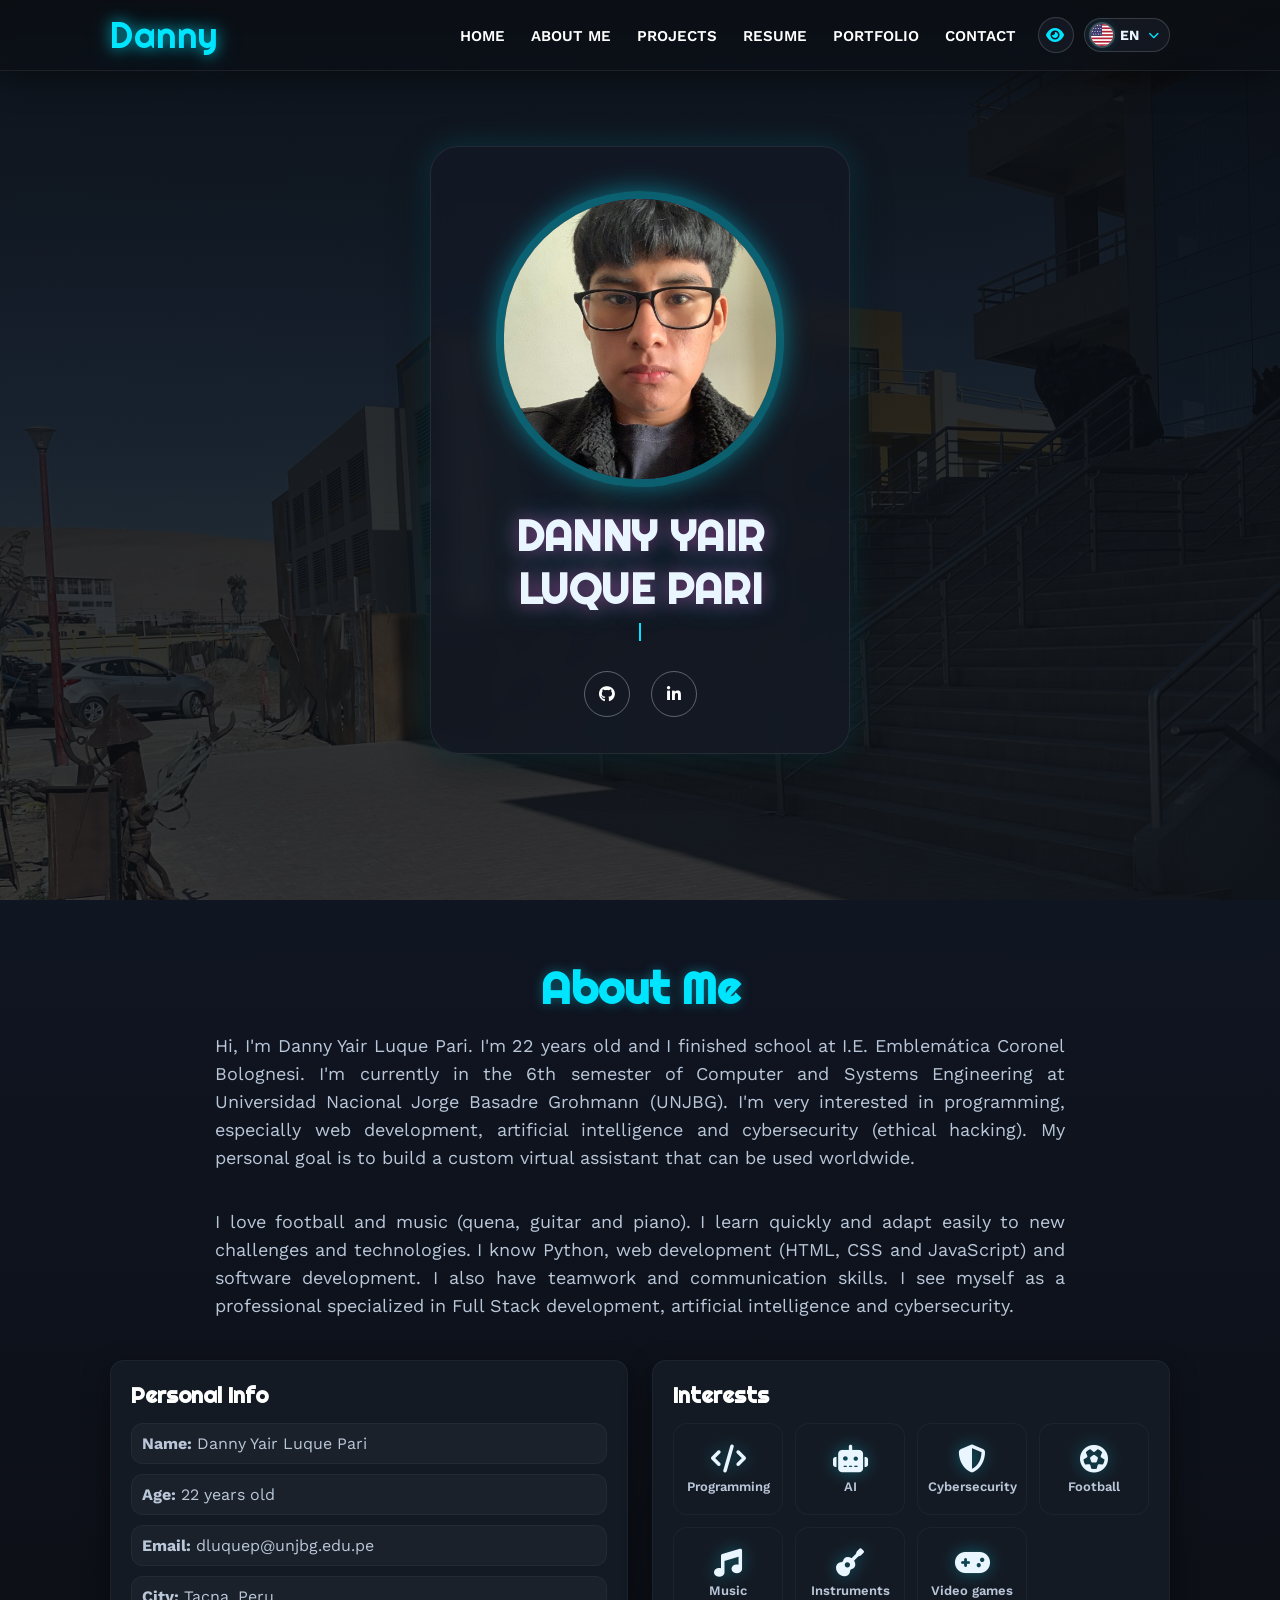
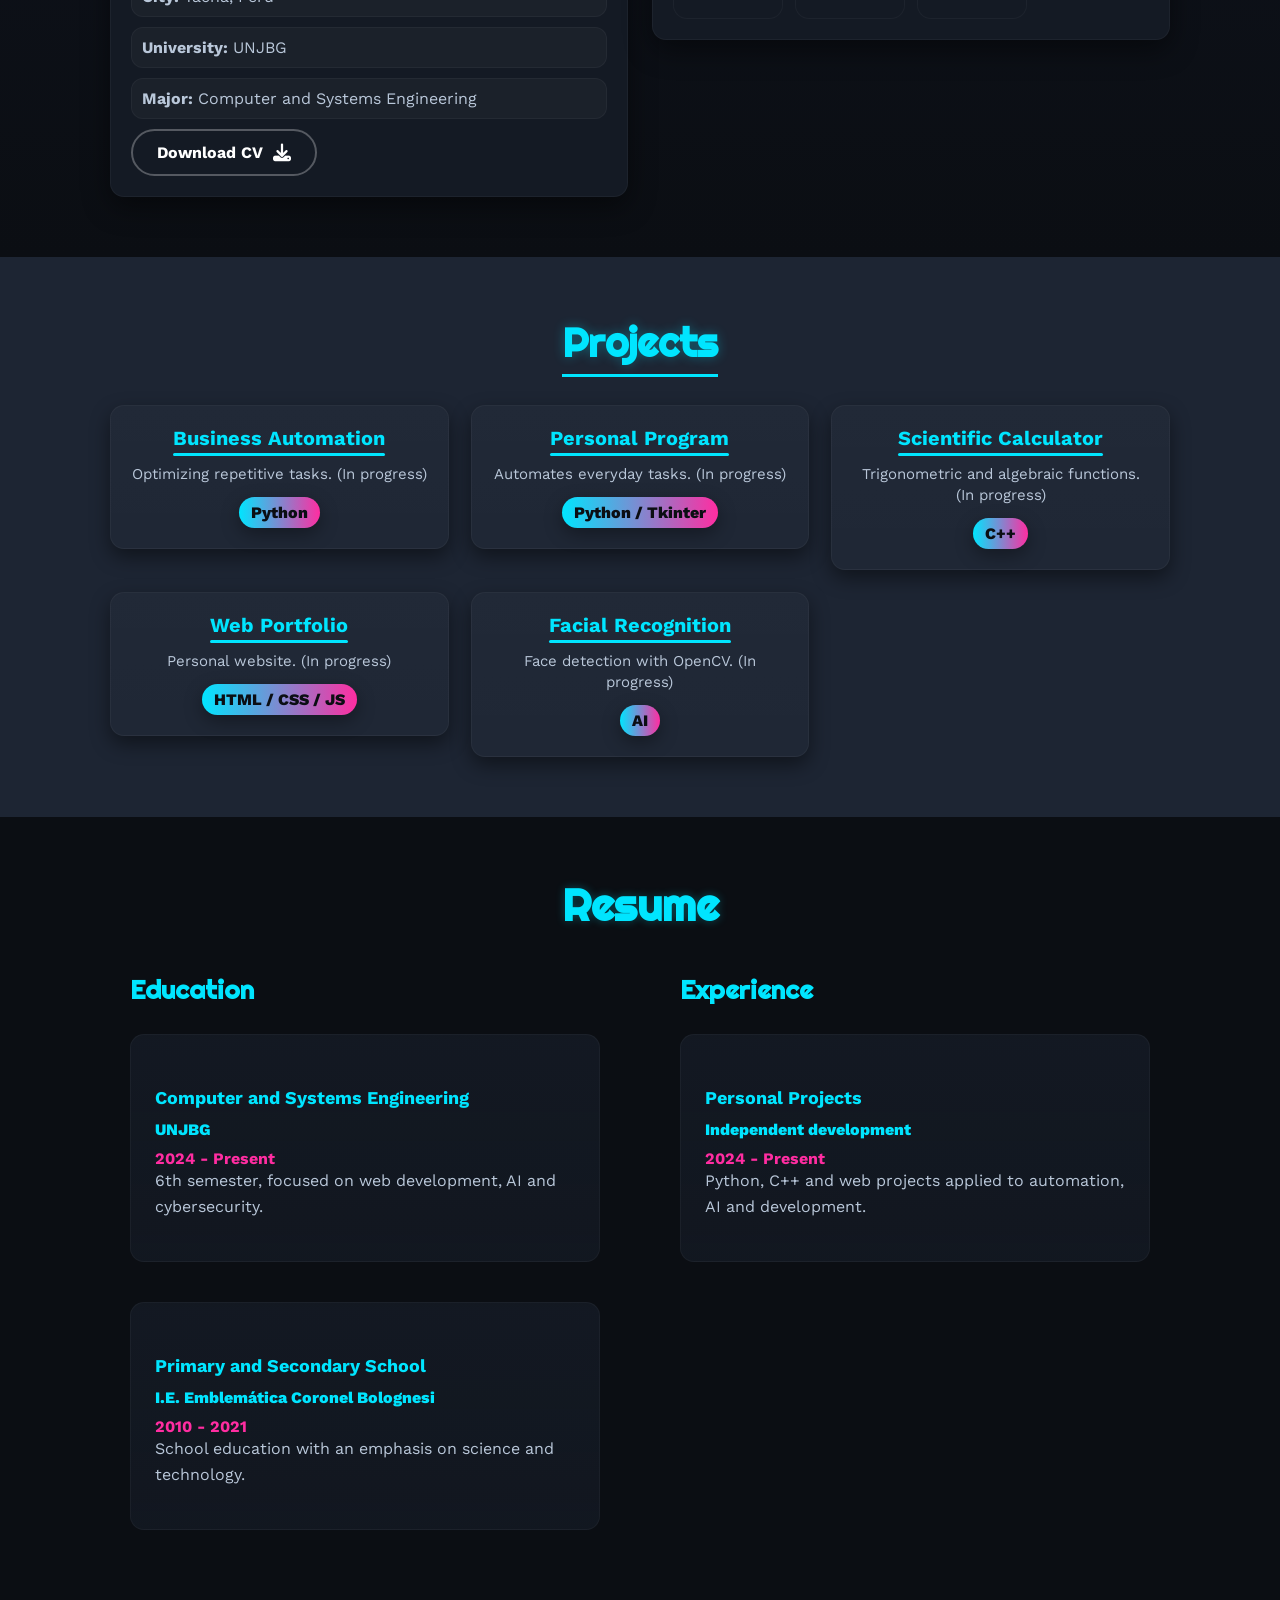
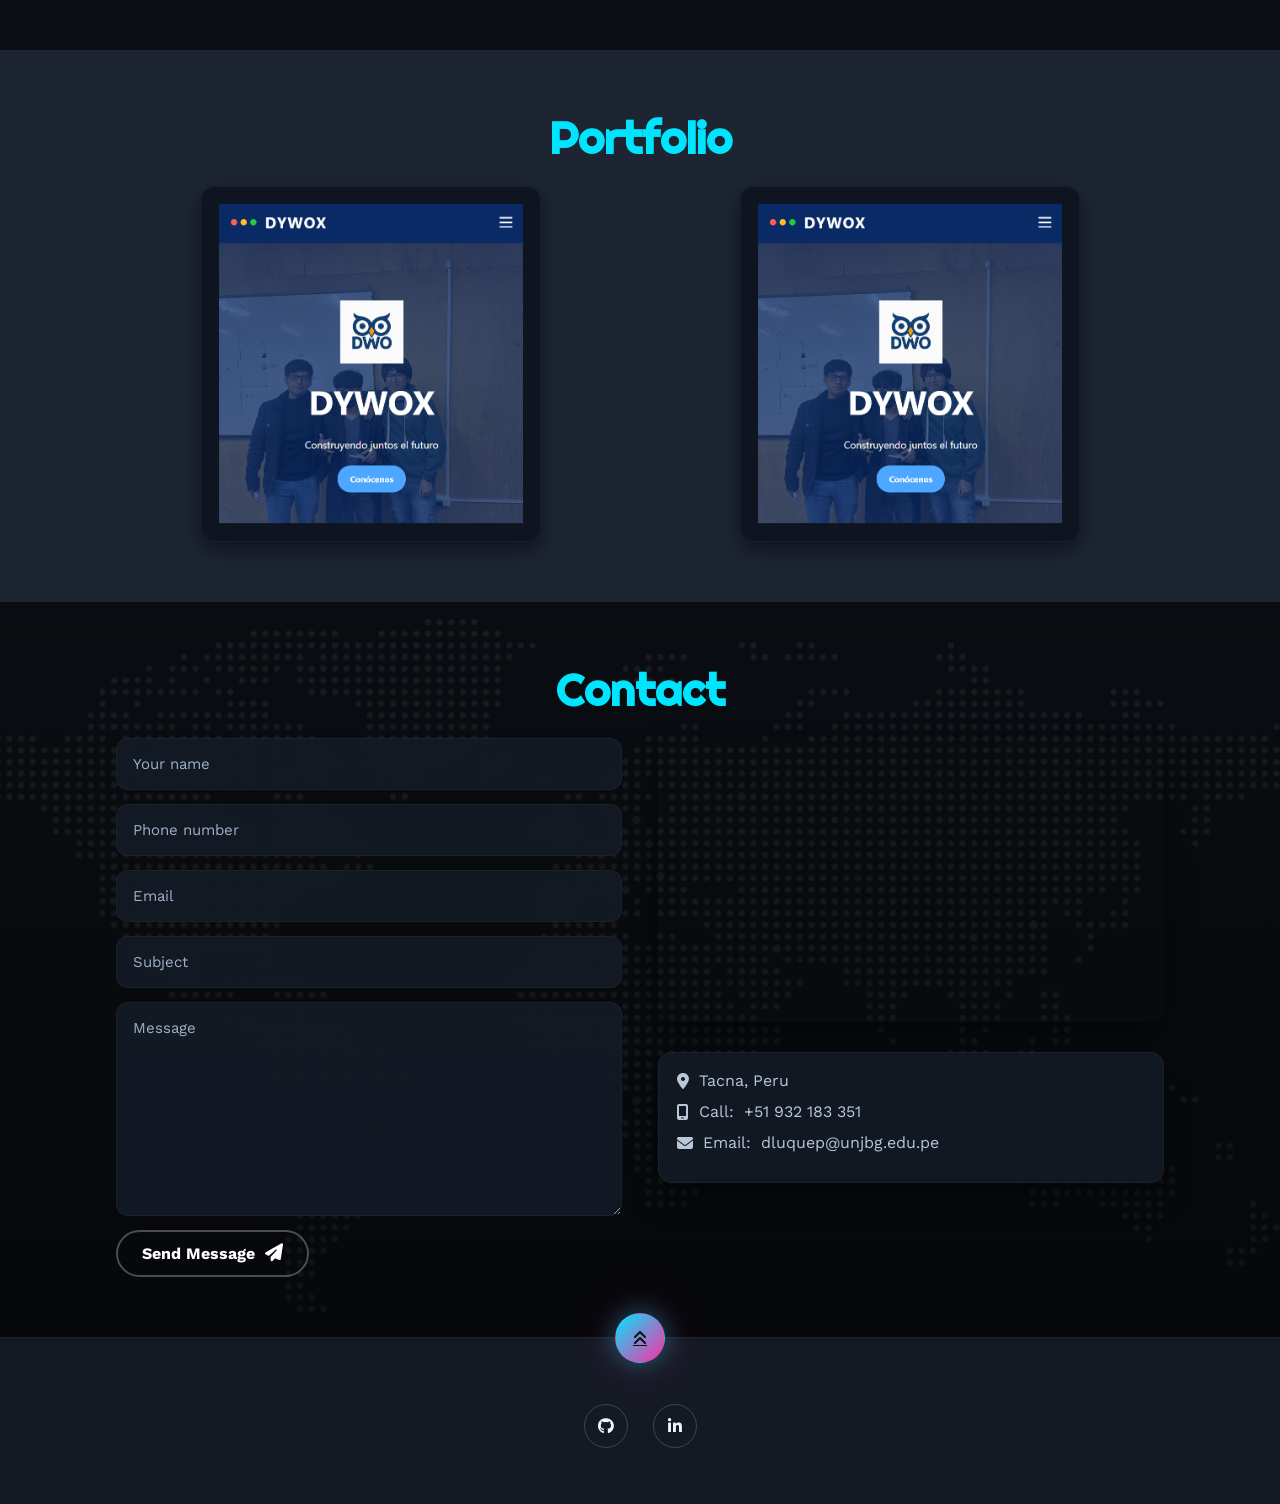
==== commit acba5f33: "Agregar modo para daltonismo - Boton con ojo para elegir colores: protanopia, deuteranopia, tritanop" ====
--- a/index.html
+++ b/index.html
@@ -12,7 +12,9 @@
         crossorigin="anonymous" referrerpolicy="no-referrer" />
 
   <!-- Styles -->
-  <link rel="stylesheet" href="styles.css?v=4">
+  <!-- modo de daltonismo guardado, antes de dibujar la página -->
+  <script>try{var v=localStorage.getItem("vision");if(v&&v!=="normal")document.documentElement.dataset.vision=v}catch(e){}</script>
+  <link rel="stylesheet" href="styles.css?v=5">
 </head>
 <body>
   <!-- HEADER -->
@@ -32,12 +34,18 @@
             <li><a href="#contacto" onclick="seleccionar()" data-i18n="nav.contact">CONTACTO</a></li>
           </ul>
         </nav>
-        <div class="idioma">
-          <button type="button" class="idioma-boton" aria-haspopup="listbox" aria-expanded="false">
+        <div class="desplegable vision">
+          <button type="button" class="desplegable-boton vision-boton" aria-haspopup="listbox" aria-expanded="false" data-i18n-aria="vision.label" aria-label="Color vision">
+            <i class="fa-solid fa-eye" aria-hidden="true"></i>
+          </button>
+          <ul class="desplegable-menu vision-menu" role="listbox"></ul>
+        </div>
+        <div class="desplegable idioma">
+          <button type="button" class="desplegable-boton idioma-boton" aria-haspopup="listbox" aria-expanded="false">
             <span class="idioma-actual"></span>
             <i class="fa-solid fa-chevron-down flecha" aria-hidden="true"></i>
           </button>
-          <ul class="idioma-menu" role="listbox"></ul>
+          <ul class="desplegable-menu idioma-menu" role="listbox"></ul>
         </div>
         <div class="nav-responsive" onclick="mostrarOcultarMenu()">
           <i class="fa-solid fa-bars" aria-hidden="true"></i>
@@ -210,7 +218,8 @@
   </footer>
 
   <!-- JS -->
-  <script src="i18n.js?v=4"></script>
-  <script src="script.js?v=4"></script>
+  <script src="vision.js?v=5"></script>
+  <script src="i18n.js?v=5"></script>
+  <script src="script.js?v=5"></script>
 </body>
 </html>
--- a/styles.css
+++ b/styles.css
@@ -12,14 +12,43 @@
   --panel: #141a24;
   --muted: #1d2533;
   --primary: #00e5ff;
+  --primary-rgb: 0,229,255;
   --secondary: #ff2da1;
+  --secondary-rgb: 255,45,161;
   --text: #eaf6ff;
   --text-dim: #b9c7d9;
   --stroke: rgba(255,255,255,.08);
   --soft-stroke: rgba(255,255,255,.04);
-  --shadow: 0 0 25px rgba(0,229,255,.35), 0 0 50px rgba(255,45,161,.25);
+  --shadow: 0 0 25px rgba(var(--primary-rgb),.35), 0 0 50px rgba(var(--secondary-rgb),.25);
   --glass: rgba(255,255,255,0.03);
 }
+
+/* -------------------------------------------------
+   MODOS PARA DALTONISMO
+   Cambian los dos colores de acento por combinaciones que se distinguen bien
+   con cada tipo de daltonismo (paleta Okabe-Ito). Se activan con el botón del ojo.
+------------------------------------------------- */
+/* Protanopía y deuteranopía (no distinguen rojo/verde): azul cielo + naranja */
+:root[data-vision="protan"],
+:root[data-vision="deutan"]{
+  --primary: #56b4e9; --primary-rgb: 86,180,233;
+  --secondary: #e69f00; --secondary-rgb: 230,159,0;
+}
+/* Tritanopía (no distingue azul/amarillo): rosa + verde azulado */
+:root[data-vision="tritan"]{
+  --primary: #ff7aa2; --primary-rgb: 255,122,162;
+  --secondary: #00c9a7; --secondary-rgb: 0,201,167;
+}
+/* Alto contraste (sirve también para acromatopsia): blanco + amarillo, textos más claros */
+:root[data-vision="mono"]{
+  --primary: #ffffff; --primary-rgb: 255,255,255;
+  --secondary: #ffd60a; --secondary-rgb: 255,214,10;
+  --text-dim: #e4ebf3;
+  --stroke: rgba(255,255,255,.35);
+  --soft-stroke: rgba(255,255,255,.25);
+}
+/* en alto contraste, los botones del menú muestran un borde al pasar el mouse */
+:root[data-vision="mono"] nav ul li a:hover{ outline: 2px solid var(--secondary); outline-offset: 2px; }
 
 /* -------------------------------------------------
    RESET
@@ -28,8 +57,8 @@
 html{ scroll-behavior: smooth; scroll-padding-top: 80px; } /* evita que el menú fijo tape los títulos */
 body{
   background:
-     radial-gradient(1200px 800px at 10% -10%, rgba(0,229,255,.06), transparent 40%),
-     radial-gradient(1000px 700px at 110% 10%, rgba(255,45,161,.04), transparent 40%),
+     radial-gradient(1200px 800px at 10% -10%, rgba(var(--primary-rgb),.06), transparent 40%),
+     radial-gradient(1000px 700px at 110% 10%, rgba(var(--secondary-rgb),.04), transparent 40%),
      var(--bg);
   color: var(--text);
   overflow-x: hidden;
@@ -59,7 +88,7 @@
 .logo a{
   font-family: 'Righteous'; font-size:36px; color:var(--primary); text-decoration:none;
   letter-spacing:.5px;
-  text-shadow: 0 0 14px rgba(0,229,255,.7), 0 0 28px rgba(0,229,255,.28);
+  text-shadow: 0 0 14px rgba(var(--primary-rgb),.7), 0 0 28px rgba(var(--primary-rgb),.28);
   transition: transform .25s ease, text-shadow .3s ease;
 }
 .logo a:hover{ transform: translateY(-2px) scale(1.04); text-shadow: 0 0 20px var(--primary), 0 0 36px var(--secondary); }
@@ -81,55 +110,73 @@
 /* menú + selector de idioma + botón de celular, alineados a la derecha */
 .acciones-header{ display:flex; align-items:center; gap:10px; }
 
-/* SELECTOR DE IDIOMA (botón con bandera redonda + menú desplegable) */
-.idioma{ position:relative; }
+/* MENÚS DESPLEGABLES DEL ENCABEZADO (idioma y visión de colores) */
+.desplegable{ position:relative; }
 .bandera{
   width:22px; height:22px; border-radius:50%; flex:none; display:block;
-  box-shadow: 0 0 0 2px rgba(255,255,255,.18), 0 0 10px rgba(0,229,255,.25);
-}
-.idioma .idioma-boton{
+  box-shadow: 0 0 0 2px rgba(255,255,255,.18), 0 0 10px rgba(var(--primary-rgb),.25);
+}
+.desplegable .desplegable-boton{
   display:inline-flex; align-items:center; gap:8px; width:auto;
   padding:5px 10px 5px 6px; border-radius:999px;
   border:1px solid rgba(255,255,255,.16); background: rgba(20,26,36,.85);
   color:var(--text); font-size:14px; font-weight:700; letter-spacing:.5px;
   box-shadow:none; transform:none; overflow:visible;
 }
-.idioma .idioma-boton:hover,
-.idioma.abierto .idioma-boton{
-  transform:none; border-color: rgba(0,229,255,.55);
-  box-shadow: 0 0 14px rgba(0,229,255,.28);
+.desplegable .desplegable-boton:hover,
+.desplegable.abierto .desplegable-boton{
+  transform:none; border-color: rgba(var(--primary-rgb),.55);
+  box-shadow: 0 0 14px rgba(var(--primary-rgb),.28);
 }
 .idioma-actual{ display:inline-flex; align-items:center; gap:7px; }
-.idioma .flecha{ font-size:11px; line-height:1; color:var(--primary); transition: transform .25s ease; }
-.idioma.abierto .flecha{ transform: rotate(180deg); }
-
-.idioma-menu{
+.desplegable .flecha{ font-size:11px; line-height:1; color:var(--primary); transition: transform .25s ease; }
+.desplegable.abierto .flecha{ transform: rotate(180deg); }
+
+.desplegable-menu{
   position:absolute; right:0; top:calc(100% + 10px); min-width:180px;
   list-style:none; margin:0; padding:6px;
   background: rgba(20,26,36,.97); backdrop-filter: blur(8px);
   border:1px solid var(--stroke); border-radius:14px;
-  box-shadow: 0 18px 40px rgba(0,0,0,.5), 0 0 18px rgba(0,229,255,.12);
+  box-shadow: 0 18px 40px rgba(0,0,0,.5), 0 0 18px rgba(var(--primary-rgb),.12);
   opacity:0; transform: translateY(-6px) scale(.98); transform-origin: top right;
   pointer-events:none; transition: opacity .2s ease, transform .2s ease;
   z-index:1000;
 }
-.idioma.abierto .idioma-menu{ opacity:1; transform:none; pointer-events:auto; }
-.idioma-menu li + li{ margin-top:2px; }
-.idioma-menu button{
+.desplegable.abierto .desplegable-menu{ opacity:1; transform:none; pointer-events:auto; }
+.desplegable-menu li + li{ margin-top:2px; }
+.desplegable-menu button{
   display:flex; align-items:center; gap:10px; width:100%;
   padding:8px 10px; border:none; border-radius:10px; background:transparent;
   color:var(--text-dim); font-size:15px; font-weight:600; text-align:left;
   box-shadow:none; transform:none; justify-content:flex-start;
 }
-.idioma-menu button span{ flex:1; }
-.idioma-menu button .fa-check{ font-size:12px; color:var(--primary); opacity:0; }
-.idioma-menu button:hover,
-.idioma-menu button:focus-visible{
-  background: rgba(0,229,255,.08); color:#fff; transform:none; box-shadow:none; outline:none;
-}
-.idioma-menu button[aria-selected="true"]{ color:var(--primary); background: rgba(0,229,255,.06); }
-.idioma-menu button[aria-selected="true"] .fa-check{ opacity:1; }
-.idioma-menu .bandera{ width:24px; height:24px; }
+.desplegable-menu button span{ flex:1; }
+.desplegable-menu button .fa-check{ font-size:12px; color:var(--primary); opacity:0; }
+.desplegable-menu button:hover,
+.desplegable-menu button:focus-visible{
+  background: rgba(var(--primary-rgb),.08); color:#fff; transform:none; box-shadow:none; outline:none;
+}
+.desplegable-menu button[aria-selected="true"]{ color:var(--primary); background: rgba(var(--primary-rgb),.06); }
+.desplegable-menu button[aria-selected="true"] .fa-check{ opacity:1; }
+.desplegable-menu .bandera{ width:24px; height:24px; }
+
+/* botón de visión de colores: solo el ícono del ojo */
+.vision .desplegable-boton{ padding:0; width:36px; height:36px; justify-content:center; }
+.vision .desplegable-boton i{ font-size:16px; color:var(--primary); }
+.vision .desplegable-menu{ min-width:240px; }
+.vision .desplegable-menu .titulo-menu{
+  padding:6px 10px 8px; font-size:12px; font-weight:700; letter-spacing:.6px;
+  text-transform:uppercase; color:var(--text-dim);
+}
+/* muestra los dos colores de cada modo */
+.desplegable-menu button .muestra{ display:inline-flex; flex:none; }
+.desplegable-menu button span{ white-space:nowrap; text-align:left; }
+.muestra i{
+  width:16px; height:16px; border-radius:50%; display:block;
+  box-shadow: 0 0 0 2px rgba(11,14,19,.9);
+}
+.muestra i + i{ margin-left:-5px; }
+
 
 /* responsive trigger */
 .nav-responsive{
@@ -156,7 +203,7 @@
   text-align: center;
   border-radius: 28px;
   border: 1px solid var(--stroke);
-  box-shadow: 0 12px 40px rgba(0,0,0,.45), 0 0 30px rgba(0,229,255,.18);
+  box-shadow: 0 12px 40px rgba(0,0,0,.45), 0 0 30px rgba(var(--primary-rgb),.18);
   overflow: hidden;
   animation: fadeInUp .9s ease both;
 }
@@ -173,7 +220,7 @@
 .profile-card .izquierda{ flex:0 0 280px; display:flex; justify-content:center; }
 .profile-card .izquierda img{
   width:220px; height:220px; object-fit:cover; border-radius:999px;
-  border:8px solid rgba(0,229,255,.28); box-shadow:0 0 30px rgba(0,229,255,.32), 0 12px 40px rgba(0,0,0,.5) inset;
+  border:8px solid rgba(var(--primary-rgb),.28); box-shadow:0 0 30px rgba(var(--primary-rgb),.32), 0 12px 40px rgba(0,0,0,.5) inset;
 }
 .profile-card .derecha{ flex:1; padding-right:8px; }
 .profile-card .derecha h1{ font-size:44px; margin:0 0 6px; }
@@ -183,14 +230,14 @@
 /* hero centered variant (default for your current HTML) */
 .inicio .contenido-banner img{
   margin-top: 18px;
-  border: 8px solid rgba(0,229,255,.35);
+  border: 8px solid rgba(var(--primary-rgb),.35);
   display:block; width:78%; margin-inline:auto; border-radius:999px;
-  box-shadow:0 0 26px rgba(0,229,255,.45), 0 0 36px rgba(255,45,161,.25) inset;
+  box-shadow:0 0 26px rgba(var(--primary-rgb),.45), 0 0 36px rgba(var(--secondary-rgb),.25) inset;
   animation: float 6s ease-in-out infinite;
 }
 .inicio .contenido-banner h1{
   margin-top: 22px; font-size:42px; font-family:'Righteous'; letter-spacing:.4px;
-  text-shadow: 0 0 18px rgba(255,45,161,.45), 0 0 28px rgba(0,229,255,.35);
+  text-shadow: 0 0 18px rgba(var(--secondary-rgb),.45), 0 0 28px rgba(var(--primary-rgb),.35);
 }
 /* TIP: ajusta --typing-chars si cambias el texto (incluye espacios) */
 :root { --typing-chars: 37; } /* cambia 37 si tu texto tiene otro número de caracteres */
@@ -218,9 +265,9 @@
   border-radius:999px; border:1px solid rgba(255,255,255,.32); margin:8px; transition:all .25s ease;
 }
 .inicio .contenido-banner .redes a:hover{
-  background: radial-gradient(120px 120px at 50% 0%, rgba(0,229,255,.22), rgba(255,45,161,.18));
+  background: radial-gradient(120px 120px at 50% 0%, rgba(var(--primary-rgb),.22), rgba(var(--secondary-rgb),.18));
   color:var(--primary); transform:translateY(-3px) scale(1.06);
-  box-shadow: 0 0 16px rgba(0,229,255,.45), 0 0 28px rgba(255,45,161,.3);
+  box-shadow: 0 0 16px rgba(var(--primary-rgb),.45), 0 0 28px rgba(var(--secondary-rgb),.3);
 }
 
 /* -------------------------------------------------
@@ -243,7 +290,7 @@
   font-family: 'Righteous';
   text-align: center;
   color: var(--primary);
-  text-shadow: 0 0 12px rgba(0,229,255,.35);
+  text-shadow: 0 0 12px rgba(var(--primary-rgb),.35);
   margin-bottom: 16px;
 }
 
@@ -316,7 +363,7 @@
 .interes i {
   font-size: 28px;
   margin-bottom: 6px;
-  filter: drop-shadow(0 0 8px rgba(0,229,255,.35));
+  filter: drop-shadow(0 0 8px rgba(var(--primary-rgb),.35));
   color: var(--text);
 }
 
@@ -328,7 +375,7 @@
 
 .interes:hover {
   transform: translateY(-6px);
-  box-shadow: 0 14px 30px rgba(0,0,0,.45), 0 0 18px rgba(0,229,255,.12);
+  box-shadow: 0 14px 30px rgba(0,0,0,.45), 0 0 18px rgba(var(--primary-rgb),.12);
   background: linear-gradient(180deg, rgba(20,26,36,.95), rgba(28,32,42,.9));
 }
 
@@ -404,7 +451,7 @@
   font-size: 40px;
   color: var(--primary);
   margin-bottom: 28px;
-  text-shadow: 0 0 12px rgba(0,229,255,.32);
+  text-shadow: 0 0 12px rgba(var(--primary-rgb),.32);
   border-bottom: 3px solid var(--primary); /* línea decorativa */
   display: inline-block;
   padding-bottom: 6px;
@@ -476,8 +523,8 @@
 
 .proyecto:hover {
   transform: translateY(-10px);
-  border-color: rgba(0,229,255,.18);
-  box-shadow: 0 18px 40px rgba(0,0,0,.5), 0 0 18px rgba(0,229,255,.12);
+  border-color: rgba(var(--primary-rgb),.18);
+  box-shadow: 0 18px 40px rgba(0,0,0,.5), 0 0 18px rgba(var(--primary-rgb),.12);
 }
 
 /* -------------------------------------------------
@@ -493,20 +540,20 @@
 .skill{ margin-bottom:18px; }
 .skill > span{ display:block; font-weight:700; margin-bottom:8px; color:#fff; }
 .barra-skill{ height:12px; width:85%; background:#0f1520; border-radius:999px; position:relative; overflow:hidden; border:1px solid var(--soft-stroke); box-shadow: inset 0 0 10px rgba(0,0,0,.45); }
-.progreso{ height:100%; background: linear-gradient(90deg, rgba(0,229,255,.16), var(--primary)); width:0; position:relative; transition: width .6s cubic-bezier(.2,.8,.2,1); box-shadow:0 0 18px rgba(0,229,255,.28); }
+.progreso{ height:100%; background: linear-gradient(90deg, rgba(var(--primary-rgb),.16), var(--primary)); width:0; position:relative; transition: width .6s cubic-bezier(.2,.8,.2,1); box-shadow:0 0 18px rgba(var(--primary-rgb),.28); }
  /* porcentaje cuadro dentro de .progreso (aseguramos legibilidad) */
 .progreso span{
   position: absolute; right: 10px; top: 50%; transform: translateY(-50%);
   background: rgba(11,14,19,.9); color:#fff; padding:4px 8px; border-radius:8px; font-weight:800; font-size:13px;
-  box-shadow: 0 6px 18px rgba(0,0,0,.5), 0 0 10px rgba(0,229,255,.18);
+  box-shadow: 0 6px 18px rgba(0,0,0,.5), 0 0 10px rgba(var(--primary-rgb),.18);
 }
 
 /* legacy floating percentage (circle) if your HTML used that */
 .barra-skill span{
   position:absolute; height:34px; min-width:42px; padding:0 6px; top:-12px; right:-18px;
-  background: radial-gradient(110px 50px at 20% 0%, rgba(0,229,255,.35), rgba(255,45,161,.25)) , var(--panel);
+  background: radial-gradient(110px 50px at 20% 0%, rgba(var(--primary-rgb),.35), rgba(var(--secondary-rgb),.25)) , var(--panel);
   border:1px solid var(--soft-stroke); border-radius:999px; line-height:34px; text-align:center; font-size:13px; color:#fff; font-weight:800;
-  box-shadow: 0 6px 16px rgba(0,0,0,.35), 0 0 10px rgba(0,229,255,.25);
+  box-shadow: 0 6px 16px rgba(0,0,0,.35), 0 0 10px rgba(var(--primary-rgb),.25);
 }
 
 /* -------------------------------------------------
@@ -514,7 +561,7 @@
 ------------------------------------------------- */
 .curriculum{ background:var(--bg); padding:60px 0; color:var(--text); }
 .curriculum .contenido-seccion{ max-width:1100px; margin:auto; padding:0 20px; }
-.curriculum h2{ font-family:'Righteous'; font-size:44px; text-align:center; color:var(--primary); margin-bottom:20px; text-shadow:0 0 10px rgba(0,229,255,.28); }
+.curriculum h2{ font-family:'Righteous'; font-size:44px; text-align:center; color:var(--primary); margin-bottom:20px; text-shadow:0 0 10px rgba(var(--primary-rgb),.28); }
 .curriculum .fila {
   display: flex;
   gap: 40px;              /* más espacio entre columnas */
@@ -543,8 +590,8 @@
 
 .item:hover {
   transform: translateY(-6px);
-  box-shadow: 0 14px 30px rgba(0,0,0,.48), 0 0 16px rgba(0,229,255,.12);
-  border-color: rgba(0,229,255,.12);
+  box-shadow: 0 14px 30px rgba(0,0,0,.48), 0 0 16px rgba(var(--primary-rgb),.12);
+  border-color: rgba(var(--primary-rgb),.12);
 }
 
 .item h3 {
@@ -601,11 +648,11 @@
 .galeria{ display:flex; flex-wrap:wrap; justify-content:space-around; gap:18px; }
 .galeria .proyecto{ position:relative; max-width:340px; background:#0f1520; border-radius:14px; overflow:hidden; border:1px solid var(--soft-stroke); transition: transform .28s ease, box-shadow .28s ease; }
 .galeria .proyecto img{ width:100%; display:block; transform:scale(1.02); transition:transform .6s cubic-bezier(.2,.6,.2,1); }
-.galeria .proyecto:hover{ transform: translateY(-8px) rotate3d(1,1,0,2deg); box-shadow: 0 18px 40px rgba(0,0,0,.48), 0 0 18px rgba(0,229,255,.12); border-color: rgba(0,229,255,.12); }
+.galeria .proyecto:hover{ transform: translateY(-8px) rotate3d(1,1,0,2deg); box-shadow: 0 18px 40px rgba(0,0,0,.48), 0 0 18px rgba(var(--primary-rgb),.12); border-color: rgba(var(--primary-rgb),.12); }
 .galeria .proyecto:hover img{ transform:scale(1.08); }
 .galeria .proyecto .overlay{
   position:absolute; inset:0; display:flex; flex-direction:column; justify-content:center; align-items:center;
-  text-align:center; color:#0b0e13; background: linear-gradient(rgba(0,229,255,.78), rgba(255,45,161,.78)); opacity:0; transition:opacity .35s ease, backdrop-filter .3s ease; backdrop-filter: blur(0px);
+  text-align:center; color:#0b0e13; background: linear-gradient(rgba(var(--primary-rgb),.78), rgba(var(--secondary-rgb),.78)); opacity:0; transition:opacity .35s ease, backdrop-filter .3s ease; backdrop-filter: blur(0px);
 }
 .galeria .proyecto:hover .overlay{ opacity:1; backdrop-filter: blur(2px); }
 .overlay h3{ margin-bottom:8px; font-size:20px; font-weight:800; }
@@ -647,7 +694,7 @@
   transition: box-shadow .2s ease, border-color .2s ease;
 }
 .contacto input::placeholder, .contacto textarea::placeholder{ color:#9fb1c7; }
-.contacto input:focus, .contacto textarea:focus{ outline:none; border-color: rgba(0,229,255,.35); box-shadow: 0 0 0 6px rgba(0,229,255,.07); background:#0f1722; }
+.contacto input:focus, .contacto textarea:focus{ outline:none; border-color: rgba(var(--primary-rgb),.35); box-shadow: 0 0 0 6px rgba(var(--primary-rgb),.07); background:#0f1722; }
 .contacto .col .info {
   position: relative;
   max-width: 100%;
@@ -696,6 +743,9 @@
    RESPONSIVE (reemplaza tus media queries previas)
 ------------------------------------------------- */
 @media screen and (max-width:980px){
+  /* menús de idioma y visión: pegados al borde derecho de la pantalla */
+  .desplegable-menu{ position:fixed; top:64px; right:12px; }
+
   /* NAV */
   nav { display: none; }
   .nav-responsive { 
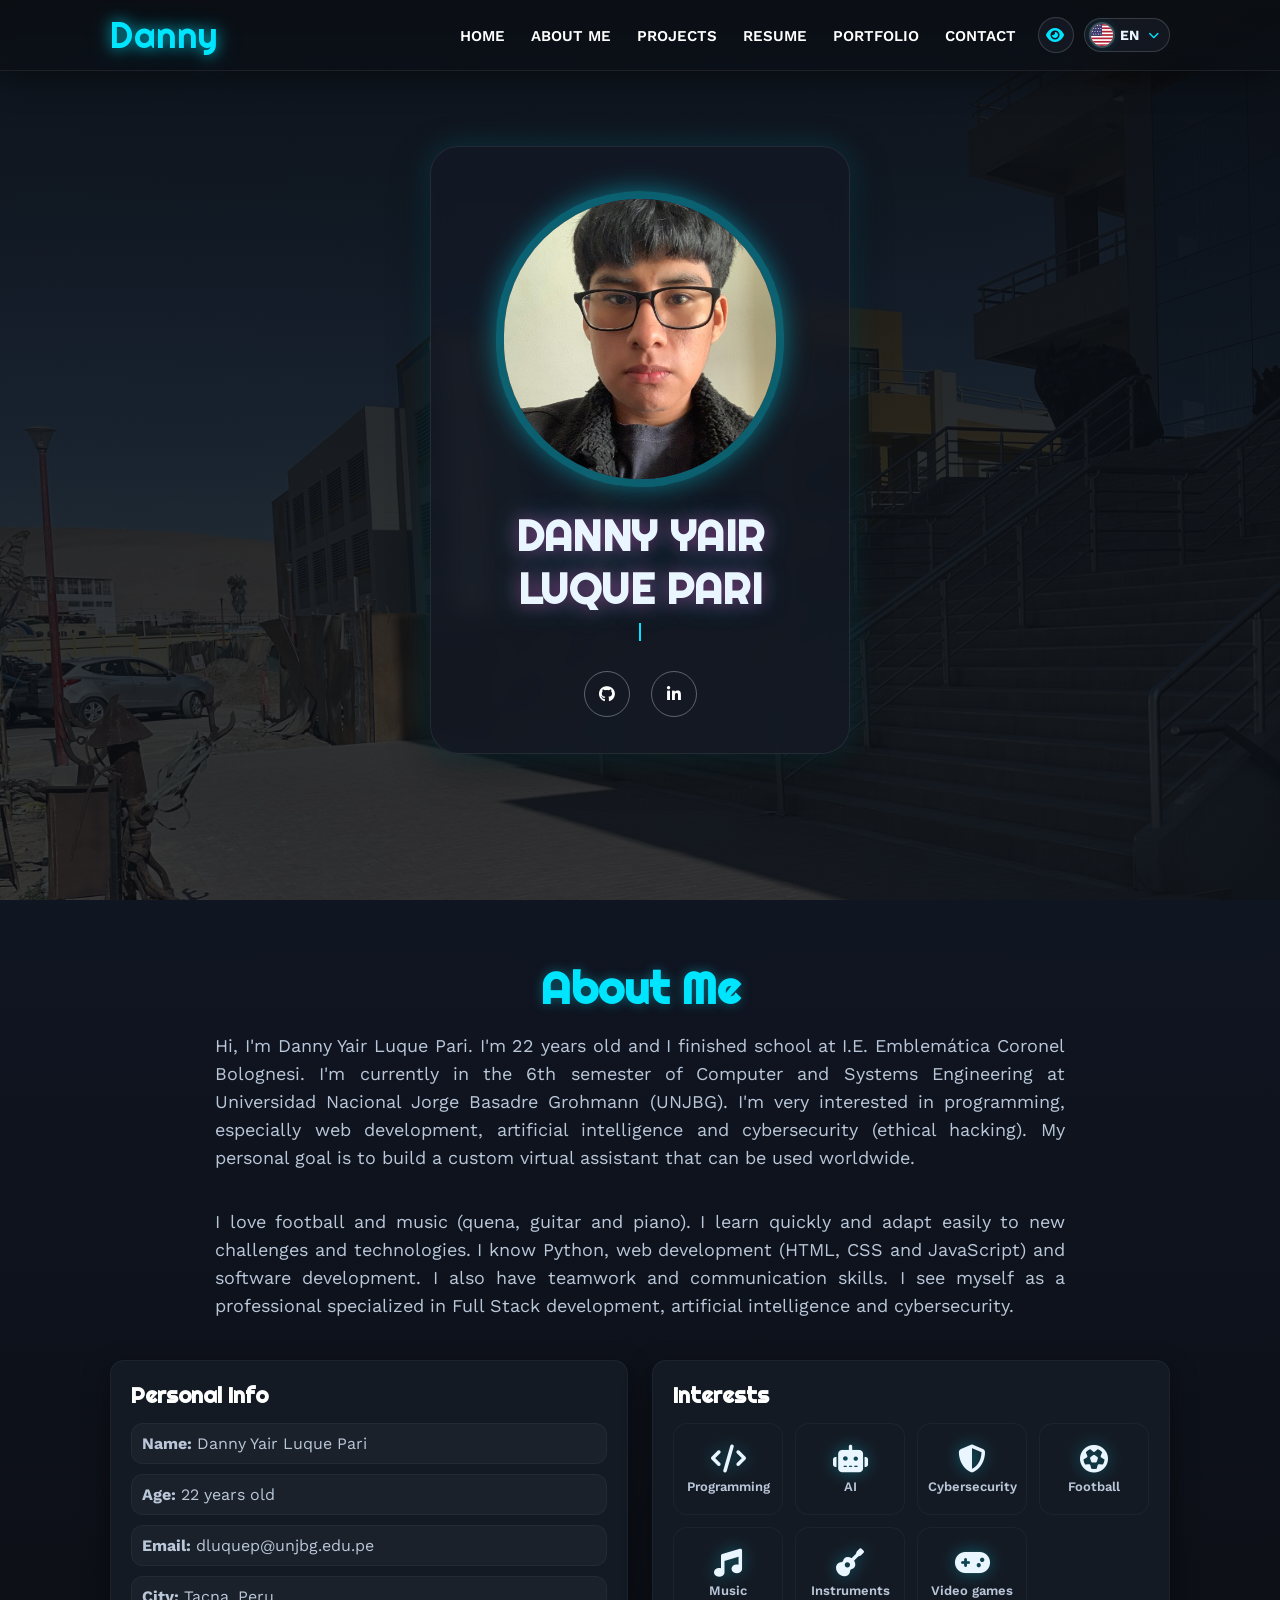
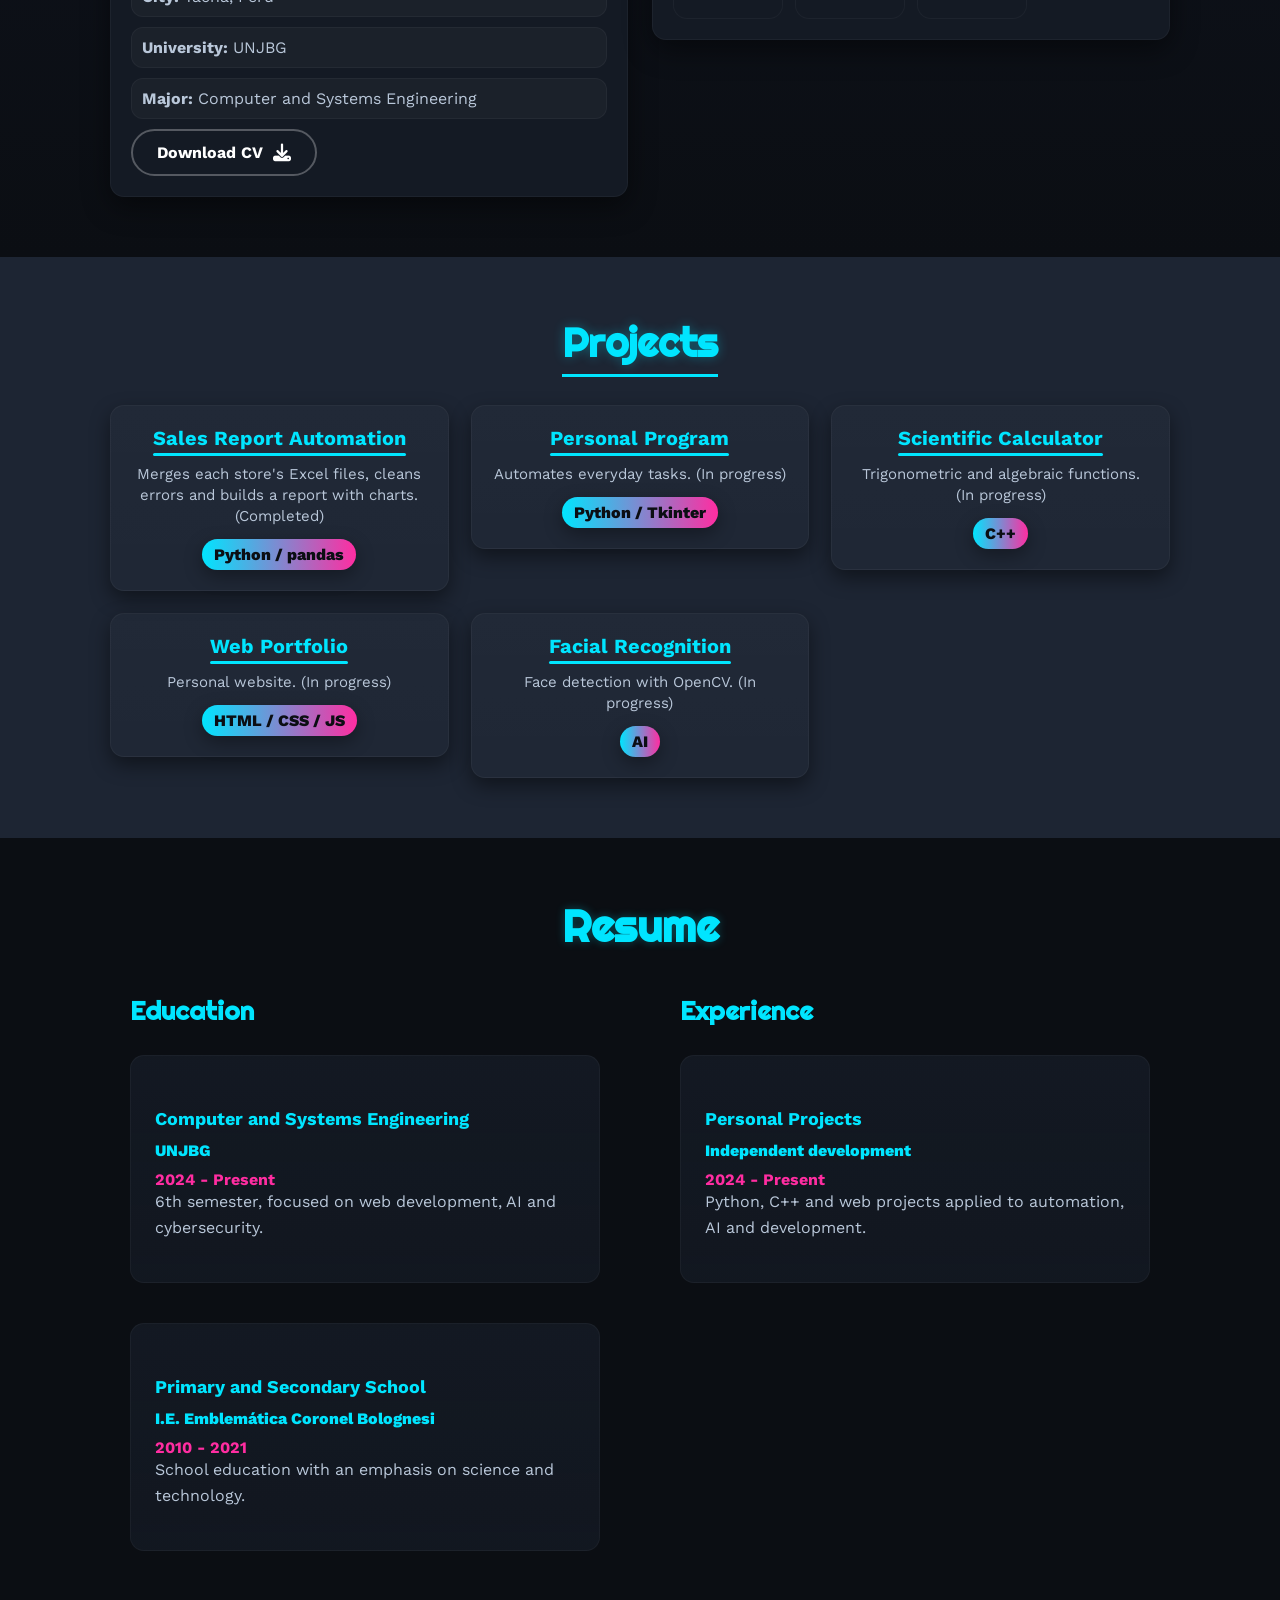
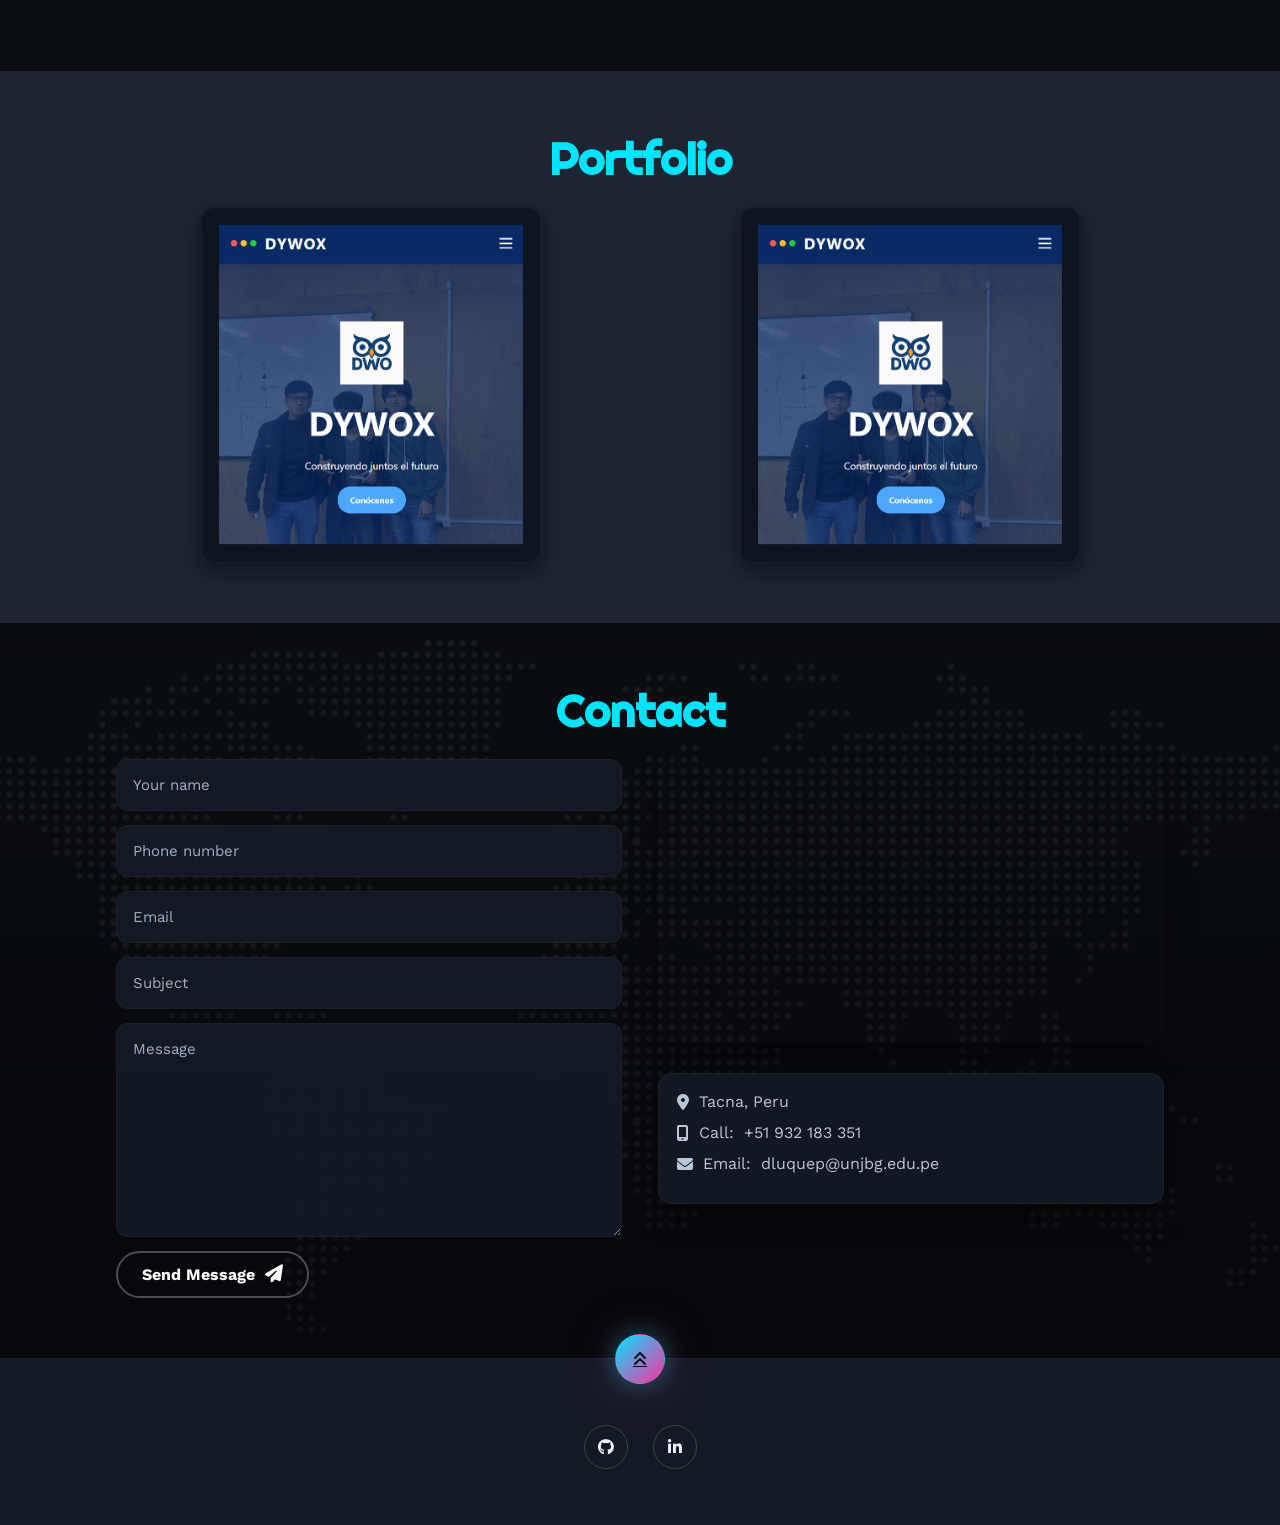
==== commit 3f11073c: "Agregar proyecto de reportes de ventas - Proyecto completado con capturas y enlace a GitHub - CV act" ====
--- a/index.html
+++ b/index.html
@@ -14,7 +14,7 @@
   <!-- Styles -->
   <!-- modo de daltonismo guardado, antes de dibujar la página -->
   <script>try{var v=localStorage.getItem("vision");if(v&&v!=="normal")document.documentElement.dataset.vision=v}catch(e){}</script>
-  <link rel="stylesheet" href="styles.css?v=5">
+  <link rel="stylesheet" href="styles.css?v=6">
 </head>
 <body>
   <!-- HEADER -->
@@ -116,7 +116,7 @@
     <div class="contenido-seccion">
       <h2 data-i18n="projects.title">Proyectos</h2>
       <div class="contenedor-proyectos">
-        <div class="proyecto"><a href="proyecto-detalle.html#p1"><h3 data-i18n="p1.title">Automatización Empresarial</h3><p data-i18n="p1.desc">Optimización de tareas repetitivas. (En proceso)</p><span class="lenguaje">Python</span></a></div>
+        <div class="proyecto"><a href="proyecto-detalle.html#p1"><h3 data-i18n="p1.title">Automatización de Reportes de Ventas</h3><p data-i18n="p1.desc">Une los Excels de cada tienda, limpia errores y genera un reporte con gráficos. (Completado)</p><span class="lenguaje">Python / pandas</span></a></div>
         <div class="proyecto"><a href="proyecto-detalle.html#p2"><h3 data-i18n="p2.title">Programa Personal</h3><p data-i18n="p2.desc">Automatiza tareas cotidianas. (En proceso)</p><span class="lenguaje">Python / Tkinter</span></a></div>
         <div class="proyecto"><a href="proyecto-detalle.html#p3"><h3 data-i18n="p3.title">Calculadora Científica</h3><p data-i18n="p3.desc">Funciones trigonométricas y algebraicas. (En proceso)</p><span class="lenguaje">C++</span></a></div>
         <div class="proyecto"><a href="proyecto-detalle.html#p4"><h3 data-i18n="p4.title">Portfolio Web</h3><p data-i18n="p4.desc">Sitio web personal. (En proceso)</p><span class="lenguaje">HTML / CSS / JS</span></a></div>
@@ -218,8 +218,8 @@
   </footer>
 
   <!-- JS -->
-  <script src="vision.js?v=5"></script>
-  <script src="i18n.js?v=5"></script>
-  <script src="script.js?v=5"></script>
+  <script src="vision.js?v=6"></script>
+  <script src="i18n.js?v=6"></script>
+  <script src="script.js?v=6"></script>
 </body>
 </html>
--- a/styles.css
+++ b/styles.css
@@ -966,3 +966,8 @@
   50% { border-color: transparent; }
 }
 
+/* botones al final de cada proyecto (GitHub + volver) */
+.botones-proyecto{ display:flex; flex-wrap:wrap; gap:12px; }
+/* capturas de proyectos con fondo blanco (gráficos) */
+.item .galeria .proyecto img[src*="reporte_ventas"]{ background:#fff; transform:none; }
+
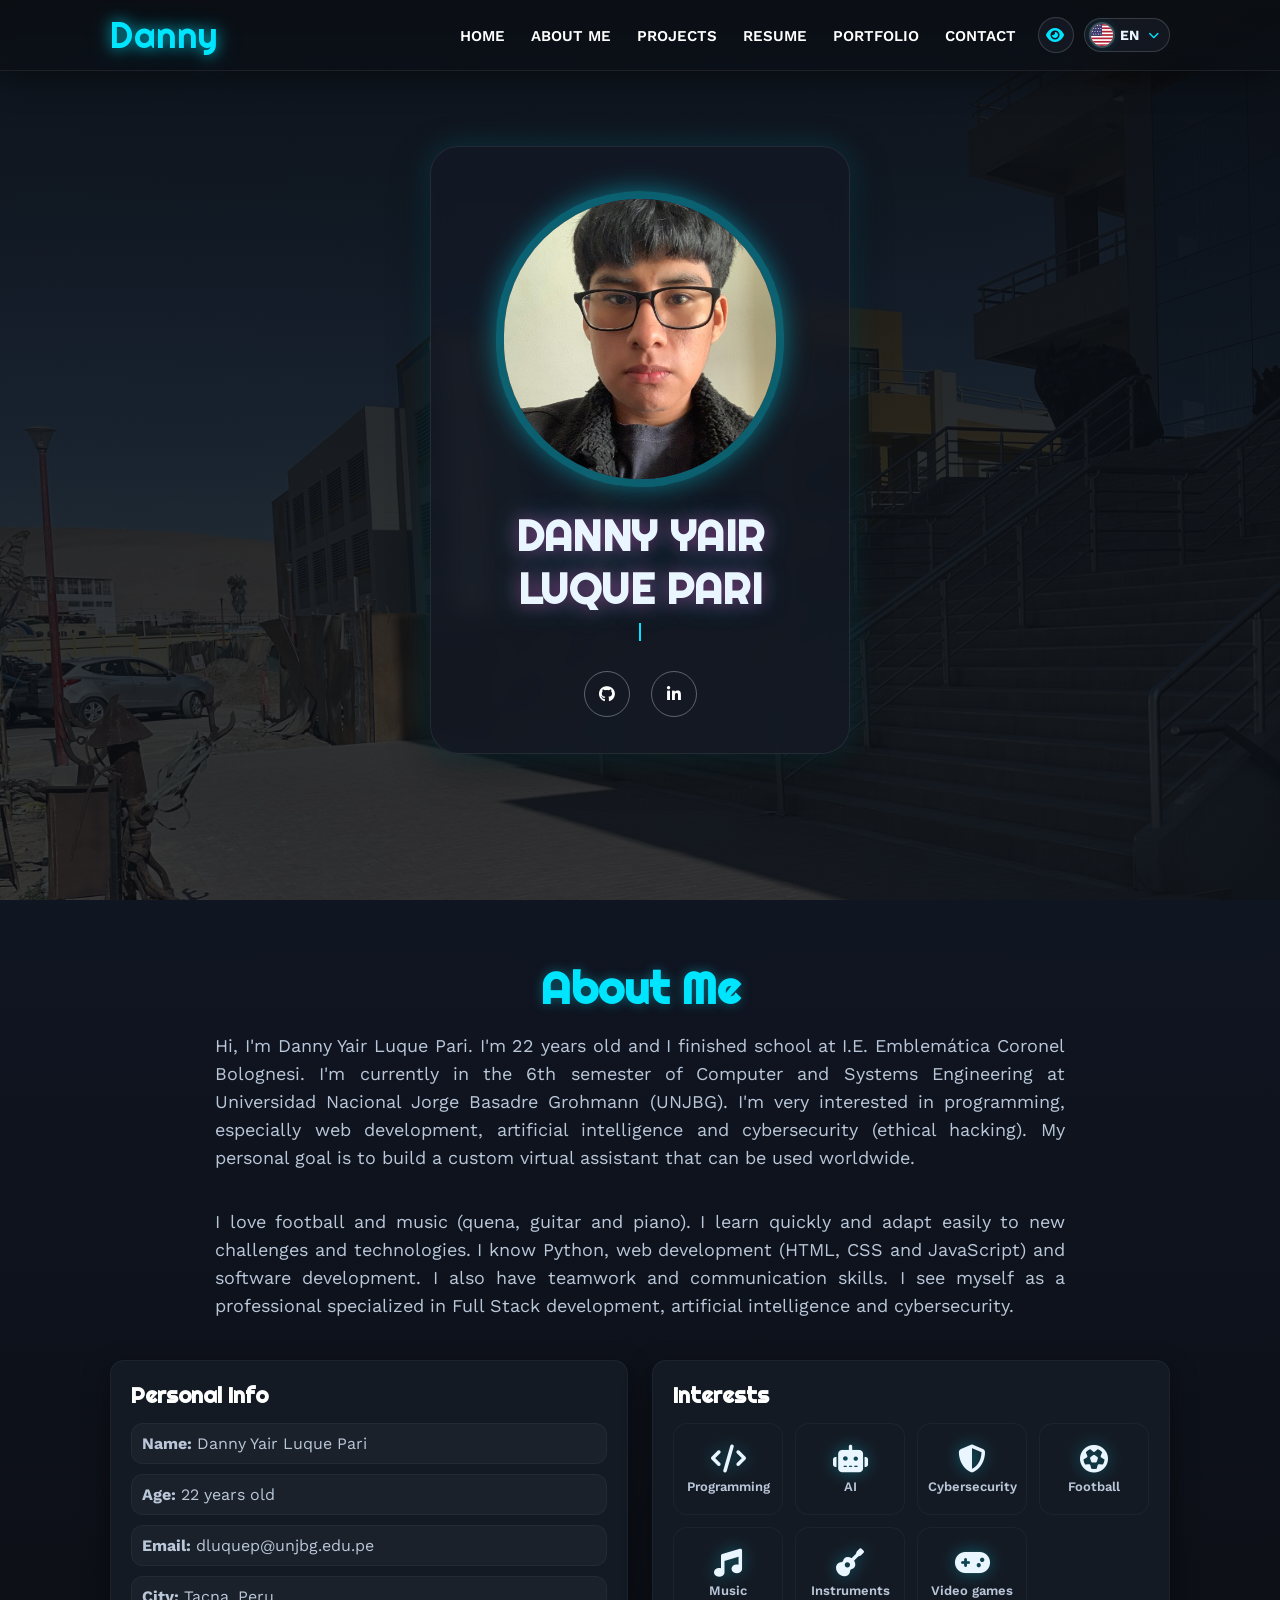
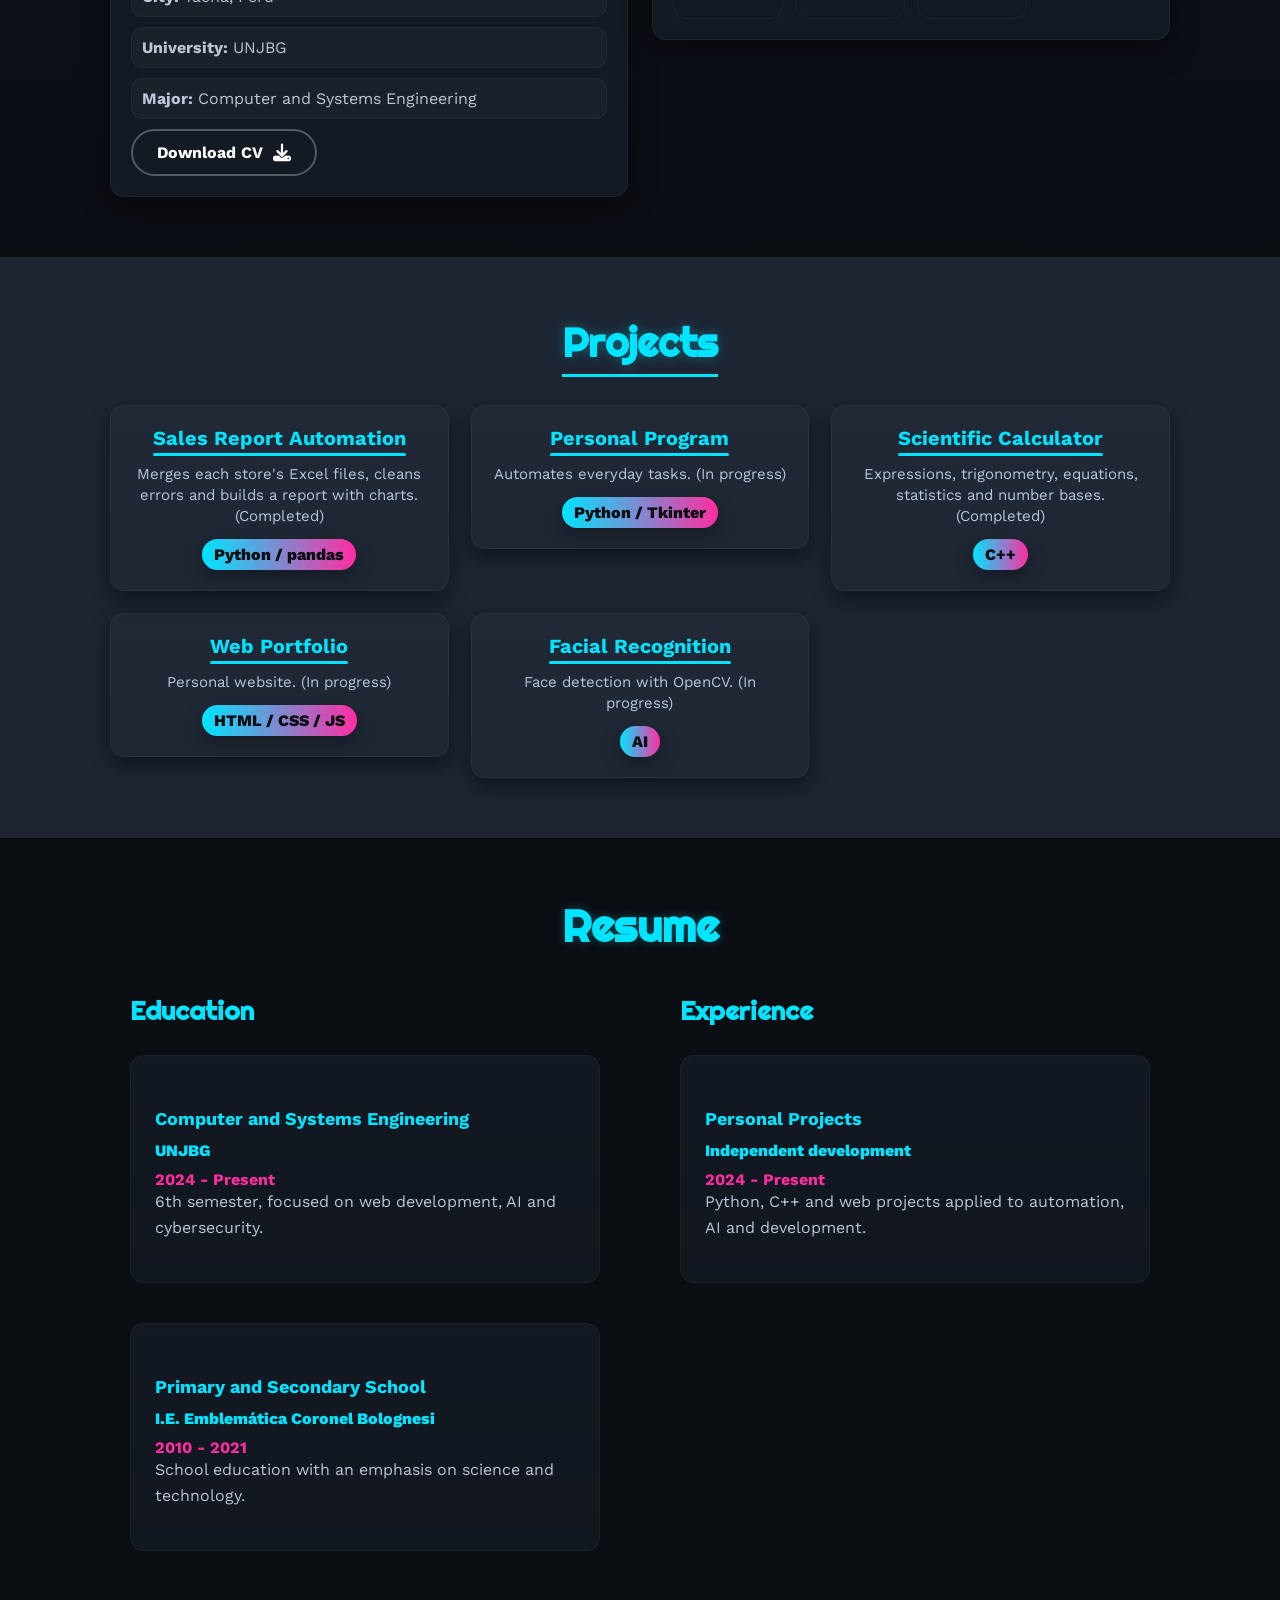
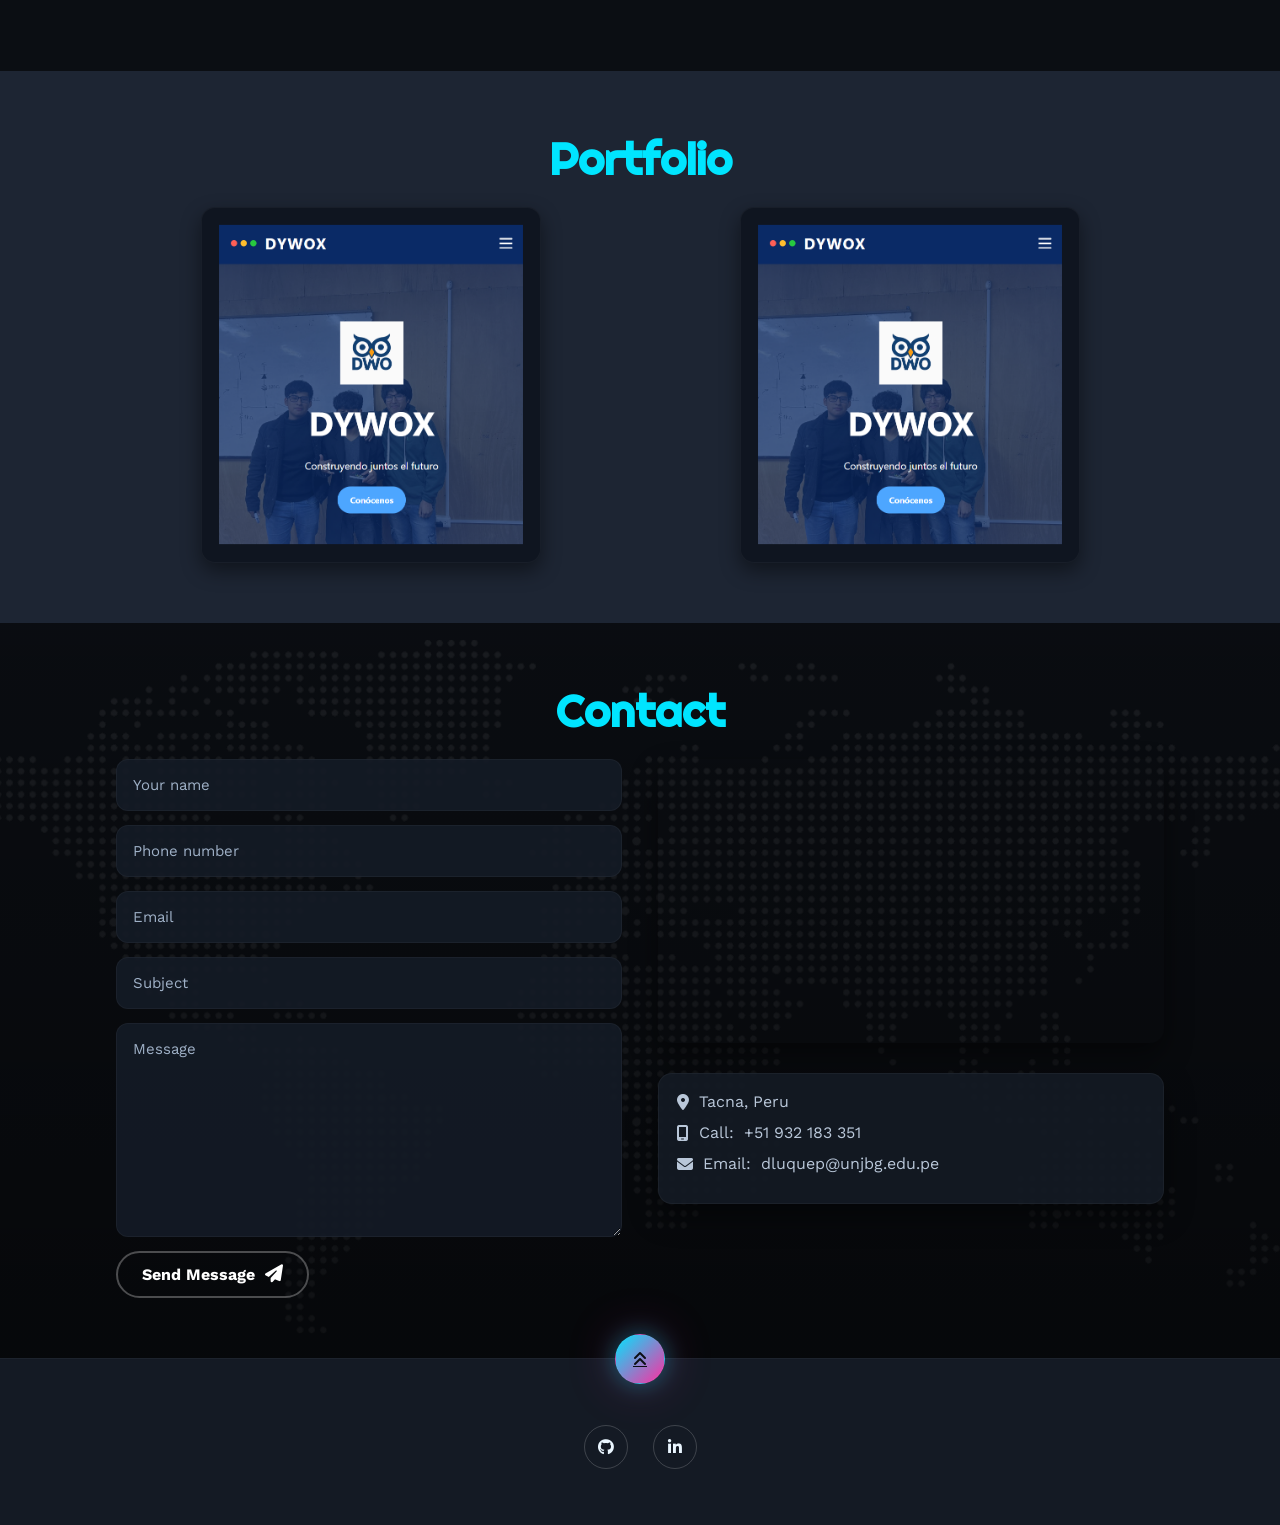
==== commit 57cd3424: "Agregar calculadora científica completada - Capturas reales, descripción y enlace a GitHub en los 5 " ====
--- a/index.html
+++ b/index.html
@@ -14,7 +14,7 @@
   <!-- Styles -->
   <!-- modo de daltonismo guardado, antes de dibujar la página -->
   <script>try{var v=localStorage.getItem("vision");if(v&&v!=="normal")document.documentElement.dataset.vision=v}catch(e){}</script>
-  <link rel="stylesheet" href="styles.css?v=6">
+  <link rel="stylesheet" href="styles.css?v=7">
 </head>
 <body>
   <!-- HEADER -->
@@ -118,7 +118,7 @@
       <div class="contenedor-proyectos">
         <div class="proyecto"><a href="proyecto-detalle.html#p1"><h3 data-i18n="p1.title">Automatización de Reportes de Ventas</h3><p data-i18n="p1.desc">Une los Excels de cada tienda, limpia errores y genera un reporte con gráficos. (Completado)</p><span class="lenguaje">Python / pandas</span></a></div>
         <div class="proyecto"><a href="proyecto-detalle.html#p2"><h3 data-i18n="p2.title">Programa Personal</h3><p data-i18n="p2.desc">Automatiza tareas cotidianas. (En proceso)</p><span class="lenguaje">Python / Tkinter</span></a></div>
-        <div class="proyecto"><a href="proyecto-detalle.html#p3"><h3 data-i18n="p3.title">Calculadora Científica</h3><p data-i18n="p3.desc">Funciones trigonométricas y algebraicas. (En proceso)</p><span class="lenguaje">C++</span></a></div>
+        <div class="proyecto"><a href="proyecto-detalle.html#p3"><h3 data-i18n="p3.title">Calculadora Científica</h3><p data-i18n="p3.desc">Expresiones, trigonometría, ecuaciones, estadística y bases numéricas. (Completado)</p><span class="lenguaje">C++</span></a></div>
         <div class="proyecto"><a href="proyecto-detalle.html#p4"><h3 data-i18n="p4.title">Portfolio Web</h3><p data-i18n="p4.desc">Sitio web personal. (En proceso)</p><span class="lenguaje">HTML / CSS / JS</span></a></div>
         <div class="proyecto"><a href="proyecto-detalle.html#p5"><h3 data-i18n="p5.title">Reconocimiento Facial</h3><p data-i18n="p5.desc">Detección de rostros con OpenCV. (En proceso)</p><span class="lenguaje" data-i18n="int.ai">IA</span></a></div>
       </div>
@@ -218,8 +218,8 @@
   </footer>
 
   <!-- JS -->
-  <script src="vision.js?v=6"></script>
-  <script src="i18n.js?v=6"></script>
-  <script src="script.js?v=6"></script>
+  <script src="vision.js?v=7"></script>
+  <script src="i18n.js?v=7"></script>
+  <script src="script.js?v=7"></script>
 </body>
 </html>
